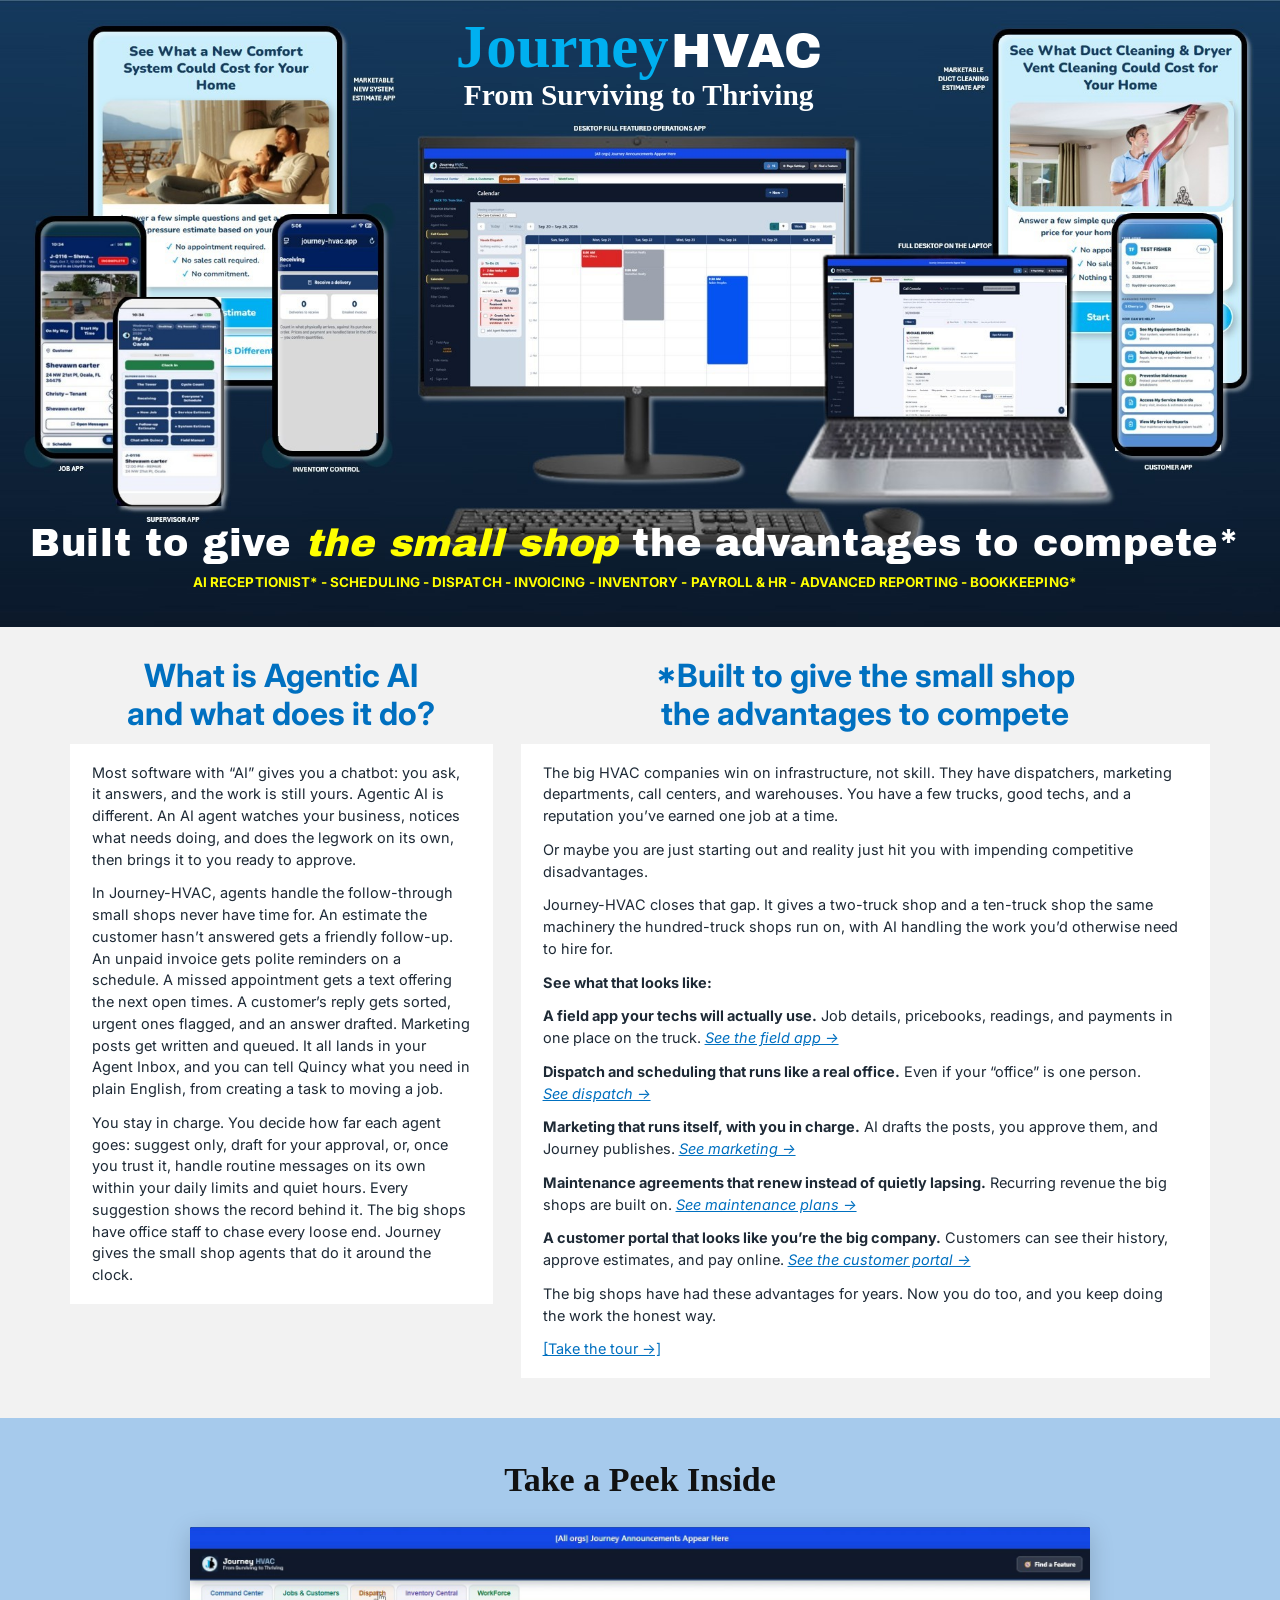
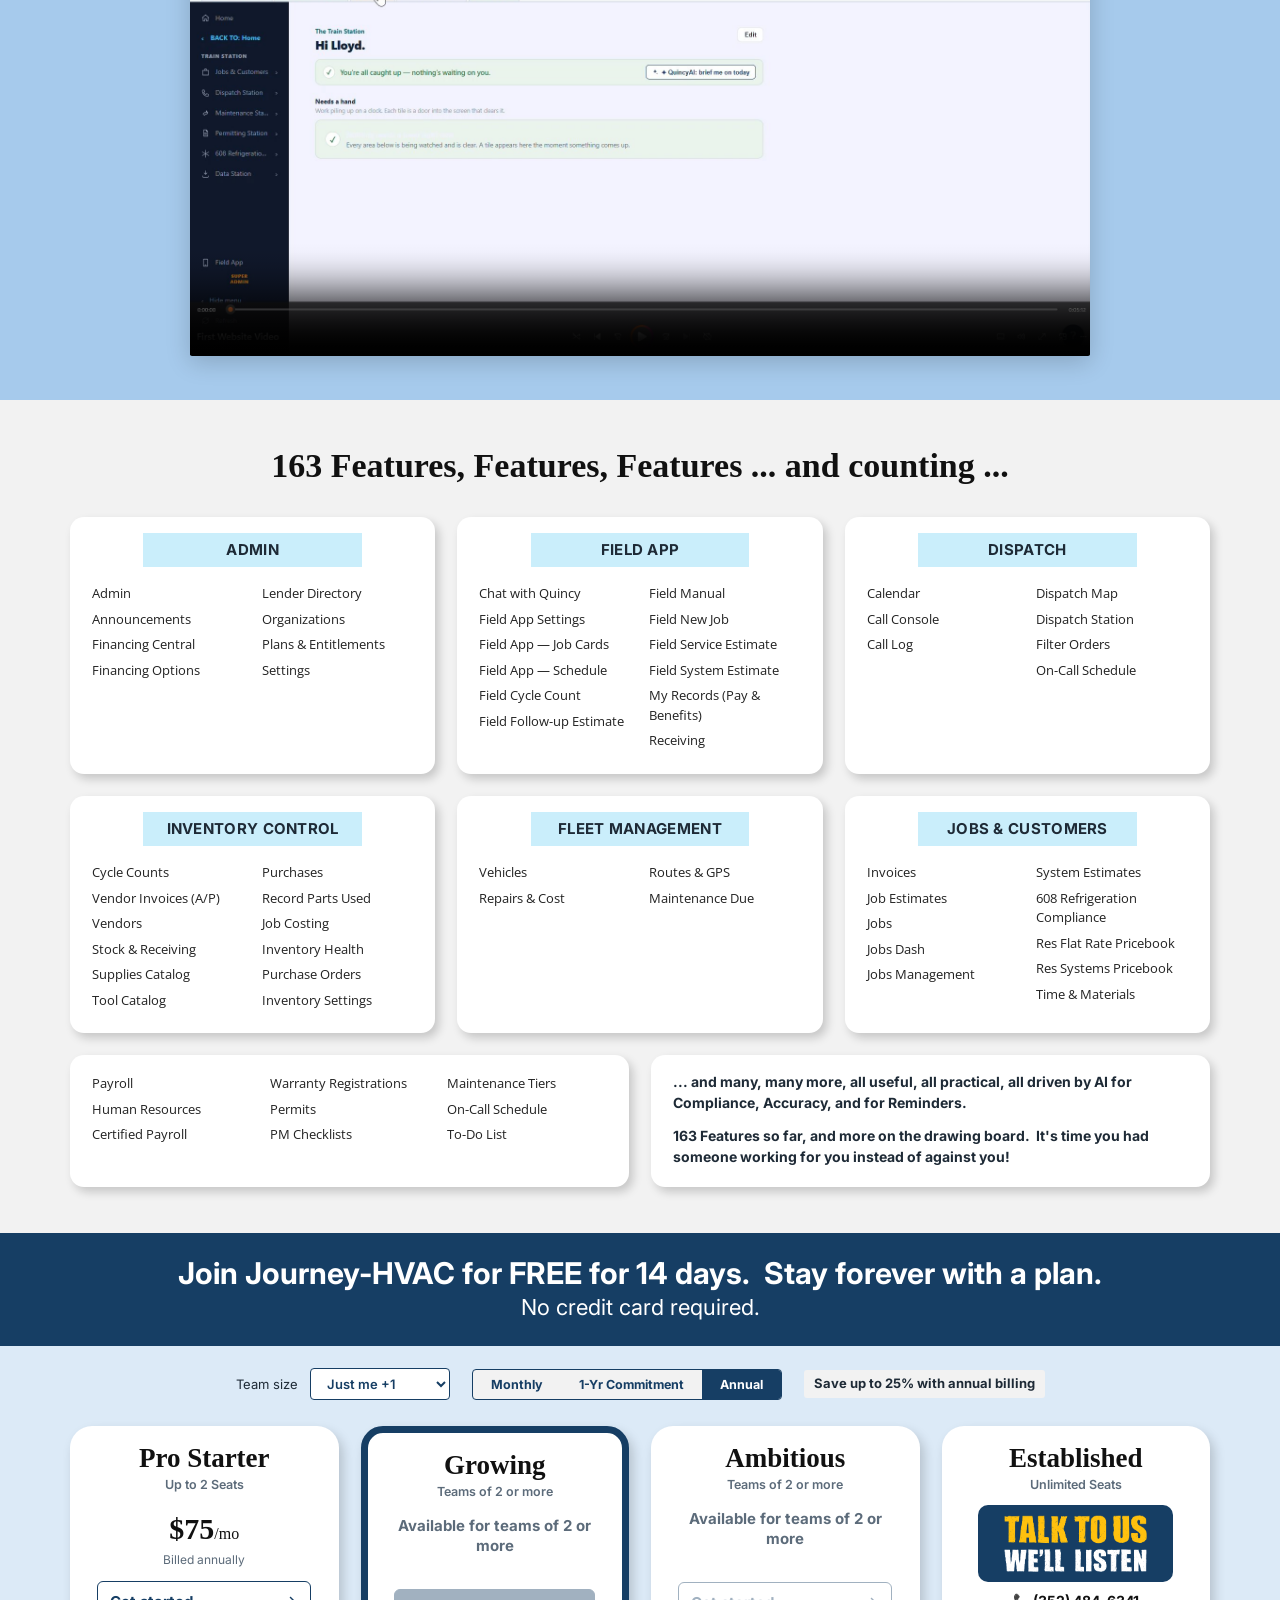
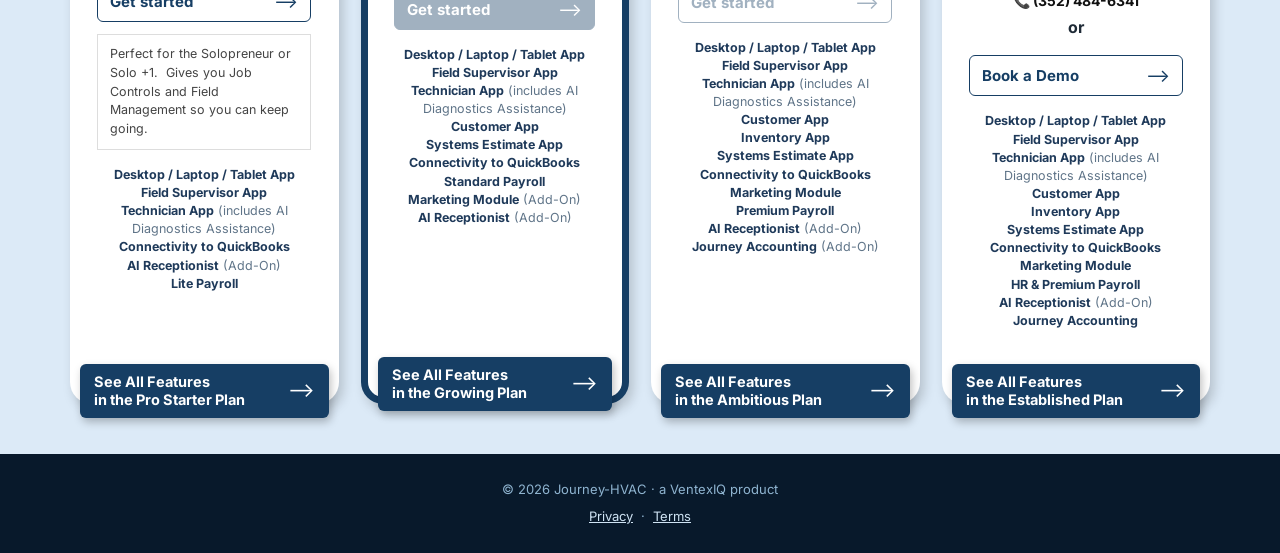
==== index.html @ ca9ded28 "edits 1" ====
<!DOCTYPE html>
<html lang="en">
<head>
<meta charset="utf-8">
<meta name="viewport" content="width=device-width, initial-scale=1">
<title>Journey-HVAC — From Surviving to Thriving</title>
<meta name="description" content="Journey-HVAC is field service software with agentic AI, built to give the small HVAC shop the advantages to compete — scheduling, dispatch, invoicing, inventory, payroll & HR, reporting, and more.">
<link rel="icon" href="data:image/svg+xml,<svg xmlns='http://www.w3.org/2000/svg' viewBox='0 0 100 100'><rect x='4' y='4' width='92' height='92' rx='24' fill='%230C2A47'/><text x='50' y='74' font-size='66' font-weight='800' fill='%2300B0F0' text-anchor='middle' font-family='serif'>J</text></svg>">
<link rel="preconnect" href="https://fonts.googleapis.com">
<link rel="preconnect" href="https://fonts.gstatic.com" crossorigin>
<link href="https://fonts.googleapis.com/css2?family=Inter:ital,wght@0,400;0,600;0,700;0,800;1,700;1,800&family=Archivo+Black&family=Open+Sans:wght@400;600&display=swap" rel="stylesheet">
<style>
  :root{
    --navy:#163E64; --navy-d:#0C2A47; --cyan:#00B0F0; --blue:#0070C0; --banner:#053CEB;
    --gray:#F2F2F2; --peek:#A6CAEC; --price:#DCEAF7; --label:#CAEEFB; --ink:#1E2A36; --mute:#5C6B7A;
    --serif:'Times New Roman',Times,Georgia,serif; --sans:'Inter',system-ui,-apple-system,'Segoe UI',Arial,sans-serif;
  }
  *{box-sizing:border-box;margin:0;padding:0}
  html{scroll-behavior:smooth}
  body{font-family:var(--sans);color:var(--ink);background:var(--gray);-webkit-font-smoothing:antialiased;line-height:1.5}
  a{color:inherit}
  .wrap{max-width:1180px;margin:0 auto;padding:0 20px}

  /* Announcement banner (managed in Journey → Admin → Website Announcement) */
  #announce{display:none;background:var(--banner);color:#fff;text-align:center;font-weight:700;font-size:16px;padding:10px 16px}
  #announce a{color:#fff;margin-left:8px;text-decoration:underline}

  /* Hero */
  .hero{position:relative;background:linear-gradient(#163E64,#0a1626)}
  .hero-stage{position:relative;width:min(100%,calc(90vh * 2.0417));margin:0 auto;aspect-ratio:1862/912;background:url(hero.jpg) center/100% 100% no-repeat;container-type:inline-size}
  .hero-stage .tag{position:absolute;left:38%;top:12.4%;color:#fff;font-weight:700;font-size:.85cqw;letter-spacing:.01em}
  .hero-title{position:absolute;left:49.9%;top:2.2%;transform:translateX(-50%);text-align:center;white-space:nowrap;line-height:1}
  .wordmark{display:block;font-size:4.75cqw;line-height:1.05}
  .wordmark .j{font-family:var(--serif);font-weight:700;color:var(--cyan)}
  .wordmark .h{font-family:'Archivo Black','Arial Black',Arial,sans-serif;font-size:.8em;color:#fff;margin-left:.04em}
  .tagline{display:block;font-family:var(--serif);font-weight:700;font-size:2.3cqw;color:#fff;margin-top:.2cqw}
  .hero-head{position:absolute;left:49.6%;top:83.4%;transform:translateX(-50%);white-space:nowrap;text-align:center}
  .hero-head h2{font-family:'Archivo Black','Arial Black',Arial,sans-serif;font-weight:400;font-size:2.98cqw;letter-spacing:.02em;color:#fff;line-height:1.1}
  .hero-head h2 em{color:#FFFF00;font-style:italic}
  .hero-head .strip{font-weight:700;font-size:1.05cqw;color:#FFFF00;margin-top:.55cqw;letter-spacing:.005em}
  .hero-mobile{display:none}

  /* Agentic AI / Advantages */
  .why{padding:30px 0 40px;background:var(--gray)}
  .why .cols{display:grid;grid-template-columns:38fr 62fr;gap:28px;align-items:start}
  .why h2{color:var(--blue);font-weight:700;font-size:32px;line-height:1.2;text-align:center;margin-bottom:10px}
  .panel{background:#fff;padding:18px 22px;font-size:14.5px;min-height:100%}
  .panel p{margin-bottom:12px}
  .panel p:last-child{margin-bottom:0}
  .soon{color:var(--blue);font-style:italic;text-decoration:underline;cursor:default;white-space:nowrap}

  /* Peek */
  .peek{background:var(--peek);padding:36px 0 44px;text-align:center}
  .peek h2{font-family:var(--serif);font-weight:700;font-size:34px;color:#111;margin-bottom:22px}
  .peek video{width:100%;max-width:900px;display:block;margin:0 auto;background:#000;border-radius:2px;box-shadow:0 6px 24px rgba(0,0,0,.18)}

  /* Features */
  .features{background:var(--gray);padding:40px 0 46px}
  .features h2{font-family:var(--serif);font-weight:700;font-size:34px;text-align:center;color:#111;margin-bottom:26px}
  .fgrid{display:grid;grid-template-columns:repeat(3,1fr);gap:22px}
  .fcard{background:#fff;border-radius:14px;box-shadow:4px 5px 10px rgba(0,0,0,.18);padding:16px 22px 20px}
  .fcard .lbl{background:var(--label);font-weight:700;text-align:center;font-size:15px;padding:6px 10px;width:68%;margin:0 auto 14px;letter-spacing:.02em}
  .fcard ul{list-style:none;columns:2;column-gap:18px;font-family:'Open Sans',var(--sans);font-size:13px;color:#222}
  .fcard li{padding:3px 0;break-inside:avoid}
  .frow2{display:grid;grid-template-columns:1fr 1fr;gap:22px;margin-top:22px}
  .fcard.more ul{columns:3}
  .fcard.note{font-weight:700;font-size:14px;display:flex;flex-direction:column;justify-content:center;gap:12px}

  /* Join banner */
  .join{background:var(--navy);color:#fff;text-align:center;padding:22px 16px}
  .join h2{font-weight:700;font-size:30px;line-height:1.2}
  .join p{font-size:22px}

  /* Pricing */
  .pricing{background:var(--price);padding:22px 0 50px}
  .controls{display:flex;justify-content:center;align-items:center;gap:22px;flex-wrap:wrap;margin-bottom:26px}
  .controls label{font-size:13px;margin-right:8px}
  .controls select{font:600 13px var(--sans);color:var(--navy);padding:6px 12px;border:1px solid var(--navy);border-radius:4px;background:#fff;min-width:140px}
  .toggle{display:inline-flex;border:1px solid var(--navy);border-radius:4px;overflow:hidden;background:#F2F2F2}
  .toggle button{font:700 12.5px var(--sans);color:var(--navy);background:transparent;border:0;padding:7px 18px;cursor:pointer}
  .toggle button.on{background:var(--navy);color:#fff}
  .save{font-size:13px;font-weight:700;background:#F2F2F2;padding:4px 10px;border-radius:3px}
  .plans{display:grid;grid-template-columns:repeat(4,1fr);gap:22px;align-items:stretch}
  .plan{position:relative;background:#fff;border-radius:22px;box-shadow:4px 6px 12px rgba(0,0,0,.18);padding:16px 18px 74px;text-align:center;display:flex;flex-direction:column}
  .plan.feat{border:7px solid var(--navy)}
  .plan h3{font-family:var(--serif);font-weight:700;font-size:27px;color:#111;line-height:1.2}
  .seats{font-size:12.5px;color:var(--mute);font-weight:600;min-height:18px;margin-top:2px}
  .price{font-family:var(--serif);font-weight:700;font-size:30px;color:#111;margin:14px 0 2px;min-height:40px;line-height:1.3}
  .price small{font-size:16px;font-weight:400}
  .price.na{font-family:var(--sans);font-size:15px;font-weight:700;color:var(--mute);line-height:1.35;display:flex;align-items:center;justify-content:center}
  .billing{font-size:12px;color:var(--mute);min-height:18px}
  .go{display:flex;justify-content:space-between;align-items:center;margin:12px auto 0;width:92%;font:700 15px var(--sans);color:var(--navy);background:#fff;border:1.5px solid var(--navy);border-radius:6px;padding:9px 12px;cursor:pointer;text-align:left}
  .go::after{content:'⟶';font-size:18px;font-weight:400}
  .go.solid{background:var(--navy);color:#fff}
  .go[disabled]{opacity:.4;cursor:not-allowed}
  .desc{border:1px solid #ddd;font-size:12.5px;color:#444;text-align:left;padding:10px 12px;margin:12px auto 0;width:92%}
  .incl{list-style:none;margin-top:16px;font-size:12.5px;line-height:1.45;color:#1F3A5A}
  .incl b{font-weight:700}
  .incl span{color:#5f7488}
  .talk img{width:84%;max-width:240px;margin:10px auto 8px;display:block;background:#163E64;border-radius:10px;padding:6px 8px}
  .phone{font-weight:700;font-size:14px;color:#111;text-decoration:none;display:inline-block}
  .or{font-weight:700;margin:4px 0}
  .see{position:absolute;left:10px;right:10px;bottom:-14px;background:var(--navy);color:#fff;border:0;border-radius:6px;padding:9px 14px;text-align:left;font:700 14.5px/1.25 var(--sans);cursor:pointer;display:flex;justify-content:space-between;align-items:center;gap:8px;box-shadow:2px 4px 8px rgba(0,0,0,.25)}
  .see::after{content:'⟶';font-size:20px;font-weight:400}

  footer{background:#08192B;color:#8FB4D0;text-align:center;padding:26px 16px;font-size:13px}
  footer a{color:#cfe3f3;margin:0 8px}

  /* Sign-up / demo form */
  dialog{border:0;border-radius:16px;padding:0;max-width:540px;width:calc(100% - 32px);box-shadow:0 20px 60px rgba(0,0,0,.35)}
  dialog::backdrop{background:rgba(8,25,43,.6)}
  .fm{padding:26px 26px 22px}
  .fm h3{font-size:22px;font-weight:800;color:var(--navy);margin-bottom:4px}
  .fm .ctx{font-size:13.5px;color:var(--mute);margin-bottom:16px}
  .fm .r2{display:grid;grid-template-columns:1fr 1fr;gap:12px}
  .fm label{display:block;font-size:12.5px;font-weight:600;color:var(--navy);margin:8px 0 4px}
  .fm input,.fm textarea{width:100%;padding:10px 12px;border:1px solid #cdd9e6;border-radius:8px;font:15px var(--sans)}
  .fm .acts{display:flex;justify-content:flex-end;gap:10px;margin-top:16px}
  .fm .acts button{font:700 15px var(--sans);border-radius:8px;padding:10px 18px;cursor:pointer;border:1.5px solid var(--navy)}
  .fm .send{background:var(--navy);color:#fff}
  .fm .cancel{background:#fff;color:var(--navy)}
  #fmMsg{font-size:14px;font-weight:600;margin-top:10px;display:none}

  @media (max-width:1020px){
    .plans{grid-template-columns:repeat(2,1fr);row-gap:40px}
    .fgrid{grid-template-columns:repeat(2,1fr)}
  }
  @media (max-width:760px){
    .hero-stage .tag,.hero-title,.hero-head{display:none}
    .hero-stage{background-image:url(hero-sm.jpg)}
    .hero-mobile{display:block;background:#163E64;color:#fff;text-align:center;padding:22px 16px 18px}
    .hero-mobile .tag{font-size:11px;font-weight:700;opacity:.9}
    .hero-mobile .wordmark{font-size:44px}
    .hero-mobile .tagline{font-size:24px;margin-top:4px}
    .hero-mobile h2{font-weight:800;font-size:22px;line-height:1.2;margin-top:14px}
    .hero-mobile h2 em{color:#FFFF00;font-style:italic}
    .hero-mobile .strip{color:#FFFF00;font-weight:700;font-size:12px;margin-top:8px}
    .why .cols,.frow2{grid-template-columns:1fr}
    .fgrid{grid-template-columns:1fr}
    .plans{grid-template-columns:1fr}
    .fcard.more ul{columns:2}
    .join h2{font-size:23px}.join p{font-size:17px}
    .why h2,.peek h2,.features h2{font-size:26px}
    .fm .r2{grid-template-columns:1fr}
  }
</style>
</head>
<body>

<div id="announce" role="status"></div>

<!-- HERO -->
<section class="hero" id="top">
  <div class="hero-mobile">
    <h1 class="wordmark"><span class="j">Journey</span><span class="h">HVAC</span></h1>
    <span class="tagline">From Surviving to Thriving</span>
    <h2>Built to give <em>the small shop</em> the advantages to compete*</h2>
    <div class="strip">AI RECEPTIONIST* - SCHEDULING - DISPATCH - INVOICING - INVENTORY - PAYROLL &amp; HR - ADVANCED REPORTING - BOOKKEEPING*</div>
  </div>
  <div class="hero-stage" role="img" aria-label="Journey-HVAC on every device: Technician, Supervisor, Inventory, Customer, Desktop, Laptop and Systems Estimate apps">
    <div class="hero-title" aria-hidden="true">
      <span class="wordmark"><span class="j">Journey</span><span class="h">HVAC</span></span>
      <span class="tagline">From Surviving to Thriving</span>
    </div>
    <div class="hero-head" aria-hidden="true">
      <h2>Built to give <em>the small shop</em> the advantages to compete*</h2>
      <div class="strip">AI RECEPTIONIST* - SCHEDULING - DISPATCH - INVOICING - INVENTORY - PAYROLL &amp; HR - ADVANCED REPORTING - BOOKKEEPING*</div>
    </div>
  </div>
</section>

<!-- AGENTIC AI + ADVANTAGES -->
<section class="why">
  <div class="wrap cols">
    <div>
      <h2>What is Agentic AI<br>and what does it do?</h2>
      <div class="panel">
        <p>Most software with &ldquo;AI&rdquo; gives you a chatbot: you ask, it answers, and the work is still yours. Agentic AI is different. An AI agent watches your business, notices what needs doing, and does the legwork on its own, then brings it to you ready to approve.</p>
        <p>In Journey-HVAC, agents handle the follow-through small shops never have time for. An estimate the customer hasn&rsquo;t answered gets a friendly follow-up. An unpaid invoice gets polite reminders on a schedule. A missed appointment gets a text offering the next open times. A customer&rsquo;s reply gets sorted, urgent ones flagged, and an answer drafted. Marketing posts get written and queued. It all lands in your Agent Inbox, and you can tell Quincy what you need in plain English, from creating a task to moving a job.</p>
        <p>You stay in charge. You decide how far each agent goes: suggest only, draft for your approval, or, once you trust it, handle routine messages on its own within your daily limits and quiet hours. Every suggestion shows the record behind it. The big shops have office staff to chase every loose end. Journey gives the small shop agents that do it around the clock.</p>
      </div>
    </div>
    <div>
      <h2>*Built to give the small shop<br>the advantages to compete</h2>
      <div class="panel">
        <p>The big HVAC companies win on infrastructure, not skill. They have dispatchers, marketing departments, call centers, and warehouses. You have a few trucks, good techs, and a reputation you’ve earned one job at a time.</p>
        <p>Or maybe you are just starting out and reality just hit you with impending competitive disadvantages.</p>
        <p>Journey-HVAC closes that gap. It gives a two-truck shop and a ten-truck shop the same machinery the hundred-truck shops run on, with AI handling the work you’d otherwise need to hire for.</p>
        <p><b>See what that looks like:</b></p>
        <p><b>A field app your techs will actually use.</b> Job details, pricebooks, readings, and payments in one place on the truck. <span class="soon">See the field app →</span></p>
        <p><b>Dispatch and scheduling that runs like a real office.</b> Even if your “office” is one person. <span class="soon">See dispatch →</span></p>
        <p><b>Marketing that runs itself, with you in charge.</b> AI drafts the posts, you approve them, and Journey publishes. <span class="soon">See marketing →</span></p>
        <p><b>Maintenance agreements that renew instead of quietly lapsing.</b> Recurring revenue the big shops are built on. <span class="soon">See maintenance plans →</span></p>
        <p><b>A customer portal that looks like you’re the big company.</b> Customers can see their history, approve estimates, and pay online. <span class="soon">See the customer portal →</span></p>
        <p>The big shops have had these advantages for years. Now you do too, and you keep doing the work the honest way.</p>
        <p><a href="#peek" style="color:var(--blue)">[Take the tour →]</a></p>
      </div>
    </div>
  </div>
</section>

<!-- PEEK -->
<section class="peek" id="peek">
  <div class="wrap">
    <h2>Take a Peek Inside</h2>
    <video controls preload="metadata" playsinline poster="peek-poster.jpg">
      <source src="journey-tour.mp4" type="video/mp4">
    </video>
  </div>
</section>

<!-- FEATURES (moved above Pricing) -->
<section class="features" id="features">
  <div class="wrap">
    <h2>163 Features, Features, Features ... and counting ...</h2>
    <div class="fgrid">
      <div class="fcard"><div class="lbl">ADMIN</div><ul>
        <li>Admin</li><li>Announcements</li><li>Financing Central</li><li>Financing Options</li>
        <li>Lender Directory</li><li>Organizations</li><li>Plans &amp; Entitlements</li><li>Settings</li></ul></div>
      <div class="fcard"><div class="lbl">FIELD APP</div><ul>
        <li>Chat with Quincy</li><li>Field App Settings</li><li>Field App — Job Cards</li><li>Field App — Schedule</li><li>Field Cycle Count</li><li>Field Follow-up Estimate</li>
        <li>Field Manual</li><li>Field New Job</li><li>Field Service Estimate</li><li>Field System Estimate</li><li>My Records (Pay &amp; Benefits)</li><li>Receiving</li></ul></div>
      <div class="fcard"><div class="lbl">DISPATCH</div><ul>
        <li>Calendar</li><li>Call Console</li><li>Call Log</li><li>&nbsp;</li>
        <li>Dispatch Map</li><li>Dispatch Station</li><li>Filter Orders</li><li>On-Call Schedule</li></ul></div>
      <div class="fcard"><div class="lbl">INVENTORY CONTROL</div><ul>
        <li>Cycle Counts</li><li>Vendor Invoices (A/P)</li><li>Vendors</li><li>Stock &amp; Receiving</li><li>Supplies Catalog</li><li>Tool Catalog</li>
        <li>Purchases</li><li>Record Parts Used</li><li>Job Costing</li><li>Inventory Health</li><li>Purchase Orders</li><li>Inventory Settings</li></ul></div>
      <div class="fcard"><div class="lbl">FLEET MANAGEMENT</div><ul>
        <li>Vehicles</li><li>Repairs &amp; Cost</li><li>Routes &amp; GPS</li><li>Maintenance Due</li></ul></div>
      <div class="fcard"><div class="lbl">JOBS &amp; CUSTOMERS</div><ul>
        <li>Invoices</li><li>Job Estimates</li><li>Jobs</li><li>Jobs Dash</li><li>Jobs Management</li>
        <li>System Estimates</li><li>608 Refrigeration Compliance</li><li>Res Flat Rate Pricebook</li><li>Res Systems Pricebook</li><li>Time &amp; Materials</li></ul></div>
    </div>
    <div class="frow2">
      <div class="fcard more"><ul>
        <li>Payroll</li><li>Human Resources</li><li>Certified Payroll</li>
        <li>Warranty Registrations</li><li>Permits</li><li>PM Checklists</li>
        <li>Maintenance Tiers</li><li>On-Call Schedule</li><li>To-Do List</li></ul></div>
      <div class="fcard note">
        <div>... and many, many more, all useful, all practical, all driven by AI for Compliance, Accuracy, and for Reminders.</div>
        <div>163 Features so far, and more on the drawing board.&nbsp; It's time you had someone working for you instead of against you!</div>
      </div>
    </div>
  </div>
</section>

<!-- JOIN -->
<section class="join">
  <h2>Join Journey-HVAC for FREE for 14 days.&nbsp; Stay forever with a plan.</h2>
  <p>No credit card required.</p>
</section>

<!-- PRICING -->
<section class="pricing" id="pricing">
  <div class="wrap">
    <div class="controls">
      <div><label for="team">Team size</label>
        <select id="team">
          <option value="solo">Just me +1</option>
          <option value="t1">2-5 people</option>
          <option value="t2">6-10 people</option>
          <option value="t3">11-15 people</option>
          <option value="big">16 or more</option>
        </select></div>
      <div class="toggle" role="group" aria-label="Billing">
        <button data-bill="monthly">Monthly</button>
        <button data-bill="commit">1-Yr Commitment</button>
        <button data-bill="annual" class="on">Annual</button>
      </div>
      <span class="save">Save up to 25% with annual billing</span>
    </div>

    <div class="plans">
      <div class="plan" data-plan="starter">
        <h3>Pro Starter</h3>
        <div class="seats"></div>
        <div class="price"></div><div class="billing"></div>
        <button class="go" data-go="Pro Starter">Get started</button>
        <div class="desc">Perfect for the Solopreneur or Solo +1.&nbsp; Gives you Job Controls and Field Management so you can keep going.</div>
        <ul class="incl">
          <li><b>Desktop / Laptop / Tablet App</b></li>
          <li><b>Field Supervisor App</b></li>
          <li><b>Technician App</b> <span>(includes AI Diagnostics Assistance)</span></li>
          <li><b>Connectivity to QuickBooks</b></li>
          <li><b>AI Receptionist</b> <span>(Add-On)</span></li>
          <li><b>Lite Payroll</b></li>
        </ul>
        <button class="see" data-see>See All Features<br>in the Pro Starter Plan</button>
      </div>

      <div class="plan feat" data-plan="growing">
        <h3>Growing</h3>
        <div class="seats"></div>
        <div class="price"></div><div class="billing"></div>
        <button class="go solid" data-go="Growing">Get started</button>
        <ul class="incl">
          <li><b>Desktop / Laptop / Tablet App</b></li>
          <li><b>Field Supervisor App</b></li>
          <li><b>Technician App</b> <span>(includes AI Diagnostics Assistance)</span></li>
          <li><b>Customer App</b></li>
          <li><b>Systems Estimate App</b></li>
          <li><b>Connectivity to QuickBooks</b></li>
          <li><b>Standard Payroll</b></li>
          <li><b>Marketing Module</b> <span>(Add-On)</span></li>
          <li><b>AI Receptionist</b> <span>(Add-On)</span></li>
        </ul>
        <button class="see" data-see>See All Features<br>in the Growing Plan</button>
      </div>

      <div class="plan" data-plan="ambitious">
        <h3>Ambitious</h3>
        <div class="seats"></div>
        <div class="price"></div><div class="billing"></div>
        <button class="go" data-go="Ambitious">Get started</button>
        <ul class="incl">
          <li><b>Desktop / Laptop / Tablet App</b></li>
          <li><b>Field Supervisor App</b></li>
          <li><b>Technician App</b> <span>(includes AI Diagnostics Assistance)</span></li>
          <li><b>Customer App</b></li>
          <li><b>Inventory App</b></li>
          <li><b>Systems Estimate App</b></li>
          <li><b>Connectivity to QuickBooks</b></li>
          <li><b>Marketing Module</b></li>
          <li><b>Premium Payroll</b></li>
          <li><b>AI Receptionist</b> <span>(Add-On)</span></li>
          <li><b>Journey Accounting</b> <span>(Add-On)</span></li>
        </ul>
        <button class="see" data-see>See All Features<br>in the Ambitious Plan</button>
      </div>

      <div class="plan talk" data-plan="established">
        <h3>Established</h3>
        <div class="seats">Unlimited Seats</div>
        <img src="talk-to-us.png" alt="Talk to us — we'll listen">
        <a class="phone" href="tel:+13524846341">📞 (352) 484-6341</a>
        <div class="or">or</div>
        <button class="go" data-demo>Book a Demo</button>
        <ul class="incl">
          <li><b>Desktop / Laptop / Tablet App</b></li>
          <li><b>Field Supervisor App</b></li>
          <li><b>Technician App</b> <span>(includes AI Diagnostics Assistance)</span></li>
          <li><b>Customer App</b></li>
          <li><b>Inventory App</b></li>
          <li><b>Systems Estimate App</b></li>
          <li><b>Connectivity to QuickBooks</b></li>
          <li><b>Marketing Module</b></li>
          <li><b>HR &amp; Premium Payroll</b></li>
          <li><b>AI Receptionist</b> <span>(Add-On)</span></li>
          <li><b>Journey Accounting</b></li>
        </ul>
        <button class="see" data-see>See All Features<br>in the Established Plan</button>
      </div>
    </div>
  </div>
</section>

<footer>
  <div>© 2026 Journey-HVAC · a VentexIQ product</div>
  <div style="margin-top:8px"><a href="privacy.html">Privacy</a>·<a href="terms.html">Terms</a></div>
</footer>

<!-- Sign-up / demo form -->
<dialog id="dlg">
  <form class="fm" method="dialog" onsubmit="return false">
    <h3 id="fmTitle">Start your free 14-day trial</h3>
    <div class="ctx" id="fmCtx"></div>
    <div id="fmBody">
      <div class="r2">
        <div><label for="f_name">Name</label><input id="f_name" autocomplete="name"></div>
        <div><label for="f_company">Company</label><input id="f_company" autocomplete="organization"></div>
      </div>
      <div class="r2">
        <div><label for="f_email">Email *</label><input id="f_email" type="email" autocomplete="email"></div>
        <div><label for="f_phone">Phone</label><input id="f_phone" type="tel" autocomplete="tel"></div>
      </div>
      <label for="f_message">Anything you'd like us to know?</label>
      <textarea id="f_message" rows="3" placeholder="Optional"></textarea>
      <div id="fmMsg"></div>
      <div class="acts"><button type="button" class="cancel" id="fmCancel">Cancel</button><button type="button" class="send" id="fmSend">Send</button></div>
    </div>
  </form>
</dialog>

<script>
  // ---- Pricing -------------------------------------------------------------
  // Monthly = set price; 1-yr commitment = 15% off; Annual = 25% off (shown per month,
  // billed annually). Discounted prices round to the nearest $5.
  var PRICES = { starter:{solo:99}, growing:{t1:199,t2:249,t3:349}, ambitious:{t1:299,t2:349,t3:499} };
  var SEATS = { solo:'Up to 2 Seats', t1:'Up to 5 Seats', t2:'Up to 10 Seats', t3:'Up to 15 Seats', big:'16+ Seats' };
  var TEAM_LABEL = { solo:'Just me +1', t1:'2-5 people', t2:'6-10 people', t3:'11-15 people', big:'16 or more' };
  var BILL_LABEL = { monthly:'Monthly, no commitment', commit:'Monthly, 1-year commitment', annual:'Annual' };
  var state = { team:'solo', bill:'annual' };
  var r5 = function(x){ return Math.round(x/5)*5; };
  function priceFor(base, bill){ return bill==='monthly' ? base : bill==='commit' ? r5(base*0.85) : r5(base*0.75); }
  function render(){
    ['starter','growing','ambitious'].forEach(function(key){
      var card=document.querySelector('[data-plan="'+key+'"]');
      var price=card.querySelector('.price'), bill=card.querySelector('.billing'), seats=card.querySelector('.seats'), go=card.querySelector('.go');
      var base=PRICES[key][state.team];
      price.classList.remove('na'); go.disabled=false; go.textContent='Get started';
      if (key==='starter') seats.textContent='Up to 2 Seats';
      else seats.textContent = state.team==='solo' ? 'Teams of 2 or more' : SEATS[state.team];
      if (base) {
        price.innerHTML='$'+priceFor(base,state.bill)+'<small>/mo</small>';
        bill.textContent = state.bill==='monthly' ? 'No commitment' : state.bill==='commit' ? 'With 1-year commitment' : 'Billed annually';
      } else if (state.team==='big' && key!=='starter') {
        price.classList.add('na'); price.textContent='Contact us for pricing'; bill.textContent=''; go.textContent='Contact us';
      } else {
        price.classList.add('na'); bill.textContent=''; go.disabled=true;
        price.textContent = key==='starter' ? 'Available for Solo or Solo +1' : 'Available for teams of 2 or more';
      }
    });
  }
  document.getElementById('team').addEventListener('change',function(e){ state.team=e.target.value; render(); });
  document.querySelectorAll('.toggle button').forEach(function(b){
    b.addEventListener('click',function(){ document.querySelectorAll('.toggle button').forEach(function(x){x.classList.remove('on')}); b.classList.add('on'); state.bill=b.dataset.bill; render(); });
  });
  document.querySelectorAll('[data-see]').forEach(function(b){ b.addEventListener('click',function(){ document.getElementById('features').scrollIntoView({behavior:'smooth'}); }); });
  render();

  // ---- Sign-up / demo form (saves to the same early-access list as before) --
  var FN='https://gatndtsmjrxdgxquvydw.supabase.co/functions/v1/early-access-signup';
  var REST='https://gatndtsmjrxdgxquvydw.supabase.co/rest/v1/website_announcements?select=message,link_url,link_label&is_active=eq.true&order=updated_at.desc&limit=1';
  var ANON='eyJhbGciOiJIUzI1NiIsInR5cCI6IkpXVCJ9.eyJpc3MiOiJzdXBhYmFzZSIsInJlZiI6ImdhdG5kdHNtanJ4ZGd4cXV2eWR3Iiwicm9sZSI6ImFub24iLCJpYXQiOjE3ODMzMDgzMjMsImV4cCI6MjA5ODg4NDMyM30._JpUIXueoySXdlk_6pNQ_hXzoDlsqsUriNShn5HGVmo';
  var dlg=document.getElementById('dlg'), msg=document.getElementById('fmMsg'), send=document.getElementById('fmSend'), ctxTag='';
  function openForm(kind, plan){
    var demo = kind==='demo';
    document.getElementById('fmTitle').textContent = demo ? 'Book a Demo' : (state.team==='big' ? 'Contact us for pricing' : 'Start your free 14-day trial');
    var ctx = demo ? 'Tell us how to reach you and we\'ll set up a time. Or call (352) 484-6341.'
      : (plan ? plan+' plan · '+TEAM_LABEL[state.team]+' · '+BILL_LABEL[state.bill]+'. ' : '')+'No credit card required.';
    document.getElementById('fmCtx').textContent = ctx;
    ctxTag = demo ? '[Demo request · '+TEAM_LABEL[state.team]+']' : '[Sign-up · '+(plan||'')+' · '+TEAM_LABEL[state.team]+' · '+BILL_LABEL[state.bill]+']';
    msg.style.display='none'; send.disabled=false; send.textContent= demo ? 'Request demo' : 'Start my trial';
    dlg.showModal();
  }
  document.querySelectorAll('[data-go]').forEach(function(b){ b.addEventListener('click',function(){ openForm('signup', b.dataset.go); }); });
  document.querySelectorAll('[data-demo]').forEach(function(b){ b.addEventListener('click',function(){ openForm('demo'); }); });
  document.getElementById('fmCancel').addEventListener('click',function(){ dlg.close(); });
  function show(t,ok){ msg.style.display='block'; msg.textContent=t; msg.style.color= ok ? '#1592c9' : '#c0392b'; }
  send.addEventListener('click', async function(){
    var email=document.getElementById('f_email').value.trim();
    if(!/^[^@\s]+@[^@\s]+\.[^@\s]+$/.test(email)){ show('Please enter a valid email.',false); return; }
    send.disabled=true; var old=send.textContent; send.textContent='Sending…';
    var payload={ name:document.getElementById('f_name').value, company:document.getElementById('f_company').value, email:email,
      phone:document.getElementById('f_phone').value, company_size:TEAM_LABEL[state.team],
      message:(ctxTag+' '+document.getElementById('f_message').value).trim(), source:'journey-hvac.com' };
    try{
      var r=await fetch(FN,{method:'POST',headers:{'Content-Type':'application/json','apikey':ANON,'Authorization':'Bearer '+ANON},body:JSON.stringify(payload)});
      var d=await r.json();
      if(!r.ok||d.error) throw new Error(d.error||'failed');
      document.getElementById('fmBody').innerHTML='<p style="font-size:17px;font-weight:700;color:#1592c9;margin:6px 0 8px">Thanks — you\'re in! 🎉</p><p style="color:#5C6B7A">We\'ll reach out shortly.</p><div class="acts"><button type="button" class="cancel" onclick="document.getElementById(\'dlg\').close()">Close</button></div>';
    }catch(e){ show('Something went wrong — please try again, or call (352) 484-6341.',false); send.disabled=false; send.textContent=old; }
  });

  // ---- Website announcement banner ------------------------------------------
  fetch(REST,{headers:{apikey:ANON,Authorization:'Bearer '+ANON}}).then(function(r){return r.ok?r.json():[]}).then(function(rows){
    var a=rows&&rows[0]; if(!a||!a.message) return;
    var el=document.getElementById('announce'); el.textContent=a.message;
    if(a.link_url && /^https?:\/\//.test(a.link_url)){ var l=document.createElement('a'); l.href=a.link_url; l.textContent=(a.link_label||'Learn more')+' →'; el.appendChild(l); }
    el.style.display='block';
  }).catch(function(){});
</script>
</body>
</html>
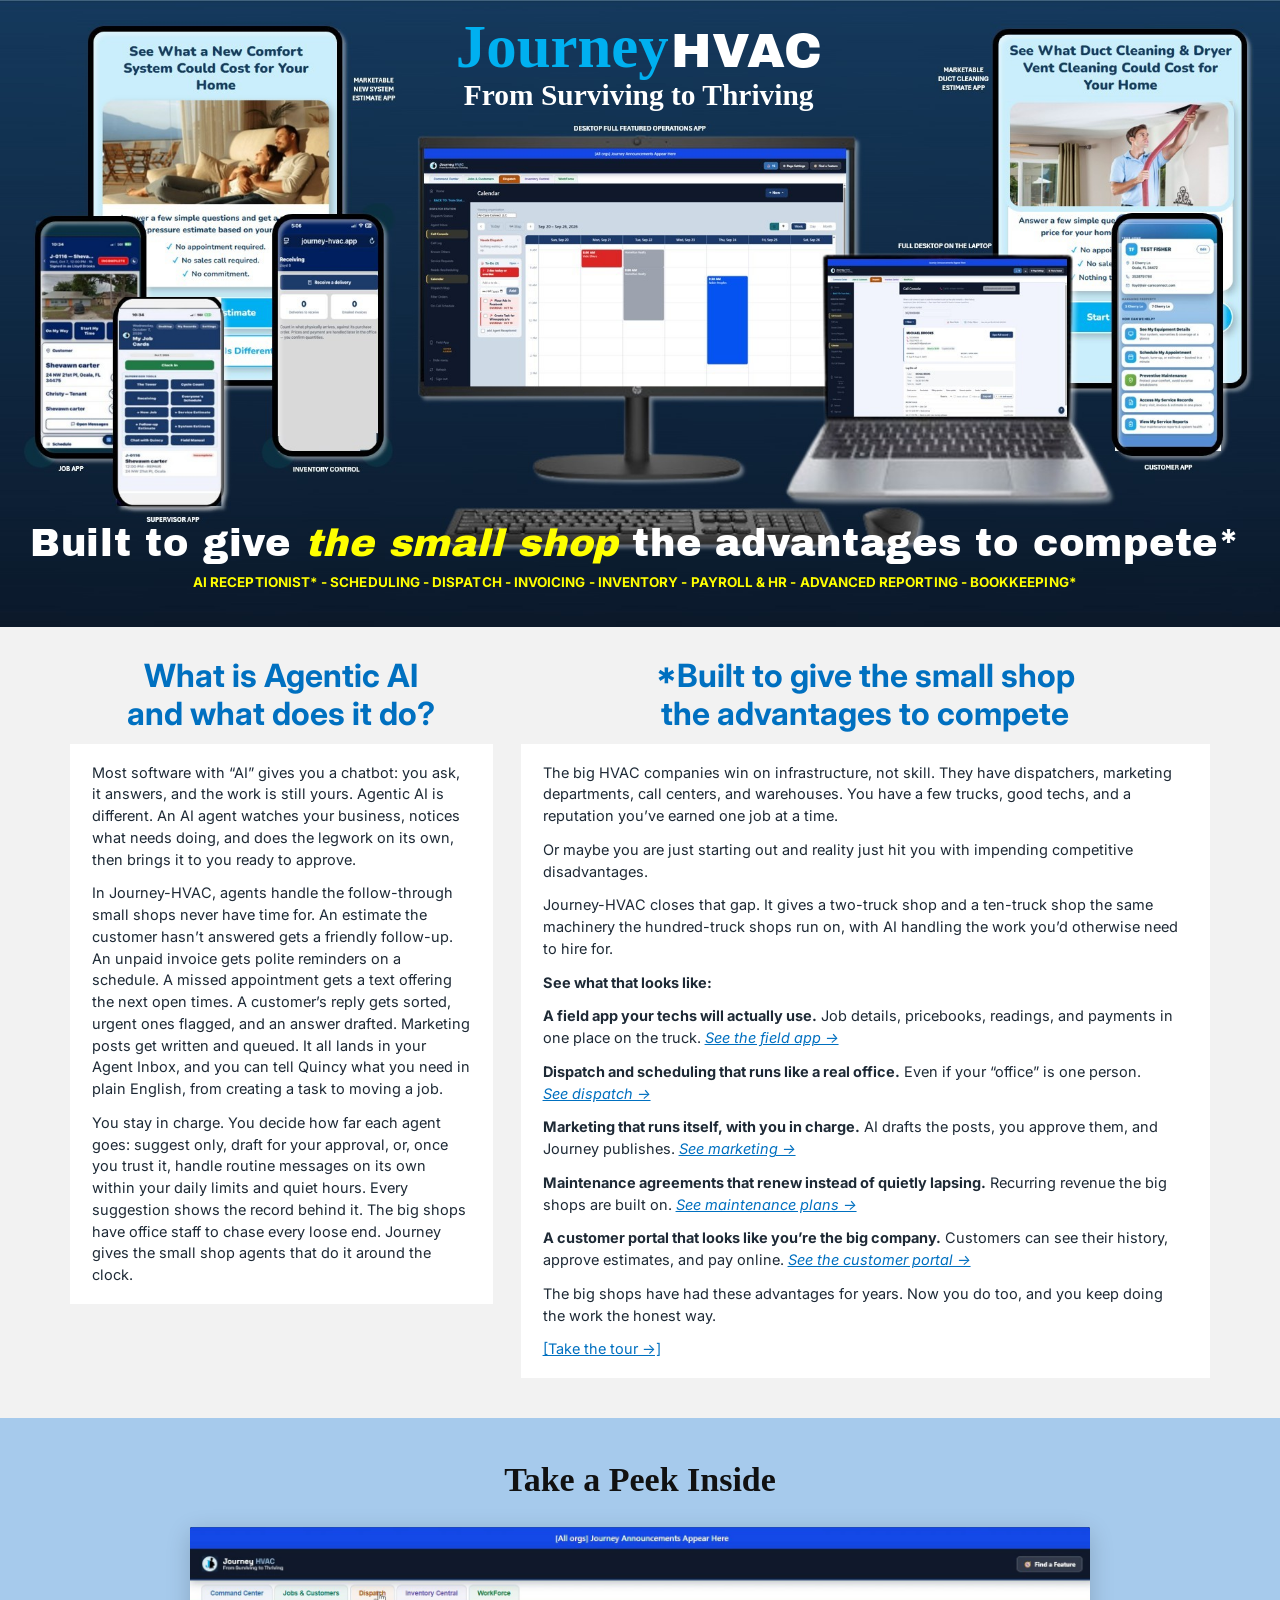
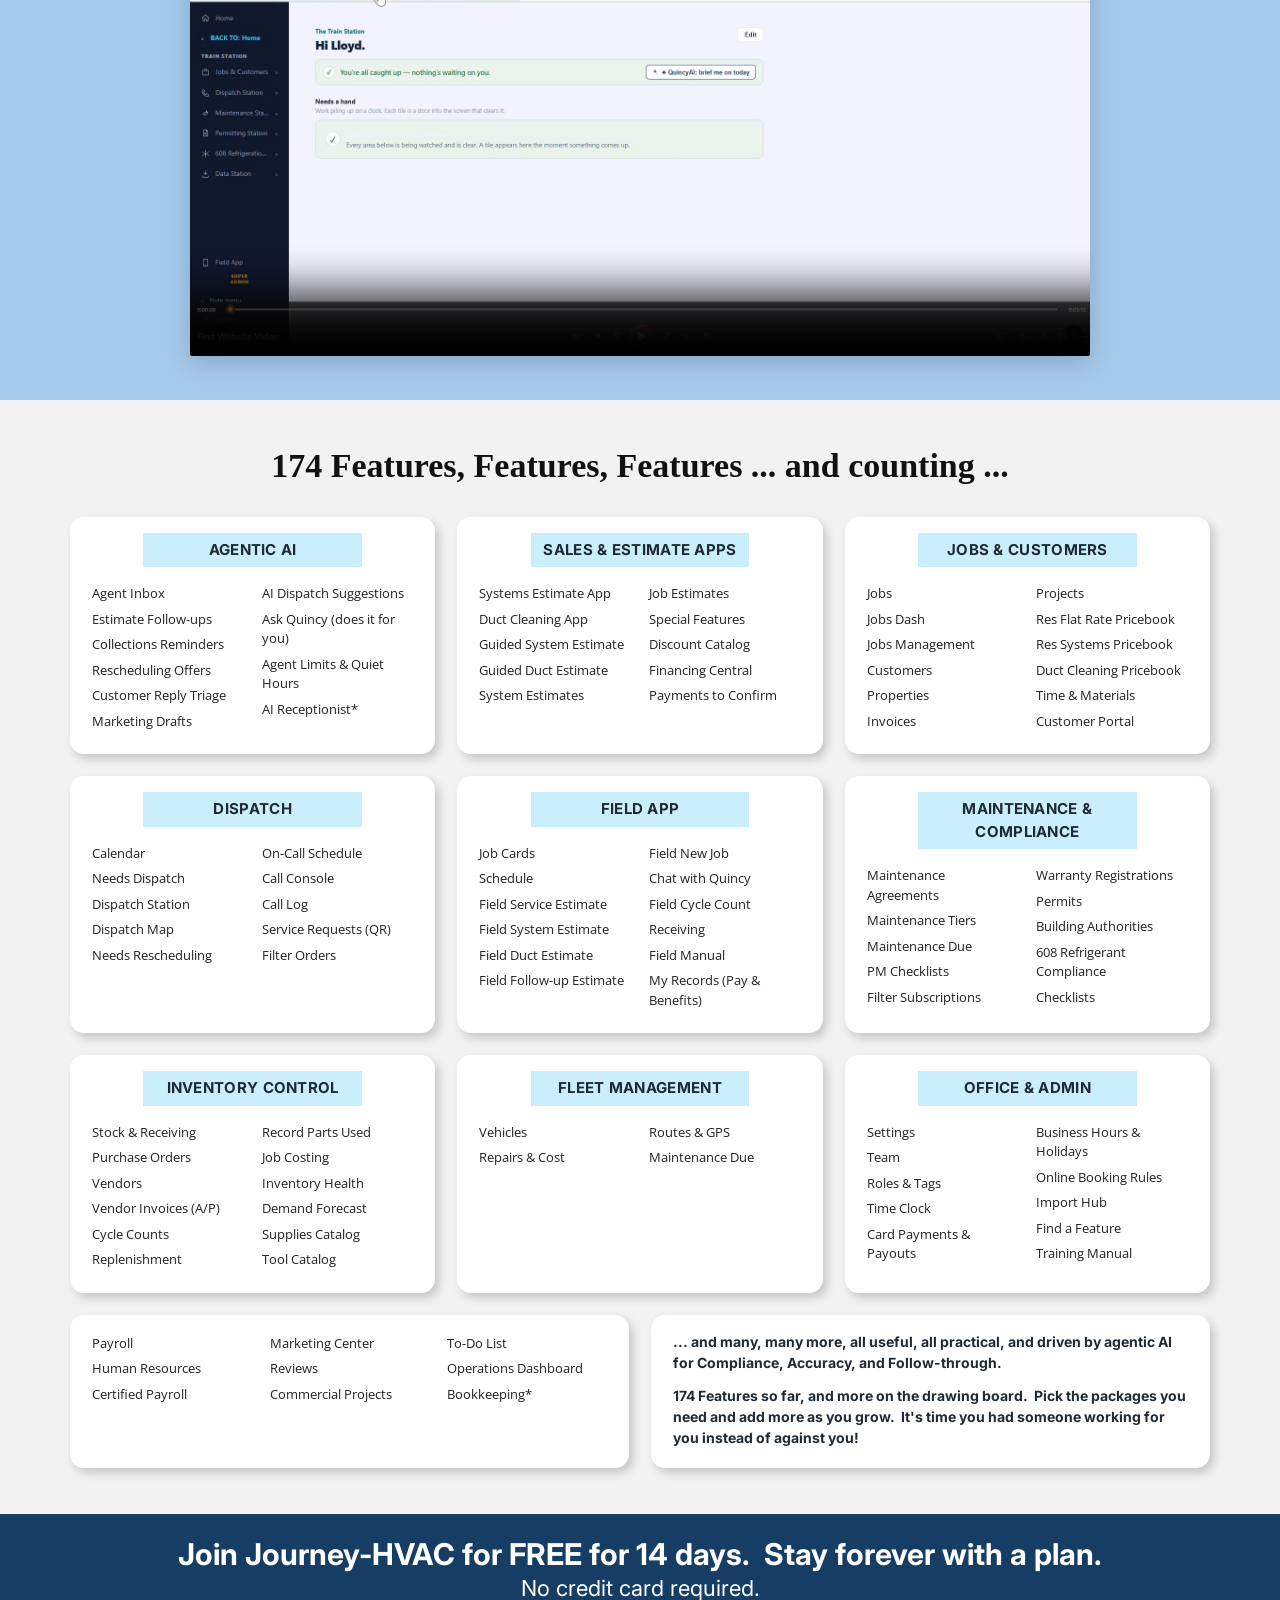
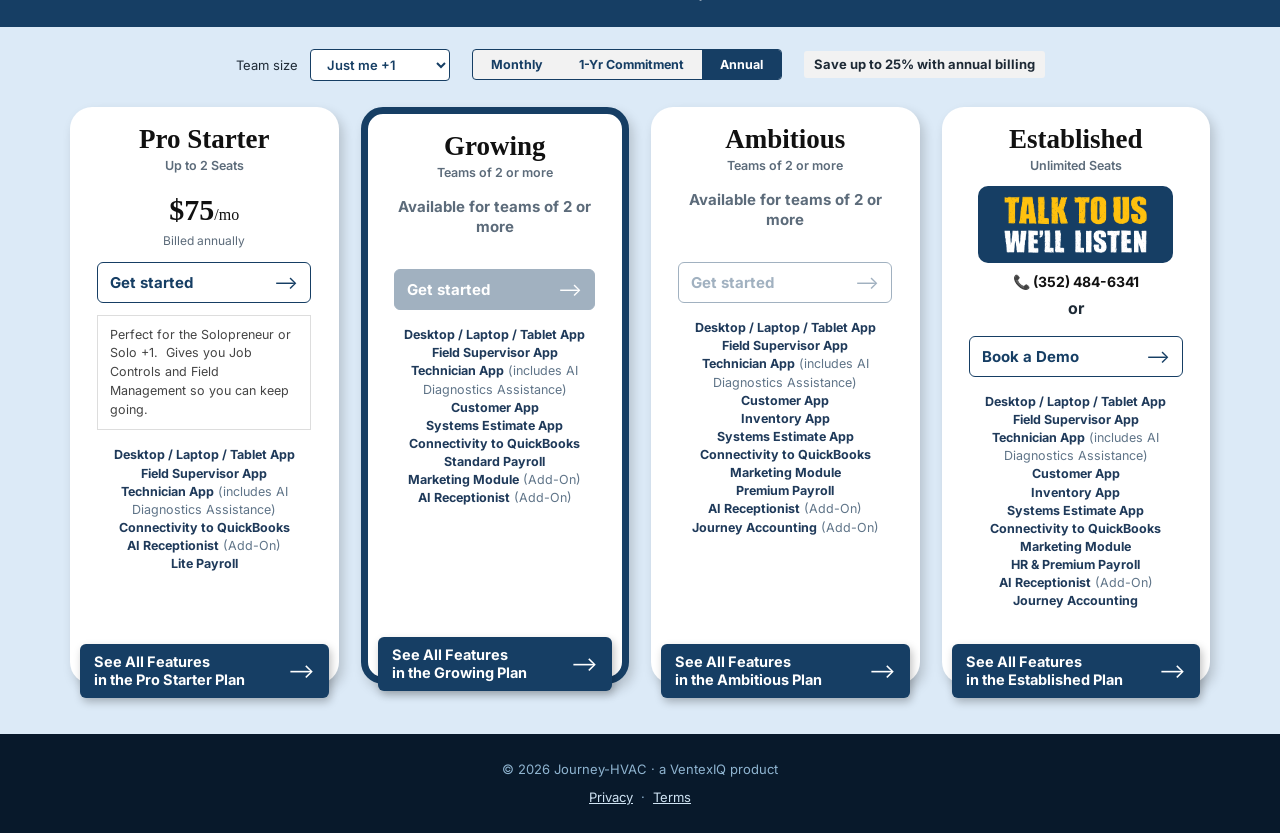
==== commit 1f46afc4: "edits 2" ====
--- a/index.html
+++ b/index.html
@@ -212,34 +212,43 @@
 <!-- FEATURES (moved above Pricing) -->
 <section class="features" id="features">
   <div class="wrap">
-    <h2>163 Features, Features, Features ... and counting ...</h2>
+    <h2>174 Features, Features, Features ... and counting ...</h2>
     <div class="fgrid">
-      <div class="fcard"><div class="lbl">ADMIN</div><ul>
-        <li>Admin</li><li>Announcements</li><li>Financing Central</li><li>Financing Options</li>
-        <li>Lender Directory</li><li>Organizations</li><li>Plans &amp; Entitlements</li><li>Settings</li></ul></div>
+      <div class="fcard"><div class="lbl">AGENTIC AI</div><ul>
+        <li>Agent Inbox</li><li>Estimate Follow-ups</li><li>Collections Reminders</li><li>Rescheduling Offers</li><li>Customer Reply Triage</li><li>Marketing Drafts</li>
+        <li>AI Dispatch Suggestions</li><li>Ask Quincy (does it for you)</li><li>Agent Limits &amp; Quiet Hours</li><li>AI Receptionist*</li></ul></div>
+      <div class="fcard"><div class="lbl">SALES &amp; ESTIMATE APPS</div><ul>
+        <li>Systems Estimate App</li><li>Duct Cleaning App</li><li>Guided System Estimate</li><li>Guided Duct Estimate</li><li>System Estimates</li><li>Job Estimates</li>
+        <li>Special Features</li><li>Discount Catalog</li><li>Financing Central</li><li>Payments to Confirm</li></ul></div>
+      <div class="fcard"><div class="lbl">JOBS &amp; CUSTOMERS</div><ul>
+        <li>Jobs</li><li>Jobs Dash</li><li>Jobs Management</li><li>Customers</li><li>Properties</li><li>Invoices</li>
+        <li>Projects</li><li>Res Flat Rate Pricebook</li><li>Res Systems Pricebook</li><li>Duct Cleaning Pricebook</li><li>Time &amp; Materials</li><li>Customer Portal</li></ul></div>
+      <div class="fcard"><div class="lbl">DISPATCH</div><ul>
+        <li>Calendar</li><li>Needs Dispatch</li><li>Dispatch Station</li><li>Dispatch Map</li><li>Needs Rescheduling</li><li>On-Call Schedule</li>
+        <li>Call Console</li><li>Call Log</li><li>Service Requests (QR)</li><li>Filter Orders</li></ul></div>
       <div class="fcard"><div class="lbl">FIELD APP</div><ul>
-        <li>Chat with Quincy</li><li>Field App Settings</li><li>Field App — Job Cards</li><li>Field App — Schedule</li><li>Field Cycle Count</li><li>Field Follow-up Estimate</li>
-        <li>Field Manual</li><li>Field New Job</li><li>Field Service Estimate</li><li>Field System Estimate</li><li>My Records (Pay &amp; Benefits)</li><li>Receiving</li></ul></div>
-      <div class="fcard"><div class="lbl">DISPATCH</div><ul>
-        <li>Calendar</li><li>Call Console</li><li>Call Log</li><li>&nbsp;</li>
-        <li>Dispatch Map</li><li>Dispatch Station</li><li>Filter Orders</li><li>On-Call Schedule</li></ul></div>
+        <li>Job Cards</li><li>Schedule</li><li>Field Service Estimate</li><li>Field System Estimate</li><li>Field Duct Estimate</li><li>Field Follow-up Estimate</li>
+        <li>Field New Job</li><li>Chat with Quincy</li><li>Field Cycle Count</li><li>Receiving</li><li>Field Manual</li><li>My Records (Pay &amp; Benefits)</li></ul></div>
+      <div class="fcard"><div class="lbl">MAINTENANCE &amp; COMPLIANCE</div><ul>
+        <li>Maintenance Agreements</li><li>Maintenance Tiers</li><li>Maintenance Due</li><li>PM Checklists</li><li>Filter Subscriptions</li><li>Warranty Registrations</li>
+        <li>Permits</li><li>Building Authorities</li><li>608 Refrigerant Compliance</li><li>Checklists</li></ul></div>
       <div class="fcard"><div class="lbl">INVENTORY CONTROL</div><ul>
-        <li>Cycle Counts</li><li>Vendor Invoices (A/P)</li><li>Vendors</li><li>Stock &amp; Receiving</li><li>Supplies Catalog</li><li>Tool Catalog</li>
-        <li>Purchases</li><li>Record Parts Used</li><li>Job Costing</li><li>Inventory Health</li><li>Purchase Orders</li><li>Inventory Settings</li></ul></div>
+        <li>Stock &amp; Receiving</li><li>Purchase Orders</li><li>Vendors</li><li>Vendor Invoices (A/P)</li><li>Cycle Counts</li><li>Replenishment</li>
+        <li>Record Parts Used</li><li>Job Costing</li><li>Inventory Health</li><li>Demand Forecast</li><li>Supplies Catalog</li><li>Tool Catalog</li></ul></div>
       <div class="fcard"><div class="lbl">FLEET MANAGEMENT</div><ul>
         <li>Vehicles</li><li>Repairs &amp; Cost</li><li>Routes &amp; GPS</li><li>Maintenance Due</li></ul></div>
-      <div class="fcard"><div class="lbl">JOBS &amp; CUSTOMERS</div><ul>
-        <li>Invoices</li><li>Job Estimates</li><li>Jobs</li><li>Jobs Dash</li><li>Jobs Management</li>
-        <li>System Estimates</li><li>608 Refrigeration Compliance</li><li>Res Flat Rate Pricebook</li><li>Res Systems Pricebook</li><li>Time &amp; Materials</li></ul></div>
+      <div class="fcard"><div class="lbl">OFFICE &amp; ADMIN</div><ul>
+        <li>Settings</li><li>Team</li><li>Roles &amp; Tags</li><li>Time Clock</li><li>Card Payments &amp; Payouts</li><li>Business Hours &amp; Holidays</li>
+        <li>Online Booking Rules</li><li>Import Hub</li><li>Find a Feature</li><li>Training Manual</li></ul></div>
     </div>
     <div class="frow2">
       <div class="fcard more"><ul>
         <li>Payroll</li><li>Human Resources</li><li>Certified Payroll</li>
-        <li>Warranty Registrations</li><li>Permits</li><li>PM Checklists</li>
-        <li>Maintenance Tiers</li><li>On-Call Schedule</li><li>To-Do List</li></ul></div>
+        <li>Marketing Center</li><li>Reviews</li><li>Commercial Projects</li>
+        <li>To-Do List</li><li>Operations Dashboard</li><li>Bookkeeping*</li></ul></div>
       <div class="fcard note">
-        <div>... and many, many more, all useful, all practical, all driven by AI for Compliance, Accuracy, and for Reminders.</div>
-        <div>163 Features so far, and more on the drawing board.&nbsp; It's time you had someone working for you instead of against you!</div>
+        <div>... and many, many more, all useful, all practical, and driven by agentic AI for Compliance, Accuracy, and Follow-through.</div>
+        <div>174 Features so far, and more on the drawing board.&nbsp; Pick the packages you need and add more as you grow.&nbsp; It's time you had someone working for you instead of against you!</div>
       </div>
     </div>
   </div>
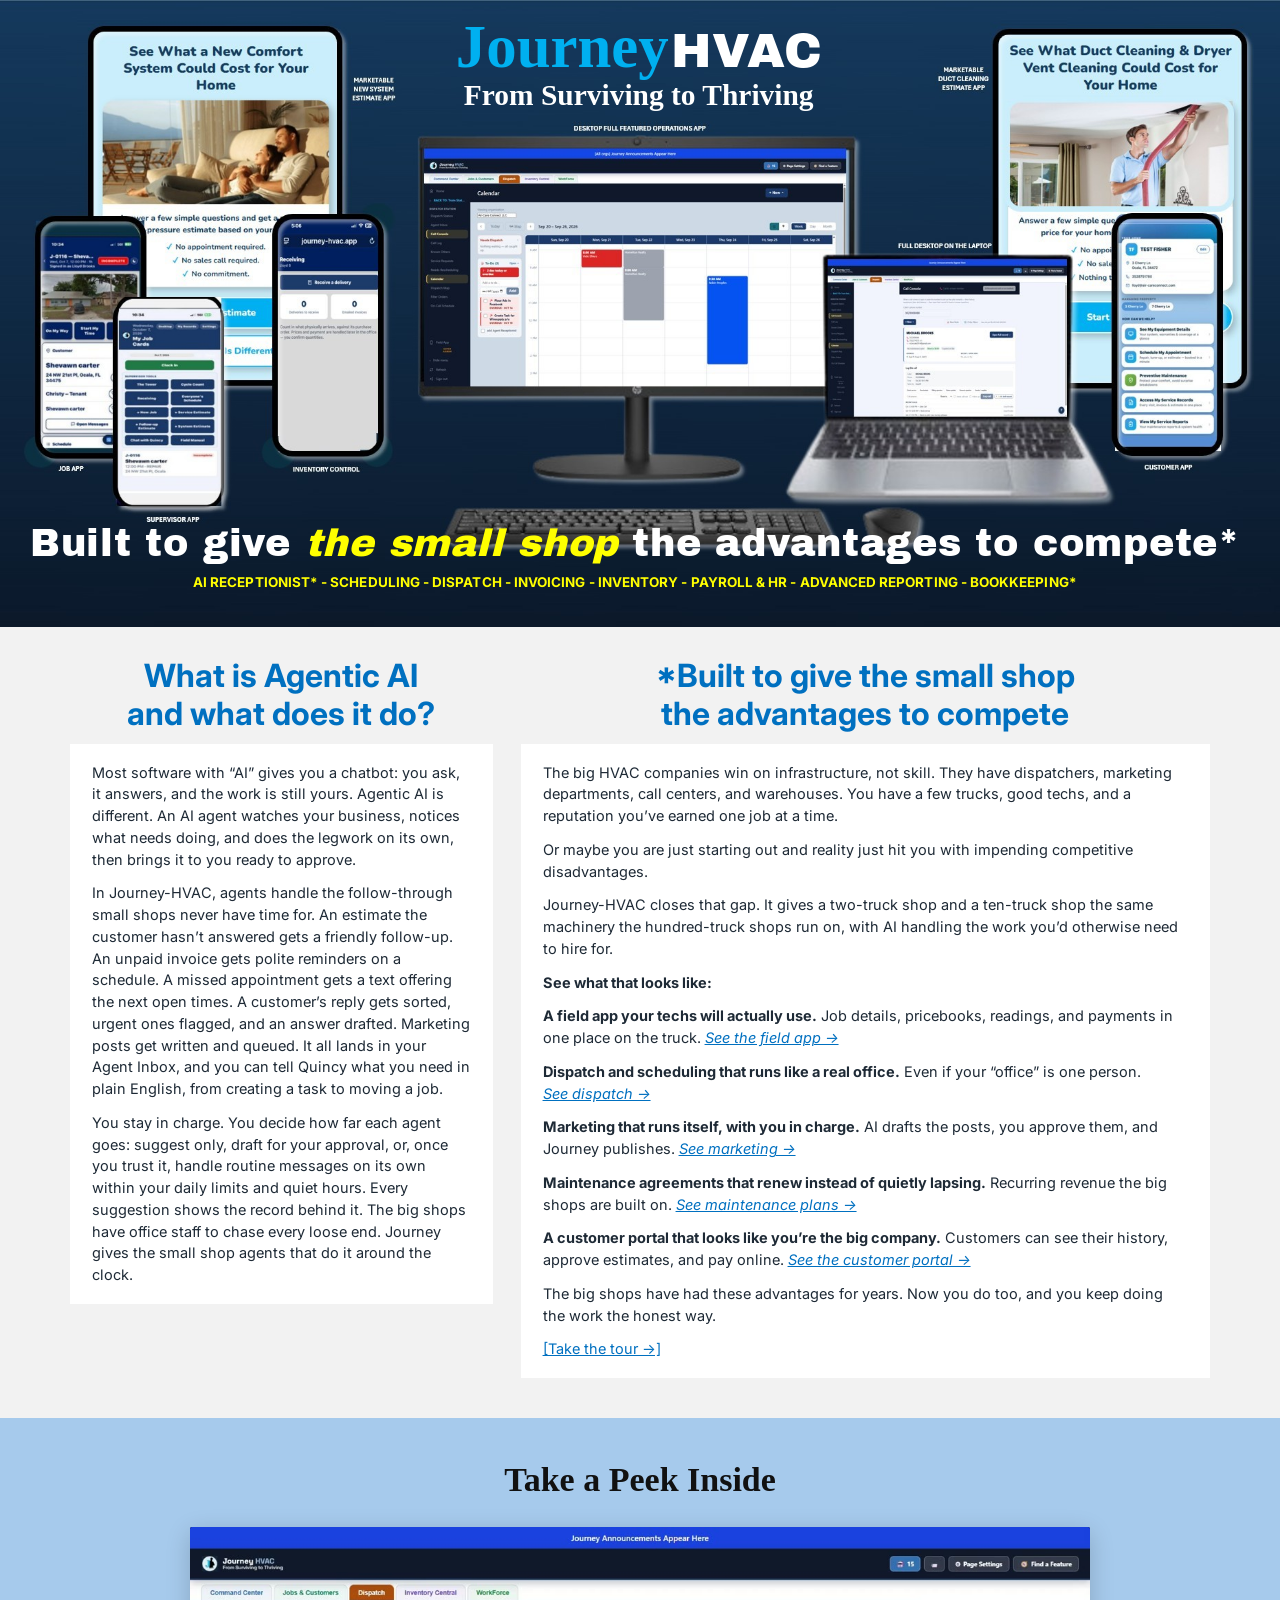
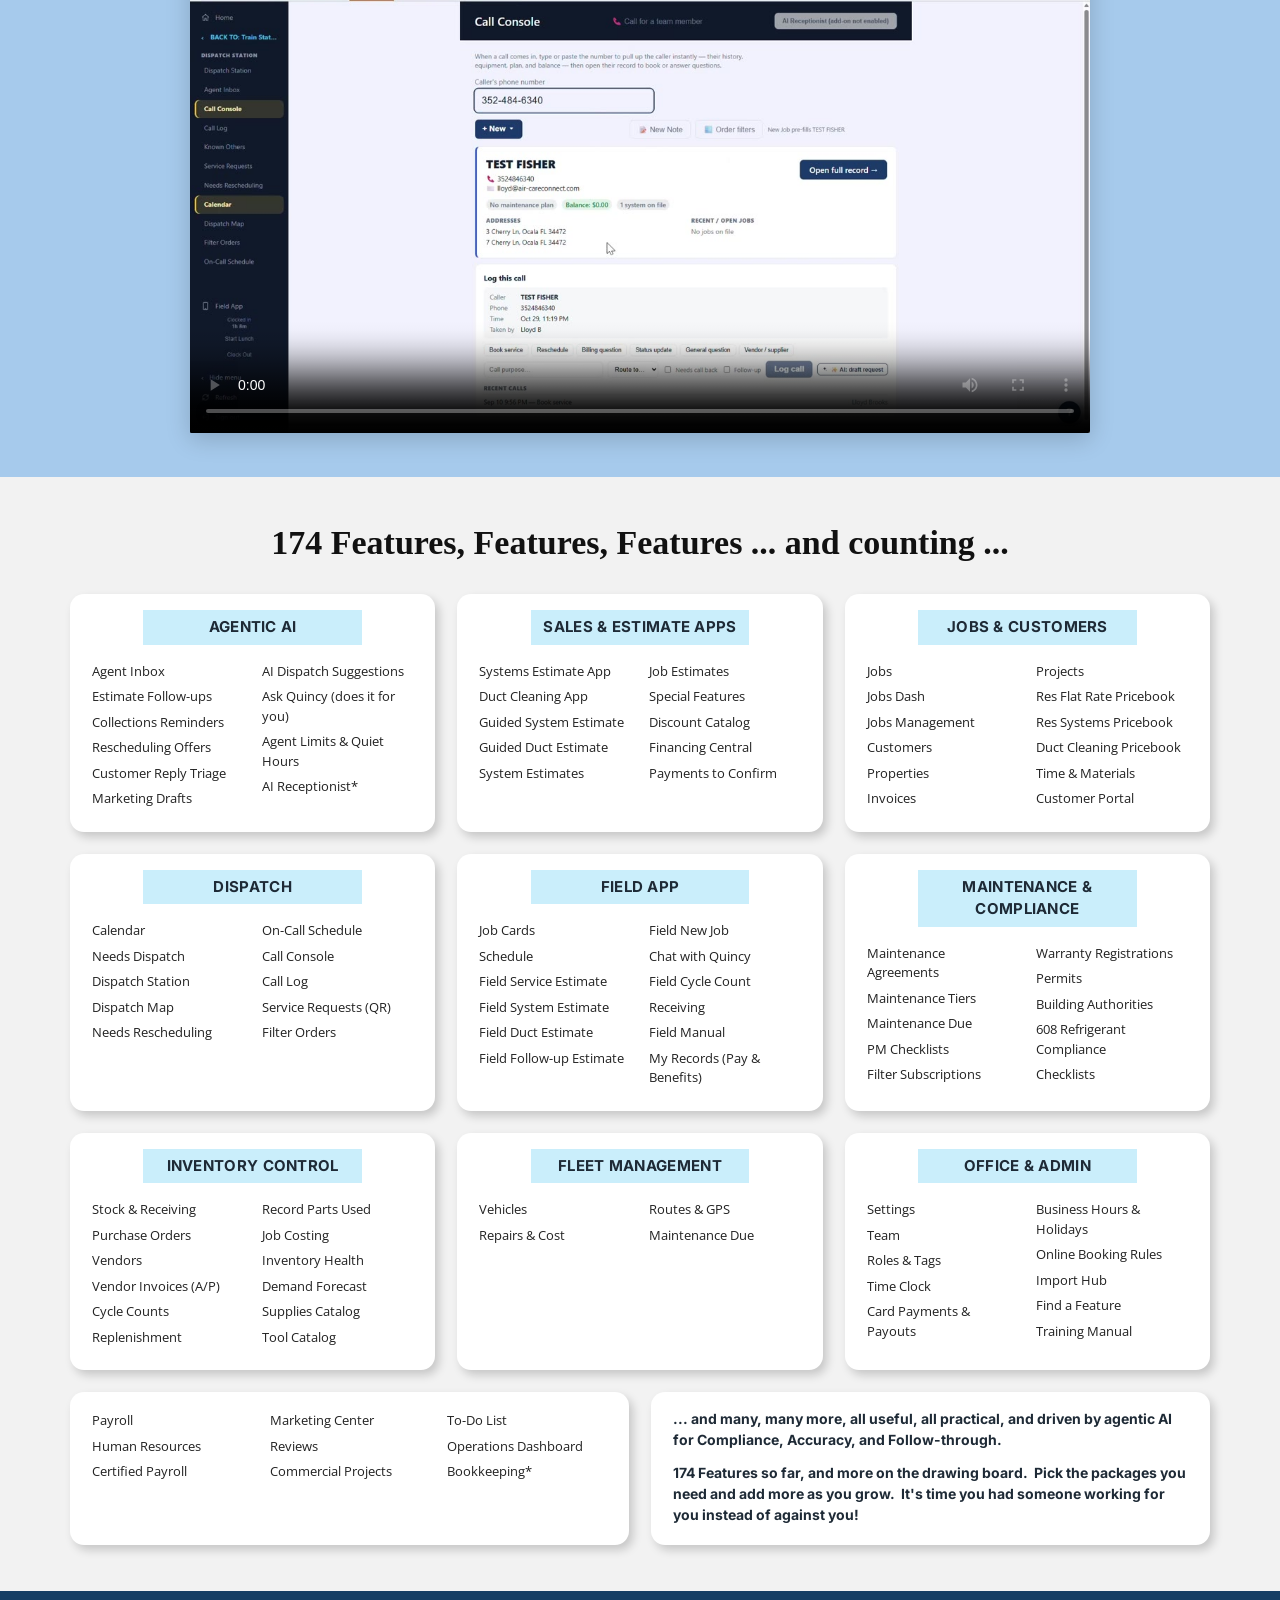
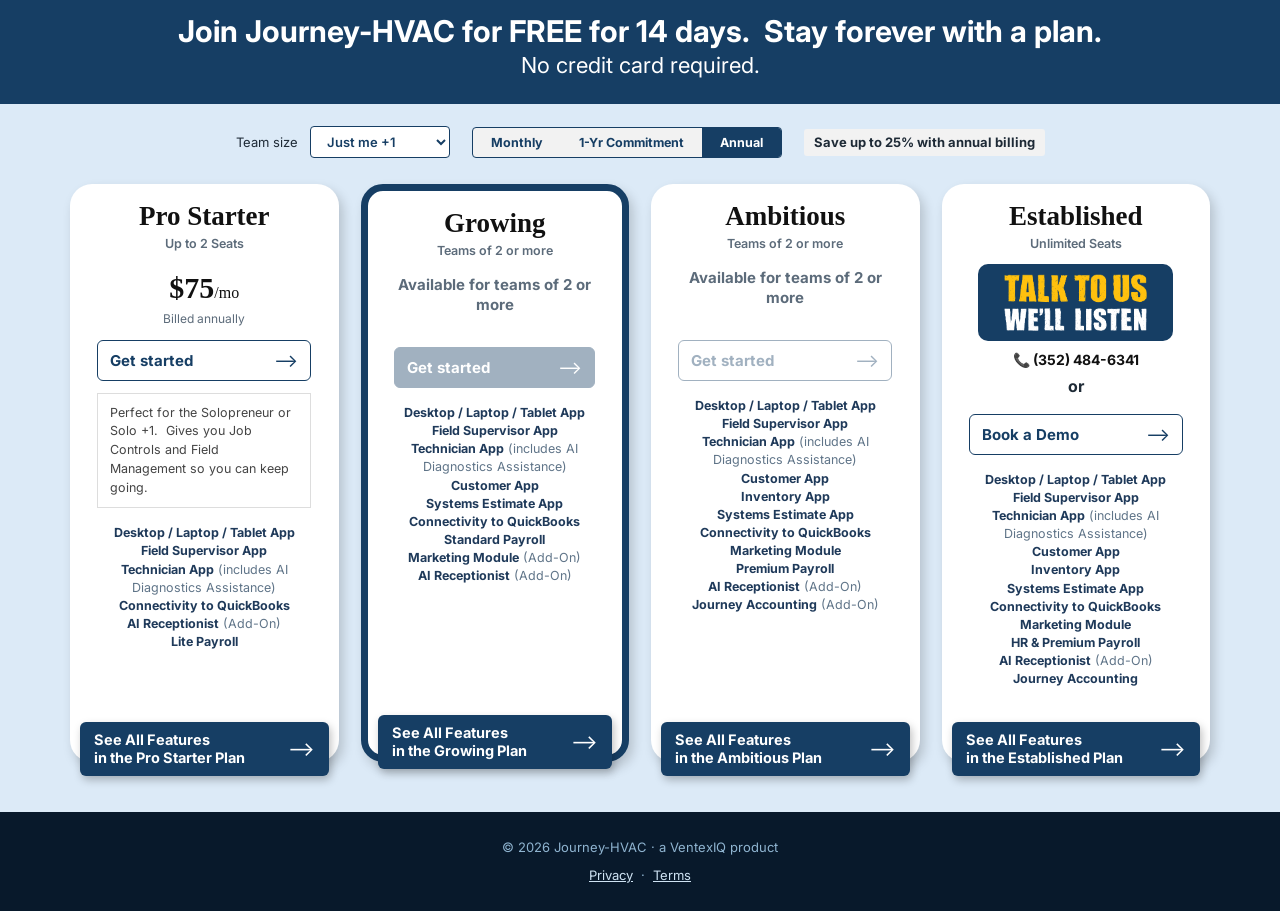
==== commit 91f79741: "edit 3" ====
--- a/index.html
+++ b/index.html
@@ -203,8 +203,8 @@
 <section class="peek" id="peek">
   <div class="wrap">
     <h2>Take a Peek Inside</h2>
-    <video controls preload="metadata" playsinline poster="peek-poster.jpg">
-      <source src="journey-tour.mp4" type="video/mp4">
+    <video controls preload="metadata" playsinline poster="peek-poster.jpg?v=2">
+      <source src="journey-tour.mp4?v=2" type="video/mp4">
     </video>
   </div>
 </section>
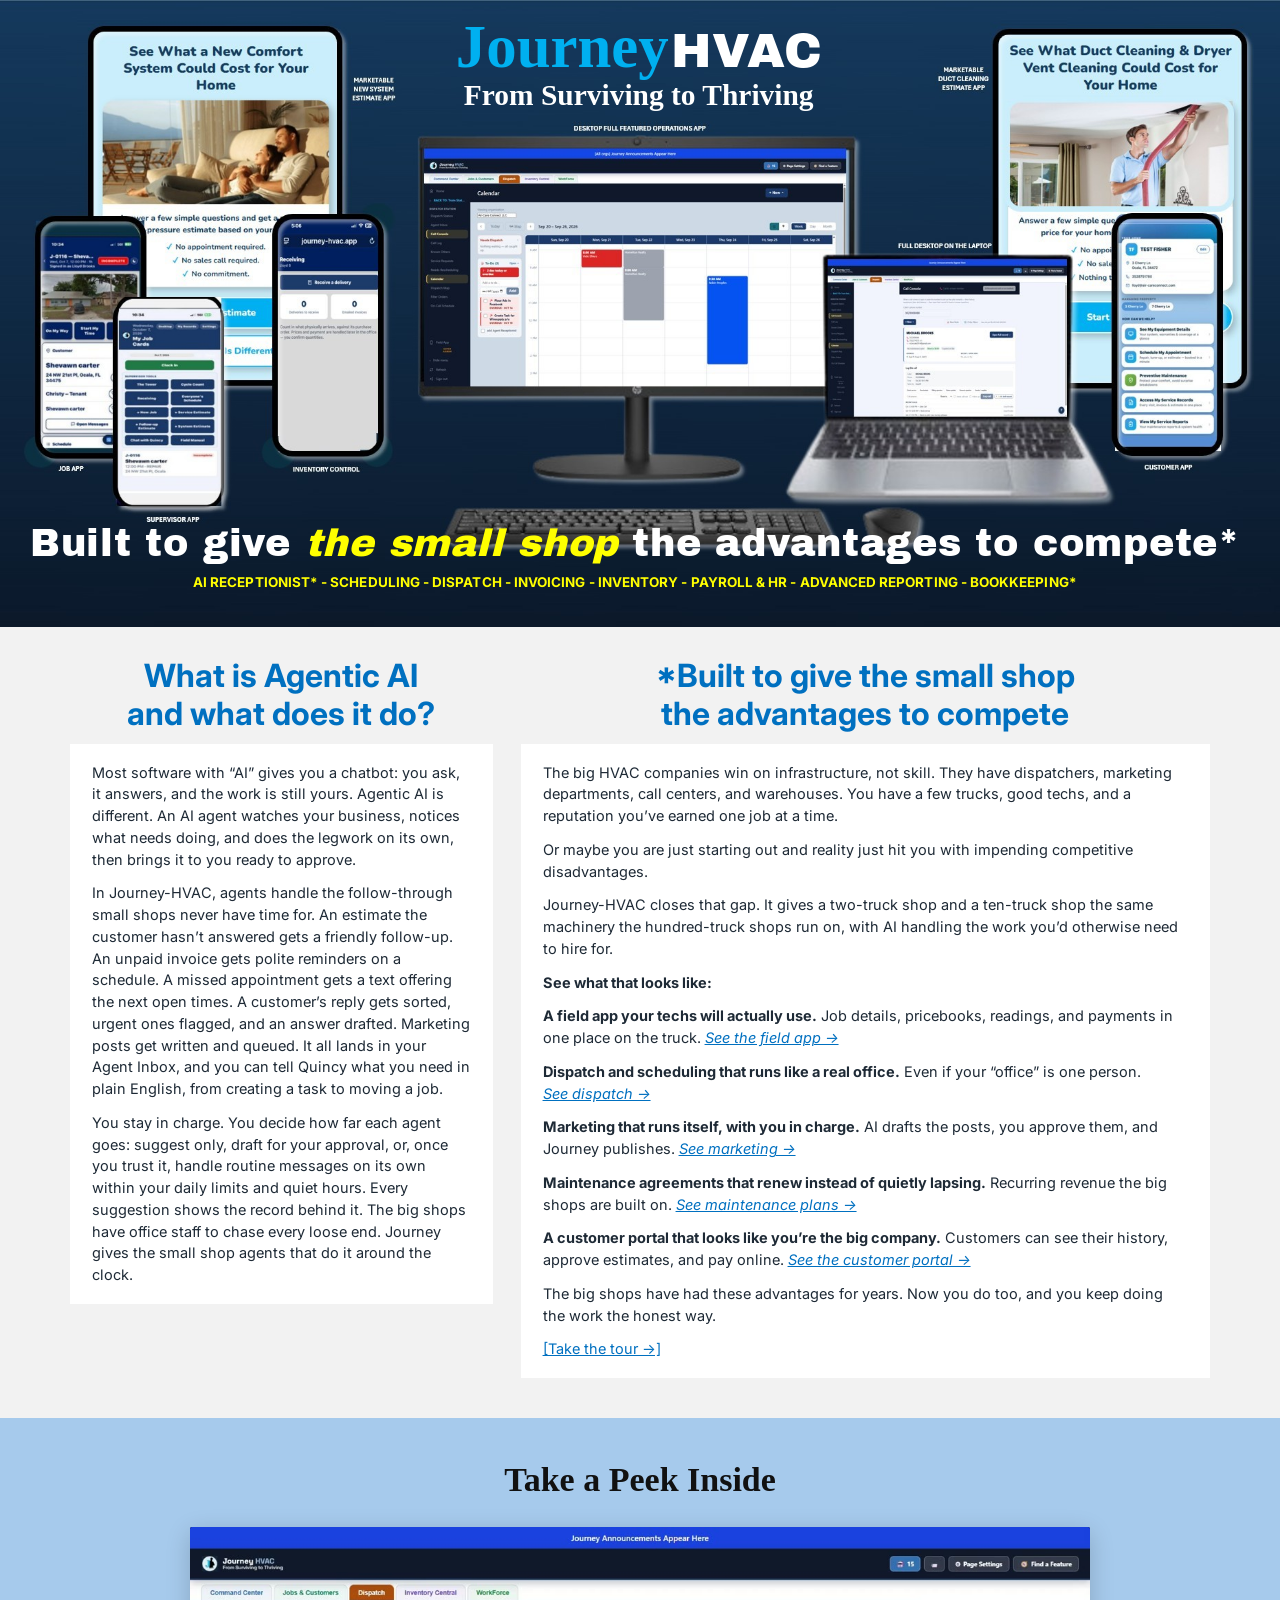
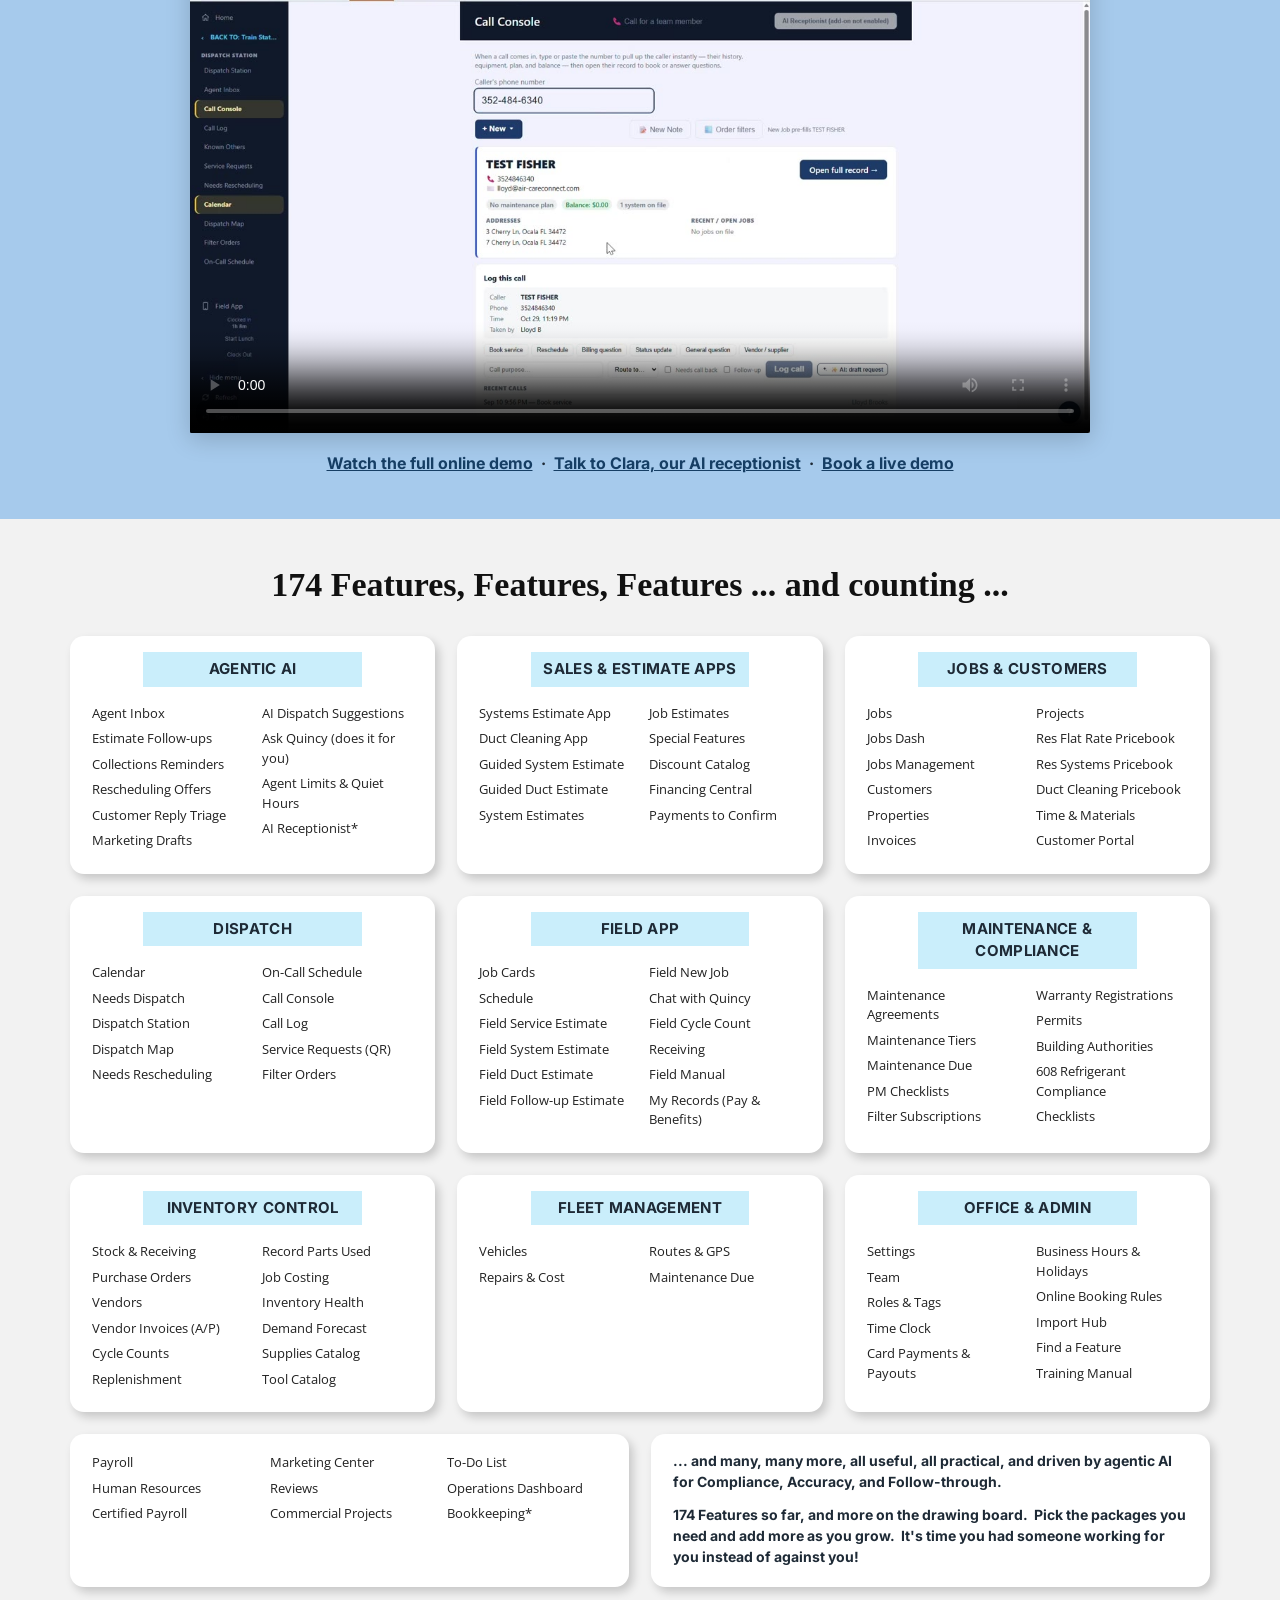
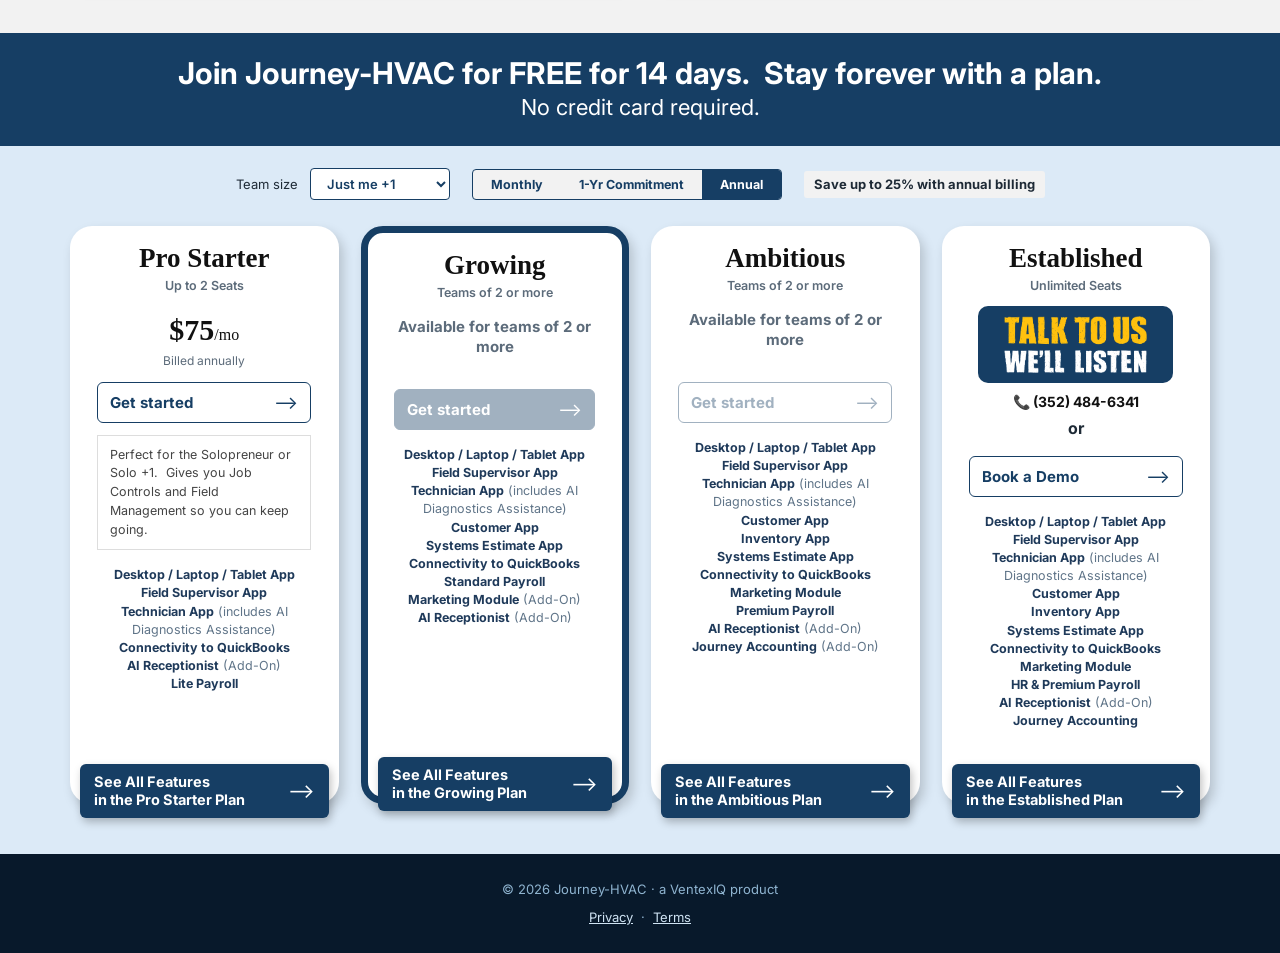
==== commit f3b6bae5: "update 1" ====
--- a/index.html
+++ b/index.html
@@ -206,6 +206,7 @@
     <video controls preload="metadata" playsinline poster="peek-poster.jpg?v=2">
       <source src="journey-tour.mp4?v=2" type="video/mp4">
     </video>
+    <p style="margin-top:18px;font-weight:700;font-size:16px"><a href="/demo" style="color:var(--navy)">Watch the full online demo</a> &nbsp;·&nbsp; <a href="/demo#clara" style="color:var(--navy)">Talk to Clara, our AI receptionist</a> &nbsp;·&nbsp; <a href="/start#book" style="color:var(--navy)">Book a live demo</a></p>
   </div>
 </section>
 
@@ -443,8 +444,9 @@
     msg.style.display='none'; send.disabled=false; send.textContent= demo ? 'Request demo' : 'Start my trial';
     dlg.showModal();
   }
-  document.querySelectorAll('[data-go]').forEach(function(b){ b.addEventListener('click',function(){ openForm('signup', b.dataset.go); }); });
-  document.querySelectorAll('[data-demo]').forEach(function(b){ b.addEventListener('click',function(){ openForm('demo'); }); });
+  // Get started → the sign-up page (carries the chosen plan, team size and billing); Book a Demo → real times on Lloyd's calendar.
+  document.querySelectorAll('[data-go]').forEach(function(b){ b.addEventListener('click',function(){ location.href='/signup?plan='+encodeURIComponent(b.dataset.go)+'&team='+state.team+'&bill='+state.bill; }); });
+  document.querySelectorAll('[data-demo]').forEach(function(b){ b.addEventListener('click',function(){ location.href='/start#book'; }); });
   document.getElementById('fmCancel').addEventListener('click',function(){ dlg.close(); });
   function show(t,ok){ msg.style.display='block'; msg.textContent=t; msg.style.color= ok ? '#1592c9' : '#c0392b'; }
   send.addEventListener('click', async function(){
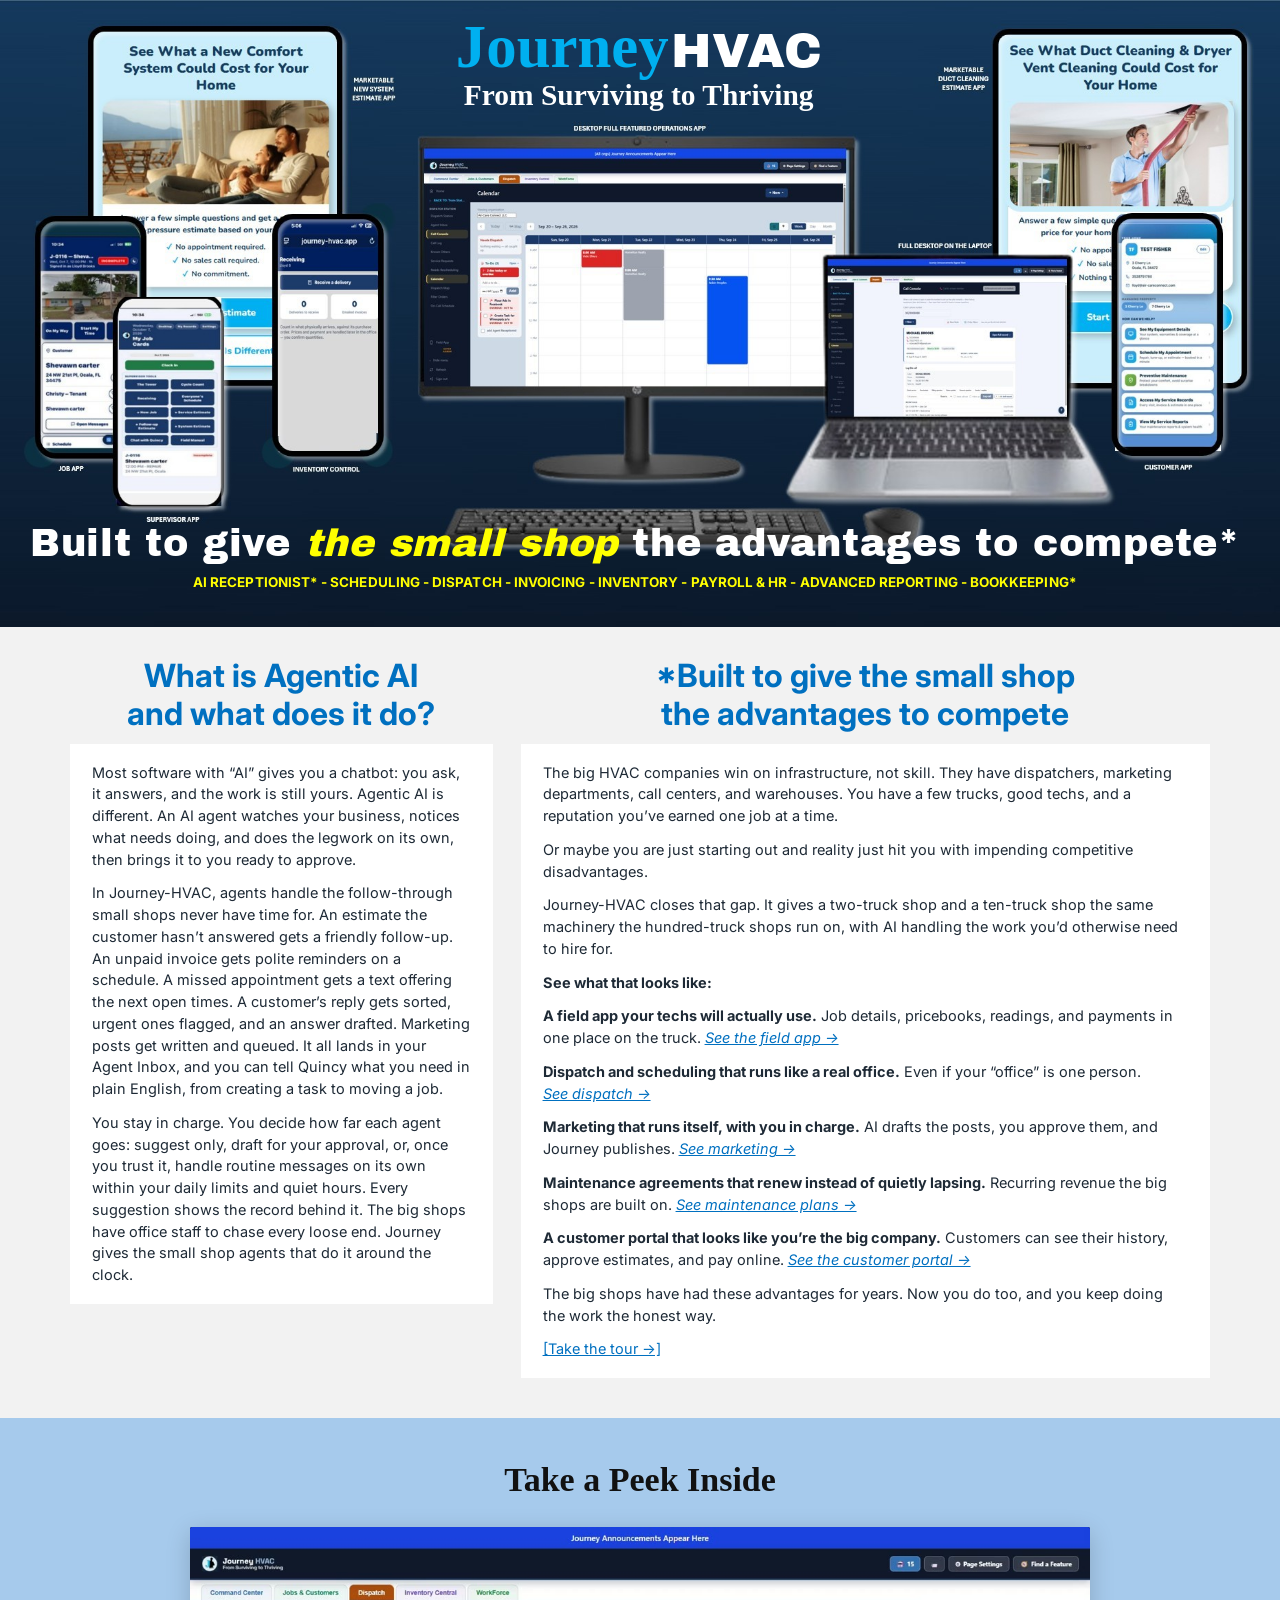
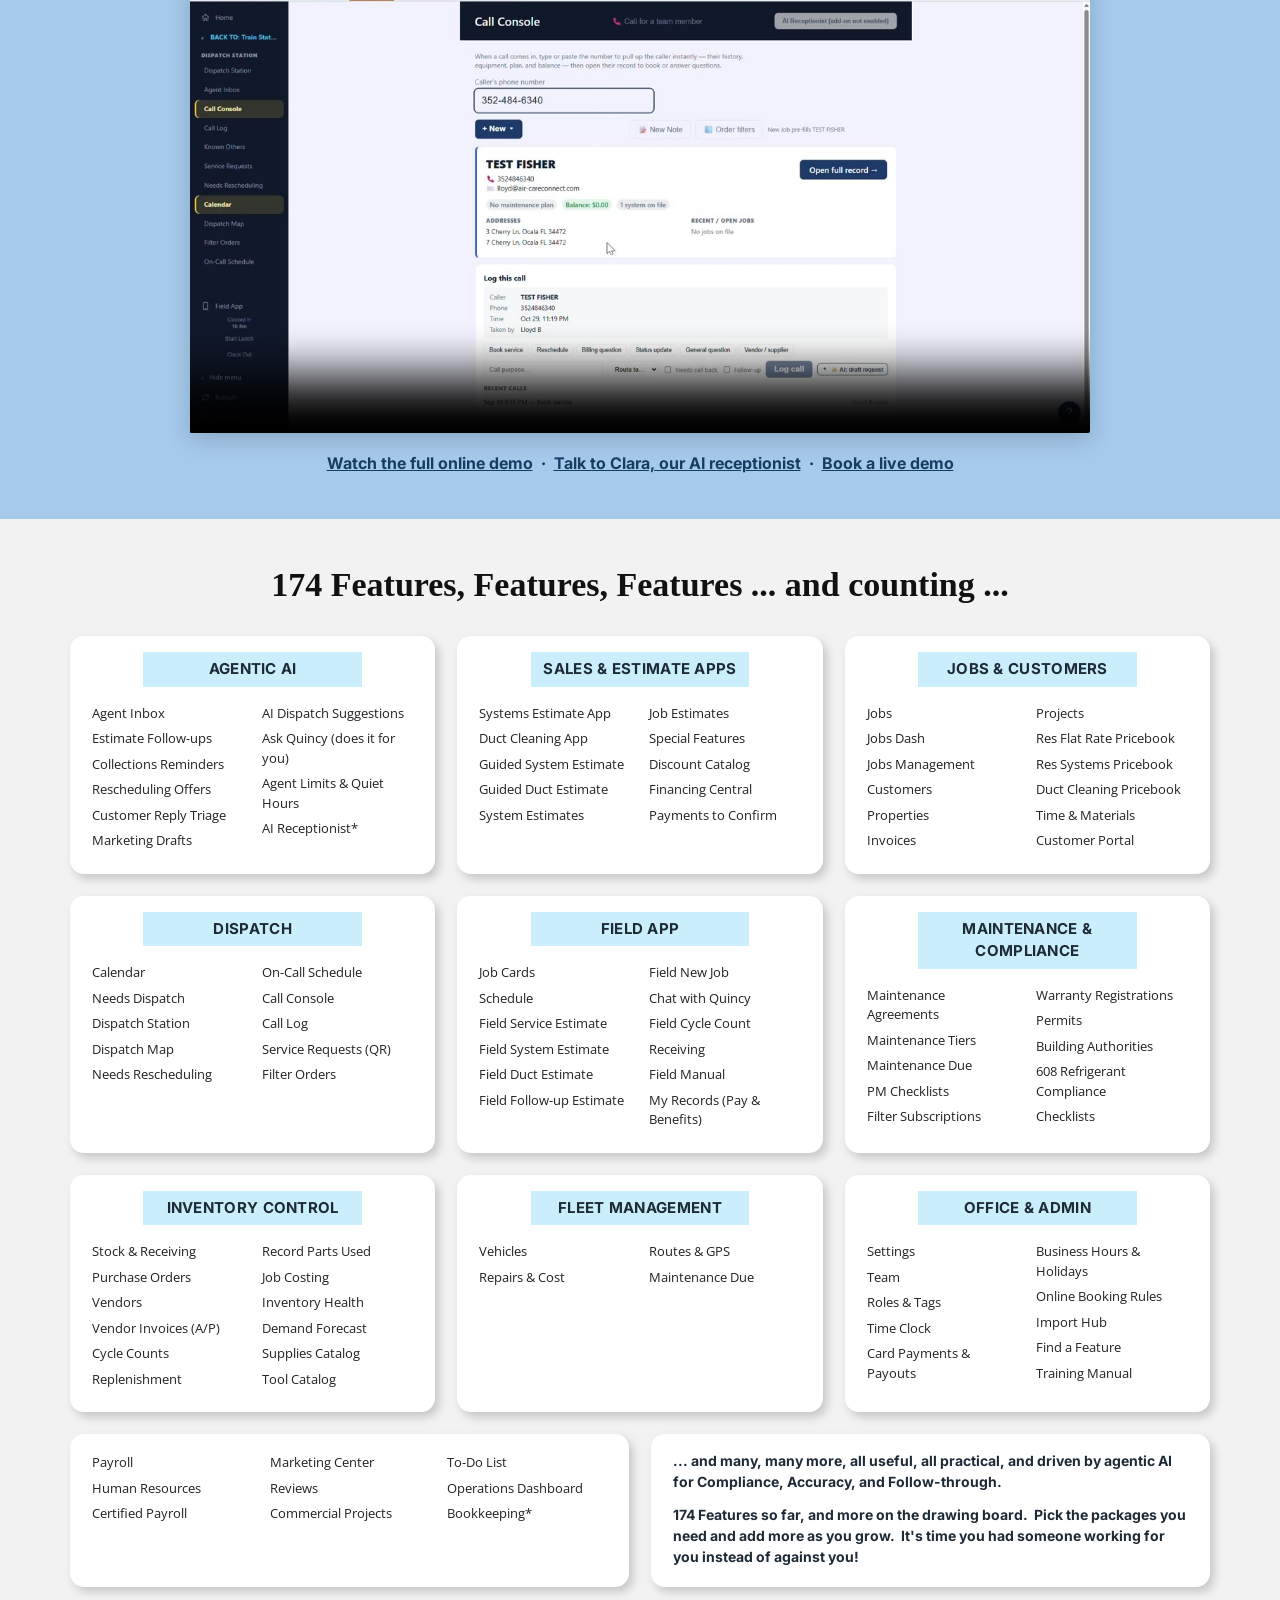
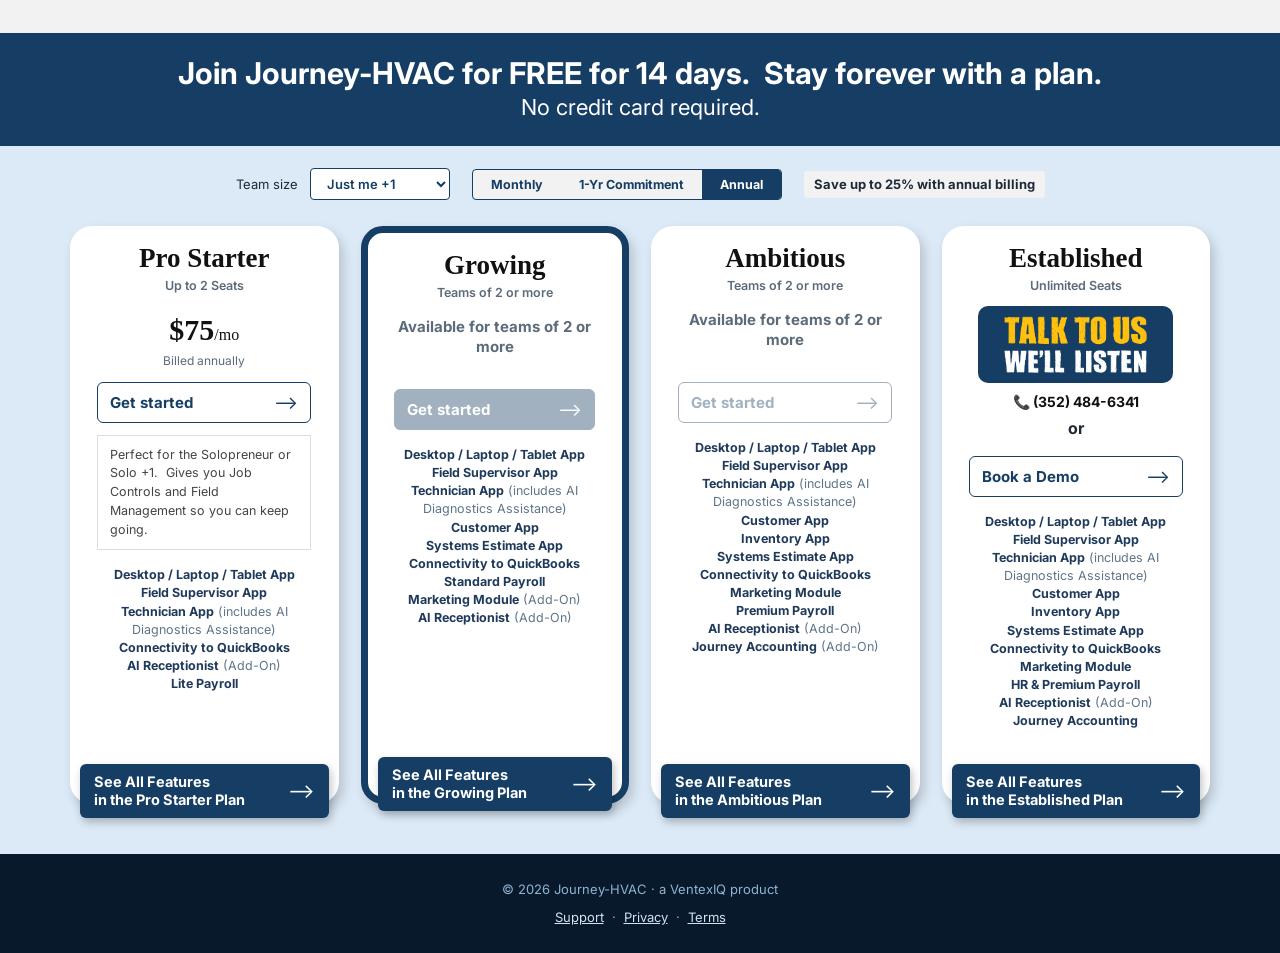
==== commit 142c0940: "update" ====
--- a/index.html
+++ b/index.html
@@ -367,7 +367,7 @@
 
 <footer>
   <div>© 2026 Journey-HVAC · a VentexIQ product</div>
-  <div style="margin-top:8px"><a href="privacy.html">Privacy</a>·<a href="terms.html">Terms</a></div>
+  <div style="margin-top:8px"><a href="support.html">Support</a>·<a href="privacy.html">Privacy</a>·<a href="terms.html">Terms</a></div>
 </footer>
 
 <!-- Sign-up / demo form -->
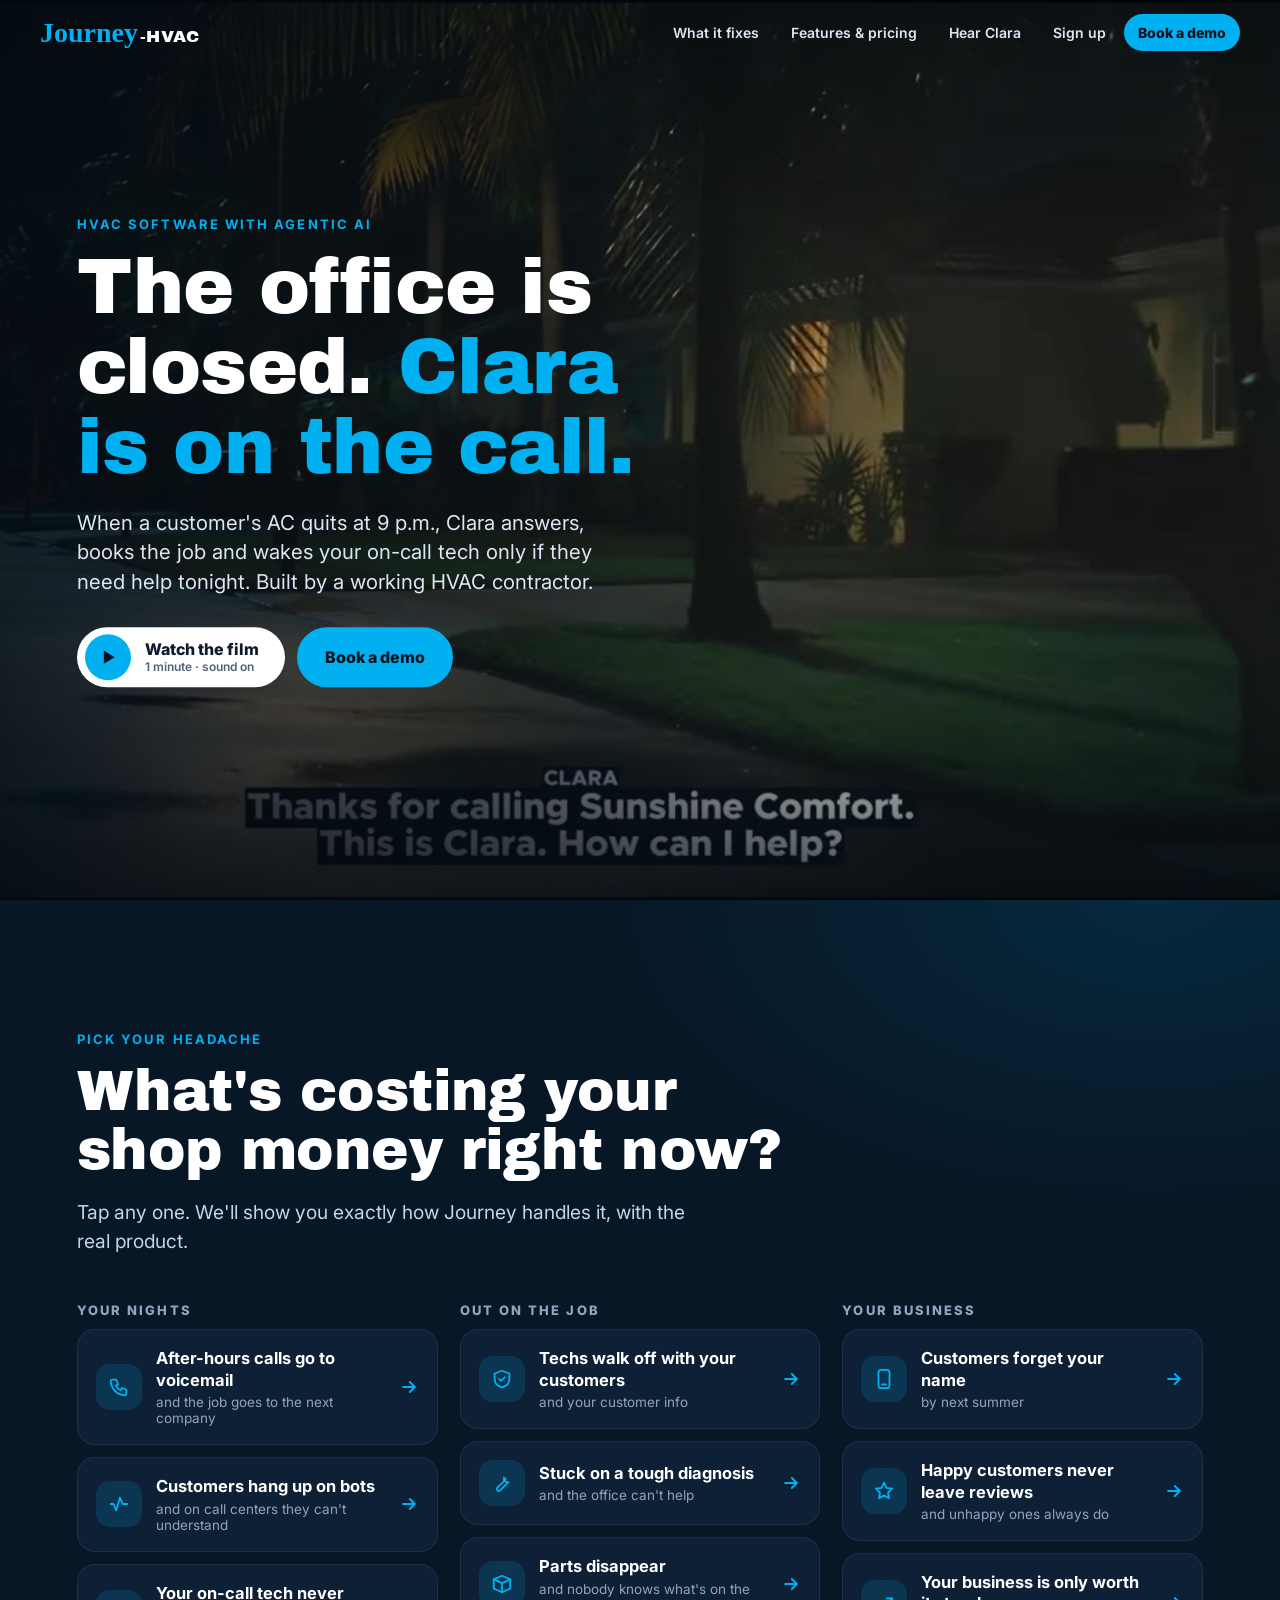
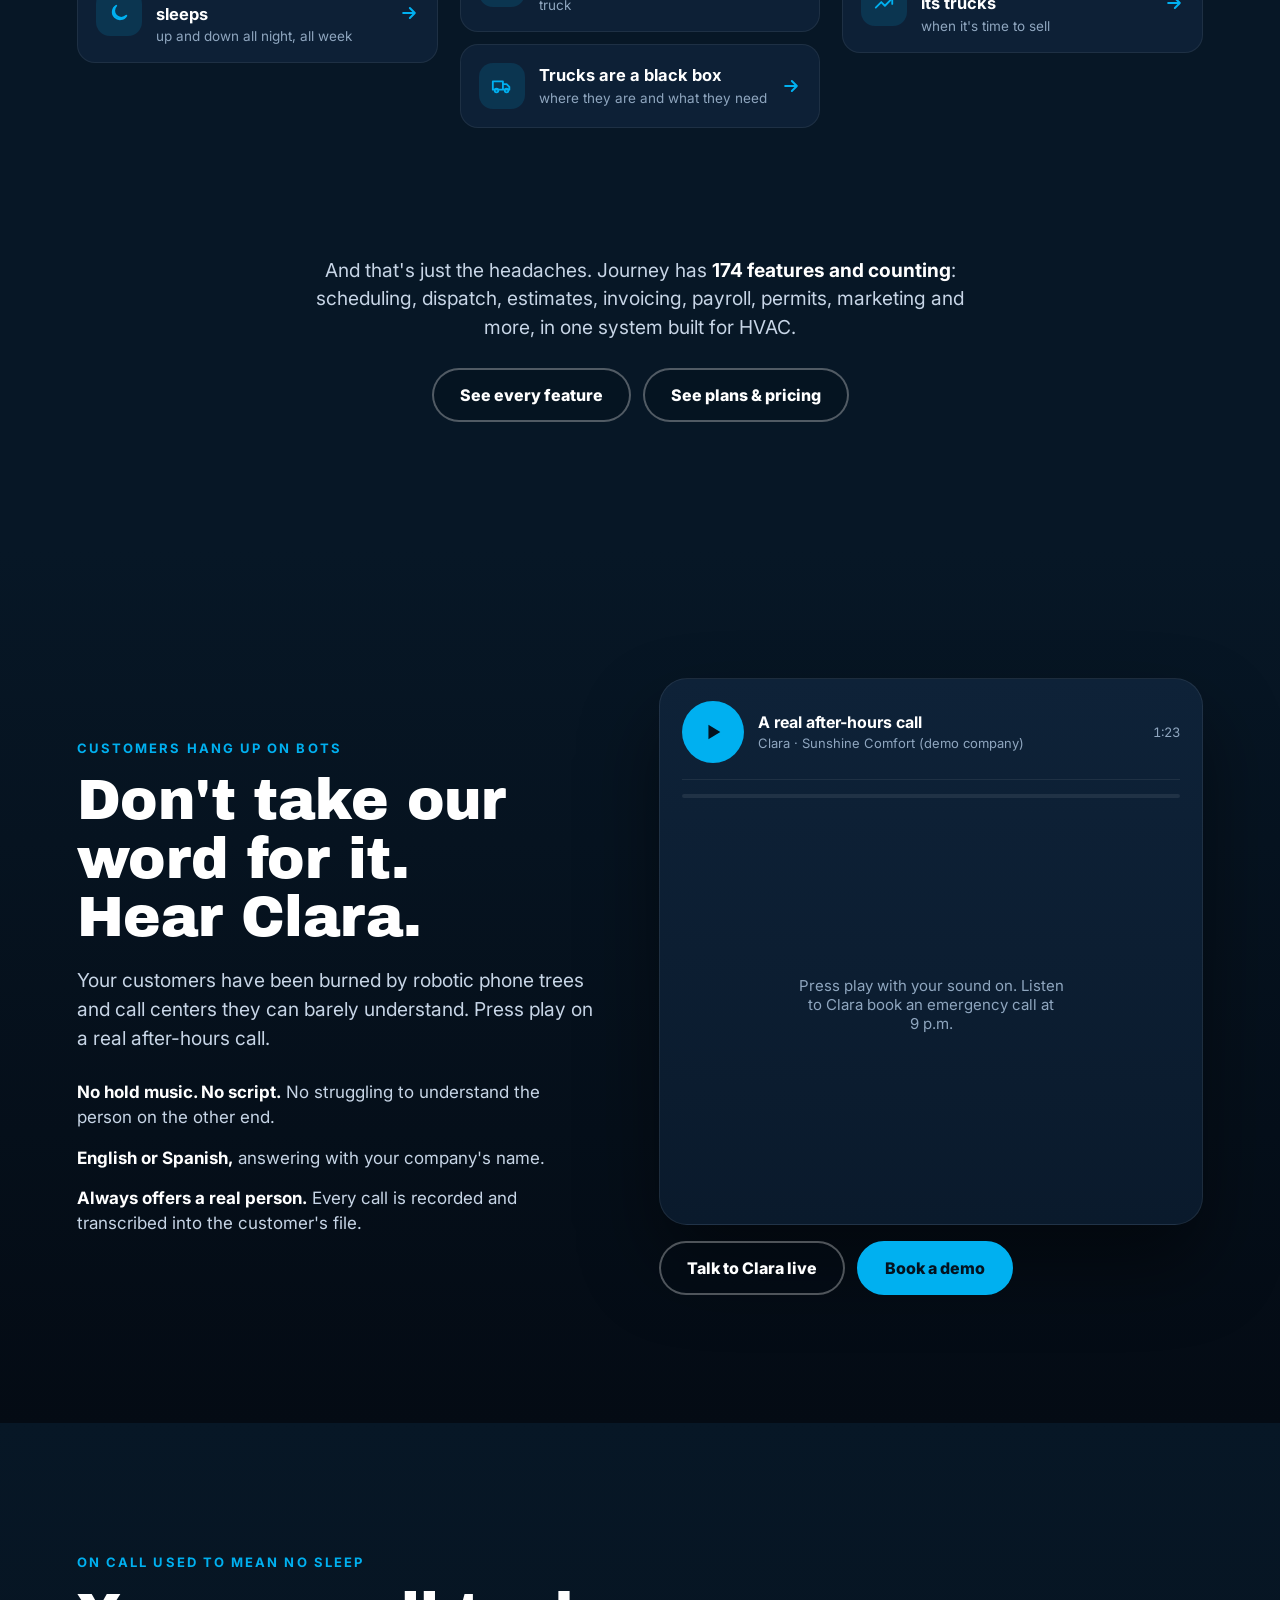
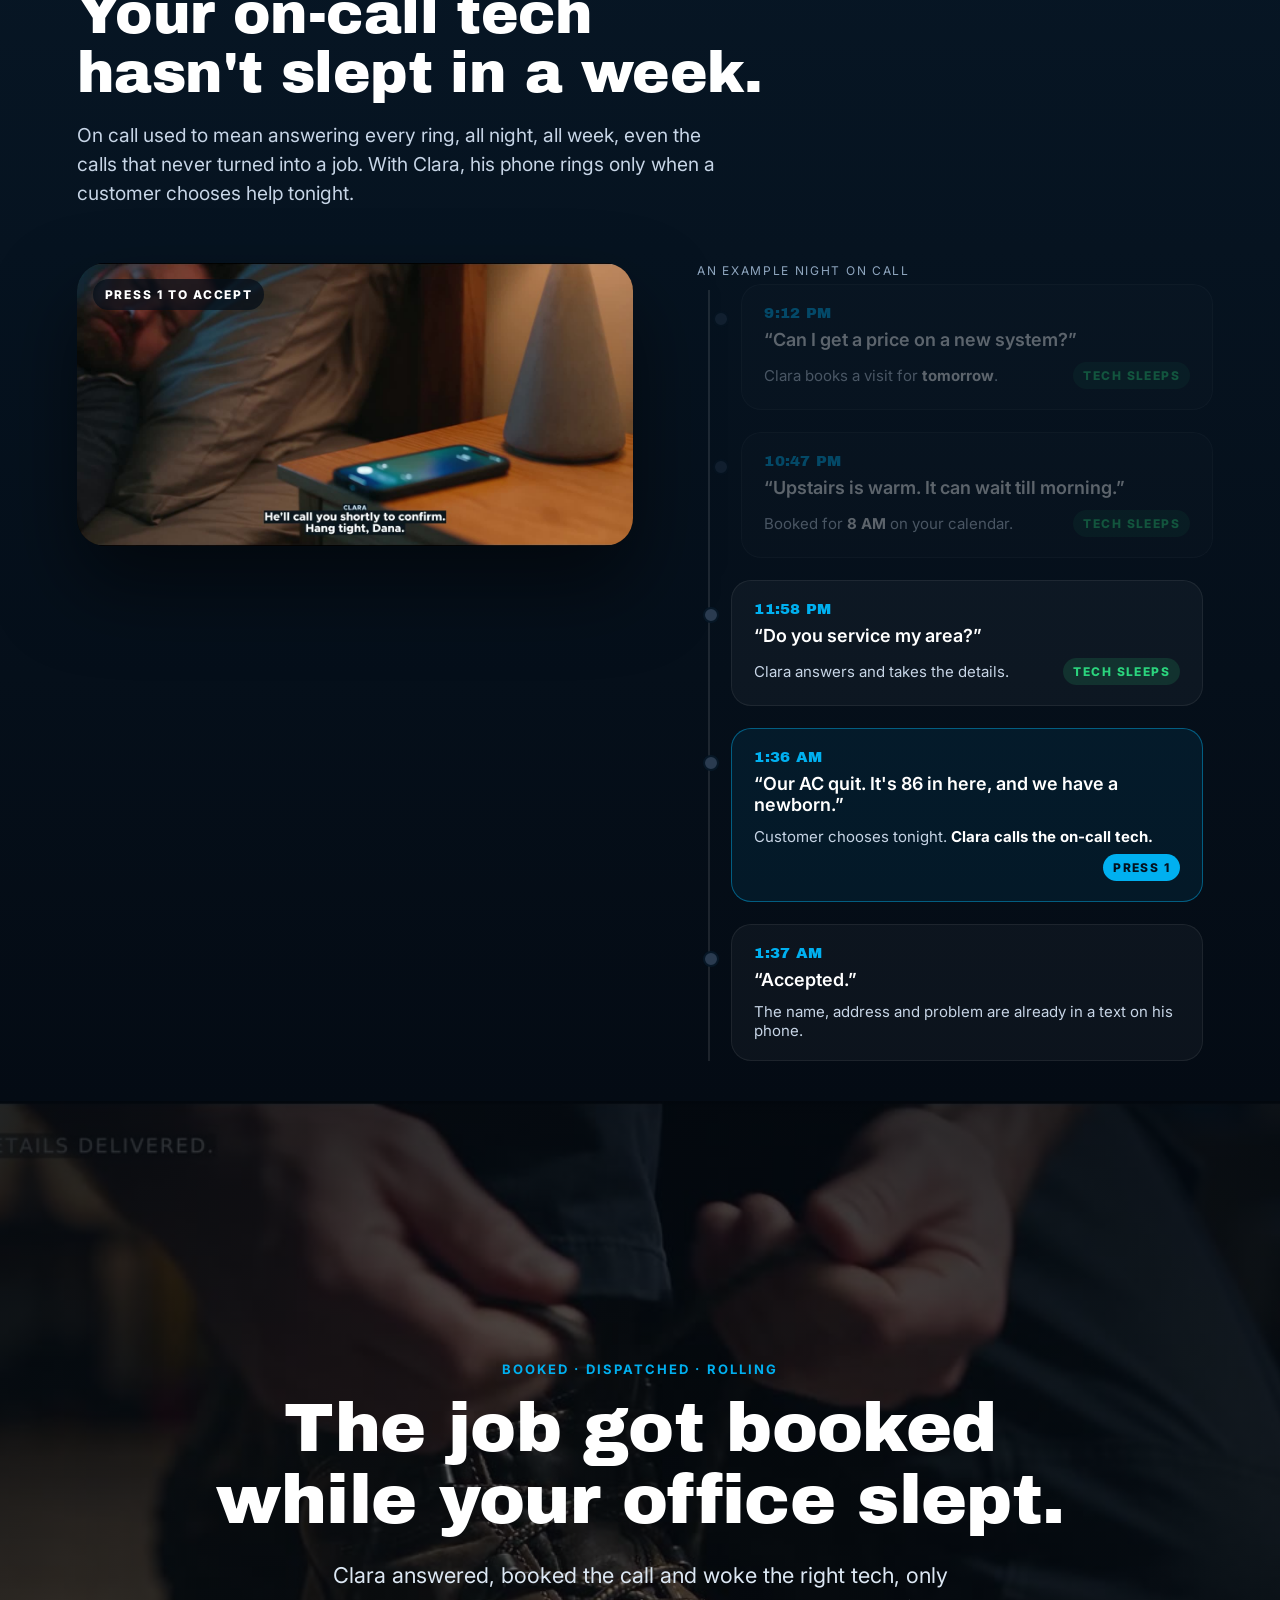
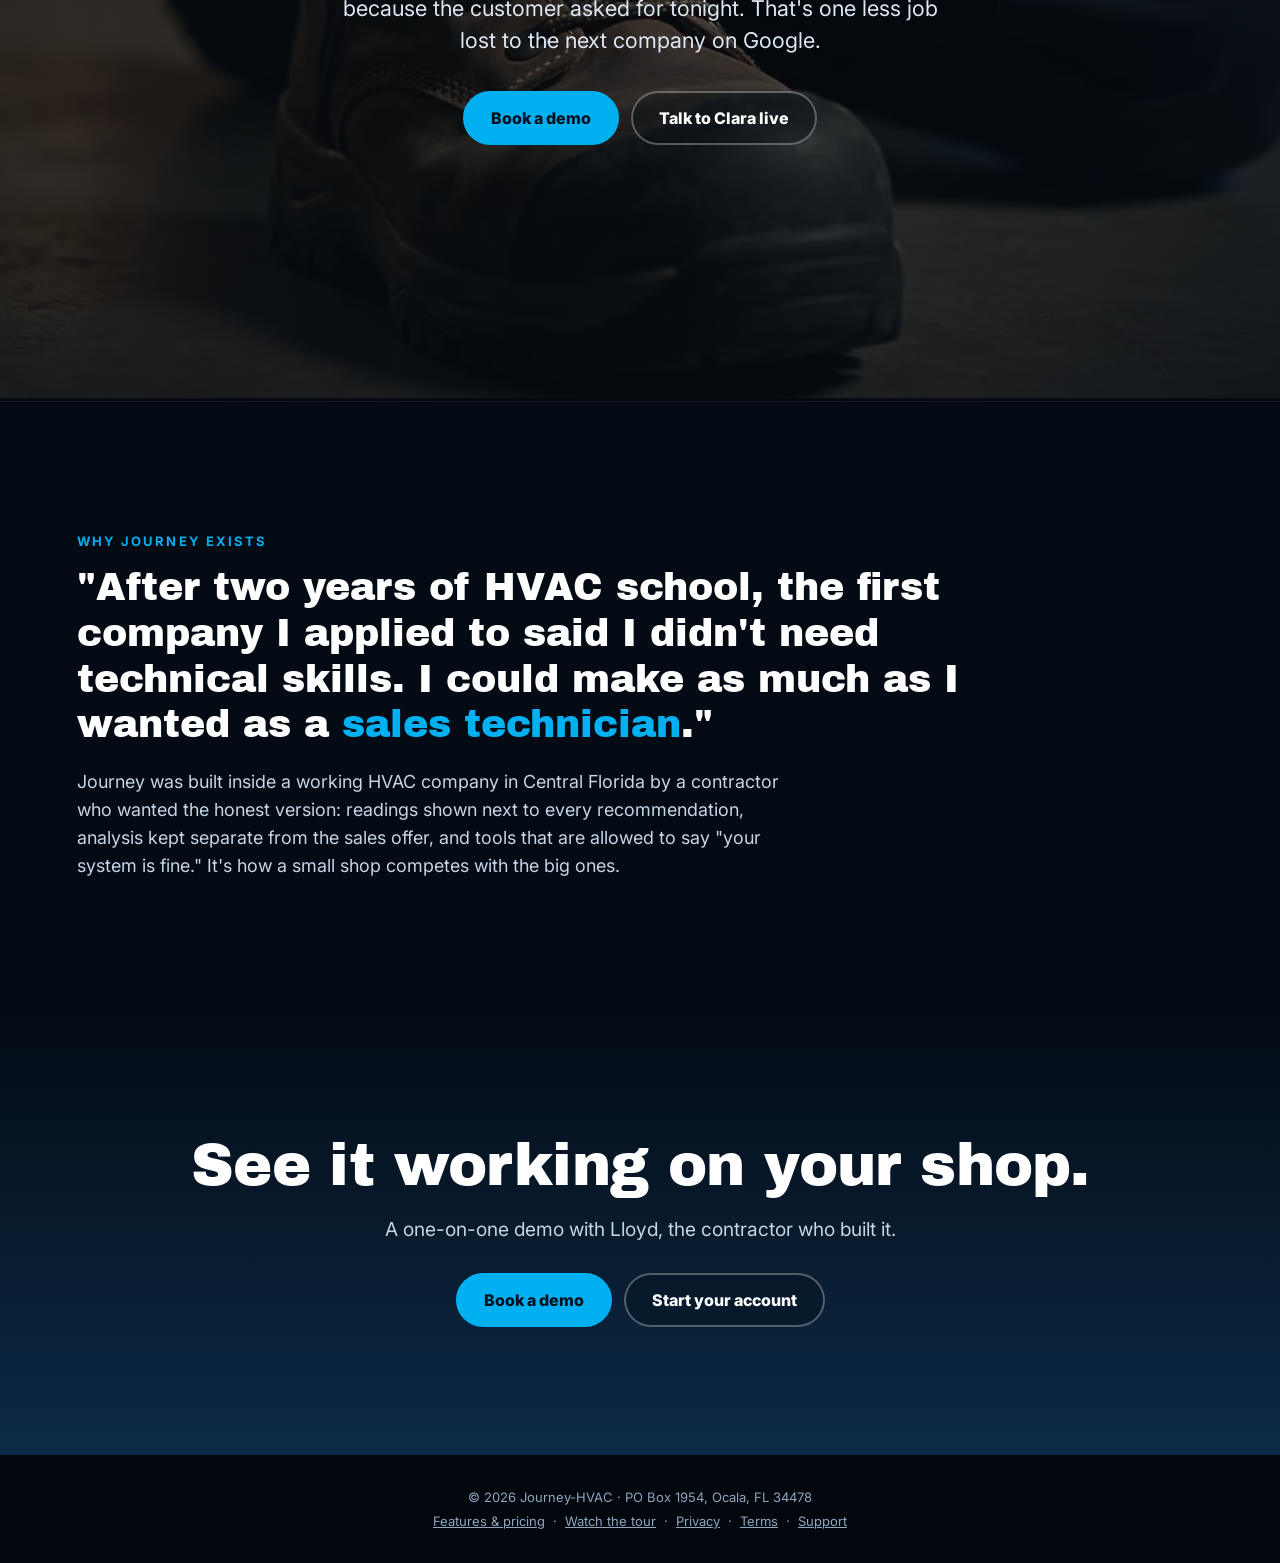
==== commit 77090ccd: "New home page" ====
--- a/index.html
+++ b/index.html
@@ -2,475 +2,465 @@
 <html lang="en">
 <head>
 <meta charset="utf-8">
-<meta name="viewport" content="width=device-width, initial-scale=1">
-<title>Journey-HVAC — From Surviving to Thriving</title>
-<meta name="description" content="Journey-HVAC is field service software with agentic AI, built to give the small HVAC shop the advantages to compete — scheduling, dispatch, invoicing, inventory, payroll & HR, reporting, and more.">
-<link rel="icon" href="data:image/svg+xml,<svg xmlns='http://www.w3.org/2000/svg' viewBox='0 0 100 100'><rect x='4' y='4' width='92' height='92' rx='24' fill='%230C2A47'/><text x='50' y='74' font-size='66' font-weight='800' fill='%2300B0F0' text-anchor='middle' font-family='serif'>J</text></svg>">
-<link rel="preconnect" href="https://fonts.googleapis.com">
-<link rel="preconnect" href="https://fonts.gstatic.com" crossorigin>
-<link href="https://fonts.googleapis.com/css2?family=Inter:ital,wght@0,400;0,600;0,700;0,800;1,700;1,800&family=Archivo+Black&family=Open+Sans:wght@400;600&display=swap" rel="stylesheet">
+<meta name="viewport" content="width=device-width, initial-scale=1, viewport-fit=cover">
+<title>Journey-HVAC — HVAC software with agentic AI | From Surviving to Thriving</title>
+<meta name="description" content="HVAC software with agentic AI, built by a working HVAC contractor. Clara answers after-hours calls and books real jobs, your on-call tech sleeps, and your customers keep your app on their phone.">
+<link rel="canonical" href="https://journey-hvac.com/">
+<meta property="og:title" content="The office is closed. Clara is on the call.">
+<meta property="og:description" content="HVAC software with agentic AI, built by a working HVAC contractor in Central Florida.">
+<meta property="og:image" content="https://journey-hvac.com/assets/media/film-d.jpg">
+<meta property="og:url" content="https://journey-hvac.com/">
+<meta name="twitter:card" content="summary_large_image">
+<link rel="icon" href="data:image/svg+xml,<svg xmlns='http://www.w3.org/2000/svg' viewBox='0 0 100 100'><rect x='4' y='4' width='92' height='92' rx='24' fill='%230C2A47'/><text x='50' y='74' font-size='66' font-weight='800' text-anchor='middle' fill='%2300B0F0' font-family='Georgia,serif'>J</text></svg>">
+<link rel="preconnect" href="https://fonts.googleapis.com"><link rel="preconnect" href="https://fonts.gstatic.com" crossorigin>
+<link href="https://fonts.googleapis.com/css2?family=Inter:wght@400;500;600;700;800&family=Archivo+Black&display=swap" rel="stylesheet">
 <style>
-  :root{
-    --navy:#163E64; --navy-d:#0C2A47; --cyan:#00B0F0; --blue:#0070C0; --banner:#053CEB;
-    --gray:#F2F2F2; --peek:#A6CAEC; --price:#DCEAF7; --label:#CAEEFB; --ink:#1E2A36; --mute:#5C6B7A;
-    --serif:'Times New Roman',Times,Georgia,serif; --sans:'Inter',system-ui,-apple-system,'Segoe UI',Arial,sans-serif;
-  }
-  *{box-sizing:border-box;margin:0;padding:0}
-  html{scroll-behavior:smooth}
-  body{font-family:var(--sans);color:var(--ink);background:var(--gray);-webkit-font-smoothing:antialiased;line-height:1.5}
-  a{color:inherit}
-  .wrap{max-width:1180px;margin:0 auto;padding:0 20px}
-
-  /* Announcement banner (managed in Journey → Admin → Website Announcement) */
-  #announce{display:none;background:var(--banner);color:#fff;text-align:center;font-weight:700;font-size:16px;padding:10px 16px}
-  #announce a{color:#fff;margin-left:8px;text-decoration:underline}
-
-  /* Hero */
-  .hero{position:relative;background:linear-gradient(#163E64,#0a1626)}
-  .hero-stage{position:relative;width:min(100%,calc(90vh * 2.0417));margin:0 auto;aspect-ratio:1862/912;background:url(hero.jpg) center/100% 100% no-repeat;container-type:inline-size}
-  .hero-stage .tag{position:absolute;left:38%;top:12.4%;color:#fff;font-weight:700;font-size:.85cqw;letter-spacing:.01em}
-  .hero-title{position:absolute;left:49.9%;top:2.2%;transform:translateX(-50%);text-align:center;white-space:nowrap;line-height:1}
-  .wordmark{display:block;font-size:4.75cqw;line-height:1.05}
-  .wordmark .j{font-family:var(--serif);font-weight:700;color:var(--cyan)}
-  .wordmark .h{font-family:'Archivo Black','Arial Black',Arial,sans-serif;font-size:.8em;color:#fff;margin-left:.04em}
-  .tagline{display:block;font-family:var(--serif);font-weight:700;font-size:2.3cqw;color:#fff;margin-top:.2cqw}
-  .hero-head{position:absolute;left:49.6%;top:83.4%;transform:translateX(-50%);white-space:nowrap;text-align:center}
-  .hero-head h2{font-family:'Archivo Black','Arial Black',Arial,sans-serif;font-weight:400;font-size:2.98cqw;letter-spacing:.02em;color:#fff;line-height:1.1}
-  .hero-head h2 em{color:#FFFF00;font-style:italic}
-  .hero-head .strip{font-weight:700;font-size:1.05cqw;color:#FFFF00;margin-top:.55cqw;letter-spacing:.005em}
-  .hero-mobile{display:none}
-
-  /* Agentic AI / Advantages */
-  .why{padding:30px 0 40px;background:var(--gray)}
-  .why .cols{display:grid;grid-template-columns:38fr 62fr;gap:28px;align-items:start}
-  .why h2{color:var(--blue);font-weight:700;font-size:32px;line-height:1.2;text-align:center;margin-bottom:10px}
-  .panel{background:#fff;padding:18px 22px;font-size:14.5px;min-height:100%}
-  .panel p{margin-bottom:12px}
-  .panel p:last-child{margin-bottom:0}
-  .soon{color:var(--blue);font-style:italic;text-decoration:underline;cursor:default;white-space:nowrap}
-
-  /* Peek */
-  .peek{background:var(--peek);padding:36px 0 44px;text-align:center}
-  .peek h2{font-family:var(--serif);font-weight:700;font-size:34px;color:#111;margin-bottom:22px}
-  .peek video{width:100%;max-width:900px;display:block;margin:0 auto;background:#000;border-radius:2px;box-shadow:0 6px 24px rgba(0,0,0,.18)}
-
-  /* Features */
-  .features{background:var(--gray);padding:40px 0 46px}
-  .features h2{font-family:var(--serif);font-weight:700;font-size:34px;text-align:center;color:#111;margin-bottom:26px}
-  .fgrid{display:grid;grid-template-columns:repeat(3,1fr);gap:22px}
-  .fcard{background:#fff;border-radius:14px;box-shadow:4px 5px 10px rgba(0,0,0,.18);padding:16px 22px 20px}
-  .fcard .lbl{background:var(--label);font-weight:700;text-align:center;font-size:15px;padding:6px 10px;width:68%;margin:0 auto 14px;letter-spacing:.02em}
-  .fcard ul{list-style:none;columns:2;column-gap:18px;font-family:'Open Sans',var(--sans);font-size:13px;color:#222}
-  .fcard li{padding:3px 0;break-inside:avoid}
-  .frow2{display:grid;grid-template-columns:1fr 1fr;gap:22px;margin-top:22px}
-  .fcard.more ul{columns:3}
-  .fcard.note{font-weight:700;font-size:14px;display:flex;flex-direction:column;justify-content:center;gap:12px}
-
-  /* Join banner */
-  .join{background:var(--navy);color:#fff;text-align:center;padding:22px 16px}
-  .join h2{font-weight:700;font-size:30px;line-height:1.2}
-  .join p{font-size:22px}
-
-  /* Pricing */
-  .pricing{background:var(--price);padding:22px 0 50px}
-  .controls{display:flex;justify-content:center;align-items:center;gap:22px;flex-wrap:wrap;margin-bottom:26px}
-  .controls label{font-size:13px;margin-right:8px}
-  .controls select{font:600 13px var(--sans);color:var(--navy);padding:6px 12px;border:1px solid var(--navy);border-radius:4px;background:#fff;min-width:140px}
-  .toggle{display:inline-flex;border:1px solid var(--navy);border-radius:4px;overflow:hidden;background:#F2F2F2}
-  .toggle button{font:700 12.5px var(--sans);color:var(--navy);background:transparent;border:0;padding:7px 18px;cursor:pointer}
-  .toggle button.on{background:var(--navy);color:#fff}
-  .save{font-size:13px;font-weight:700;background:#F2F2F2;padding:4px 10px;border-radius:3px}
-  .plans{display:grid;grid-template-columns:repeat(4,1fr);gap:22px;align-items:stretch}
-  .plan{position:relative;background:#fff;border-radius:22px;box-shadow:4px 6px 12px rgba(0,0,0,.18);padding:16px 18px 74px;text-align:center;display:flex;flex-direction:column}
-  .plan.feat{border:7px solid var(--navy)}
-  .plan h3{font-family:var(--serif);font-weight:700;font-size:27px;color:#111;line-height:1.2}
-  .seats{font-size:12.5px;color:var(--mute);font-weight:600;min-height:18px;margin-top:2px}
-  .price{font-family:var(--serif);font-weight:700;font-size:30px;color:#111;margin:14px 0 2px;min-height:40px;line-height:1.3}
-  .price small{font-size:16px;font-weight:400}
-  .price.na{font-family:var(--sans);font-size:15px;font-weight:700;color:var(--mute);line-height:1.35;display:flex;align-items:center;justify-content:center}
-  .billing{font-size:12px;color:var(--mute);min-height:18px}
-  .go{display:flex;justify-content:space-between;align-items:center;margin:12px auto 0;width:92%;font:700 15px var(--sans);color:var(--navy);background:#fff;border:1.5px solid var(--navy);border-radius:6px;padding:9px 12px;cursor:pointer;text-align:left}
-  .go::after{content:'⟶';font-size:18px;font-weight:400}
-  .go.solid{background:var(--navy);color:#fff}
-  .go[disabled]{opacity:.4;cursor:not-allowed}
-  .desc{border:1px solid #ddd;font-size:12.5px;color:#444;text-align:left;padding:10px 12px;margin:12px auto 0;width:92%}
-  .incl{list-style:none;margin-top:16px;font-size:12.5px;line-height:1.45;color:#1F3A5A}
-  .incl b{font-weight:700}
-  .incl span{color:#5f7488}
-  .talk img{width:84%;max-width:240px;margin:10px auto 8px;display:block;background:#163E64;border-radius:10px;padding:6px 8px}
-  .phone{font-weight:700;font-size:14px;color:#111;text-decoration:none;display:inline-block}
-  .or{font-weight:700;margin:4px 0}
-  .see{position:absolute;left:10px;right:10px;bottom:-14px;background:var(--navy);color:#fff;border:0;border-radius:6px;padding:9px 14px;text-align:left;font:700 14.5px/1.25 var(--sans);cursor:pointer;display:flex;justify-content:space-between;align-items:center;gap:8px;box-shadow:2px 4px 8px rgba(0,0,0,.25)}
-  .see::after{content:'⟶';font-size:20px;font-weight:400}
-
-  footer{background:#08192B;color:#8FB4D0;text-align:center;padding:26px 16px;font-size:13px}
-  footer a{color:#cfe3f3;margin:0 8px}
-
-  /* Sign-up / demo form */
-  dialog{border:0;border-radius:16px;padding:0;max-width:540px;width:calc(100% - 32px);box-shadow:0 20px 60px rgba(0,0,0,.35)}
-  dialog::backdrop{background:rgba(8,25,43,.6)}
-  .fm{padding:26px 26px 22px}
-  .fm h3{font-size:22px;font-weight:800;color:var(--navy);margin-bottom:4px}
-  .fm .ctx{font-size:13.5px;color:var(--mute);margin-bottom:16px}
-  .fm .r2{display:grid;grid-template-columns:1fr 1fr;gap:12px}
-  .fm label{display:block;font-size:12.5px;font-weight:600;color:var(--navy);margin:8px 0 4px}
-  .fm input,.fm textarea{width:100%;padding:10px 12px;border:1px solid #cdd9e6;border-radius:8px;font:15px var(--sans)}
-  .fm .acts{display:flex;justify-content:flex-end;gap:10px;margin-top:16px}
-  .fm .acts button{font:700 15px var(--sans);border-radius:8px;padding:10px 18px;cursor:pointer;border:1.5px solid var(--navy)}
-  .fm .send{background:var(--navy);color:#fff}
-  .fm .cancel{background:#fff;color:var(--navy)}
-  #fmMsg{font-size:14px;font-weight:600;margin-top:10px;display:none}
-
-  @media (max-width:1020px){
-    .plans{grid-template-columns:repeat(2,1fr);row-gap:40px}
-    .fgrid{grid-template-columns:repeat(2,1fr)}
-  }
-  @media (max-width:760px){
-    .hero-stage .tag,.hero-title,.hero-head{display:none}
-    .hero-stage{background-image:url(hero-sm.jpg)}
-    .hero-mobile{display:block;background:#163E64;color:#fff;text-align:center;padding:22px 16px 18px}
-    .hero-mobile .tag{font-size:11px;font-weight:700;opacity:.9}
-    .hero-mobile .wordmark{font-size:44px}
-    .hero-mobile .tagline{font-size:24px;margin-top:4px}
-    .hero-mobile h2{font-weight:800;font-size:22px;line-height:1.2;margin-top:14px}
-    .hero-mobile h2 em{color:#FFFF00;font-style:italic}
-    .hero-mobile .strip{color:#FFFF00;font-weight:700;font-size:12px;margin-top:8px}
-    .why .cols,.frow2{grid-template-columns:1fr}
-    .fgrid{grid-template-columns:1fr}
-    .plans{grid-template-columns:1fr}
-    .fcard.more ul{columns:2}
-    .join h2{font-size:23px}.join p{font-size:17px}
-    .why h2,.peek h2,.features h2{font-size:26px}
-    .fm .r2{grid-template-columns:1fr}
-  }
+:root{--night:#050E19;--navy:#0C2A47;--deep:#071726;--card:#0D2036;--cyan:#00B0F0;--cyan2:#5FD4FF;--ink:#0E1B2C;--soft:#C7D5E6;--muted:#8FA6BF;--ok:#2BD47D;--warn:#FFB547}
+*{box-sizing:border-box}
+html{scroll-behavior:smooth}
+body{margin:0;background:var(--night);color:#fff;font-family:Inter,system-ui,-apple-system,Segoe UI,Arial,sans-serif;-webkit-font-smoothing:antialiased;overflow-x:hidden}
+a{color:inherit}
+h1,h2,h3{font-family:'Archivo Black',Inter,sans-serif;font-weight:400;letter-spacing:-.01em;margin:0;line-height:1.04;text-wrap:balance}
+p{margin:0;text-wrap:pretty}
+button{font-family:inherit}
+
+/* header */
+.top{position:fixed;inset:0 0 auto 0;z-index:40;display:flex;align-items:center;justify-content:space-between;gap:16px;padding:14px clamp(16px,4vw,40px);transition:background .3s}
+.top.solid{background:rgba(5,14,25,.92);backdrop-filter:blur(10px);-webkit-backdrop-filter:blur(10px);box-shadow:0 1px 0 rgba(255,255,255,.06)}
+.brand{display:flex;align-items:baseline;gap:2px;text-decoration:none;line-height:1}
+.brand .j{font-family:'Times New Roman',Times,serif;font-weight:700;color:var(--cyan);font-size:28px}
+.brand .h{font-family:'Arial Black','Archivo Black',sans-serif;color:#fff;font-size:17px;letter-spacing:.02em}
+.nav{display:flex;align-items:center;gap:4px}
+.nav a{text-decoration:none;font-weight:600;font-size:14px;padding:10px 14px;border-radius:999px;color:#DCE7F3}
+.nav a:hover{background:rgba(255,255,255,.08)}
+.nav .cta{background:var(--cyan);color:#04121F;font-weight:800}
+.nav .cta:hover{background:var(--cyan2)}
+@media (max-width:820px){.nav .opt{display:none}.brand .j{font-size:24px}.brand .h{font-size:15px}}
+
+.btn{display:inline-flex;align-items:center;justify-content:center;gap:10px;min-height:54px;padding:0 26px;border-radius:999px;font-weight:800;font-size:16px;text-decoration:none;border:2px solid rgba(255,255,255,.3);color:#fff;background:rgba(5,14,25,.3);cursor:pointer}
+.btn:hover{border-color:#fff}
+.btn.cyan{background:var(--cyan);border-color:var(--cyan);color:#04121F}
+.btn.cyan:hover{background:var(--cyan2);border-color:var(--cyan2)}
+.kick{display:inline-block;font-size:13px;font-weight:700;letter-spacing:.16em;text-transform:uppercase;color:var(--cyan);margin-bottom:16px}
+
+/* ---------- HERO: the film plays on its own ---------- */
+#hero{position:relative;height:100vh;height:100svh;min-height:600px;overflow:hidden;background:#000}
+#film{position:absolute;inset:0;width:100%;height:100%;object-fit:cover;object-position:62% 50%}
+.shade{position:absolute;inset:0;pointer-events:none;background:linear-gradient(90deg,rgba(3,9,16,.86) 0%,rgba(3,9,16,.5) 40%,rgba(3,9,16,0) 66%),linear-gradient(180deg,rgba(3,9,16,.5) 0%,rgba(3,9,16,0) 25%,rgba(3,9,16,0) 72%,rgba(3,9,16,.75) 100%);transition:opacity .6s}
+.hero-copy{position:absolute;left:clamp(20px,6vw,88px);top:50%;transform:translateY(-50%);max-width:min(600px,88vw);transition:opacity .5s}
+.hero-copy h1{font-size:clamp(40px,6vw,84px)}
+.hero-copy h1 em{font-style:normal;color:var(--cyan)}
+.hero-copy p{margin-top:20px;font-size:clamp(17px,1.6vw,21px);line-height:1.45;color:#DCE7F3;max-width:520px}
+.hero-copy .row{display:flex;flex-wrap:wrap;gap:12px;margin-top:30px}
+.watch{display:inline-flex;align-items:center;gap:14px;min-height:60px;padding:0 26px 0 8px;border-radius:999px;border:0;background:#fff;color:var(--ink);font-weight:800;font-size:16px;cursor:pointer}
+.watch .pb{width:46px;height:46px;border-radius:50%;background:var(--cyan);display:flex;align-items:center;justify-content:center;color:#04121F}
+.watch small{display:block;font-weight:600;font-size:12px;color:#51647A;text-align:left}
+.watching .hero-copy,.watching .shade{opacity:0;pointer-events:none}
+.filmbar{position:absolute;left:50%;bottom:24px;transform:translateX(-50%);display:none;gap:10px;z-index:3}
+.watching .filmbar{display:flex}
+.filmbar button{min-height:46px;padding:0 20px;border-radius:999px;border:0;font-weight:800;cursor:pointer;background:rgba(5,14,25,.75);color:#fff;backdrop-filter:blur(6px)}
+.filmbar .cta{background:var(--cyan);color:#04121F}
+@media (max-aspect-ratio:1/1){
+ #film{object-position:50% 50%}
+ .shade{background:linear-gradient(180deg,rgba(3,9,16,.9) 0%,rgba(3,9,16,.55) 38%,rgba(3,9,16,0) 60%,rgba(3,9,16,.7) 100%)}
+ .hero-copy{top:92px;transform:none;left:20px;right:20px}
+ .hero-copy h1{font-size:clamp(34px,9.5vw,48px)}
+ .hero-copy p{display:none}
+ .hero-copy .row{margin-top:22px}
+}
+
+/* ---------- PAIN PICKER ---------- */
+.sec{position:relative;padding:clamp(72px,10vw,130px) clamp(20px,6vw,88px)}
+.wrap{max-width:1200px;margin:0 auto}
+.sec h2{font-size:clamp(32px,4.4vw,58px)}
+.lede{margin-top:18px;font-size:clamp(17px,1.5vw,20px);line-height:1.5;color:var(--soft);max-width:660px}
+#pains{background:radial-gradient(900px 500px at 90% 0%,rgba(0,176,240,.12),transparent 60%),var(--deep)}
+.groups{display:grid;grid-template-columns:repeat(3,1fr);gap:22px;margin-top:48px}
+.group h3{font-family:Inter;font-weight:800;font-size:13px;letter-spacing:.16em;text-transform:uppercase;color:var(--muted);margin-bottom:12px}
+.tiles{display:flex;flex-direction:column;gap:12px}
+.tile{display:flex;align-items:center;gap:14px;width:100%;text-align:left;padding:18px;border-radius:18px;background:var(--card);border:1px solid rgba(255,255,255,.07);color:#fff;cursor:pointer;transition:transform .2s,border-color .2s,background .2s}
+.tile:hover,.tile:focus-visible{transform:translateY(-3px);border-color:var(--cyan);background:#10294A;outline:none}
+.tile .ic{flex:0 0 46px;height:46px;border-radius:14px;background:rgba(0,176,240,.14);color:var(--cyan);display:flex;align-items:center;justify-content:center}
+.tile b{display:block;font-size:16.5px;line-height:1.3}
+.tile span{display:block;font-size:13.5px;color:var(--muted);margin-top:3px}
+.tile .go{margin-left:auto;color:var(--cyan);flex:0 0 auto}
+@media (max-width:960px){.groups{grid-template-columns:1fr}}
+
+/* panel */
+.panel{position:fixed;inset:0;z-index:60;display:none;align-items:center;justify-content:center;padding:20px;background:rgba(2,7,13,.78);backdrop-filter:blur(6px);-webkit-backdrop-filter:blur(6px)}
+.panel.open{display:flex;animation:fade .25s ease}
+@keyframes fade{from{opacity:0}to{opacity:1}}
+.sheet{position:relative;width:min(1080px,100%);max-height:calc(100vh - 40px);overflow:auto;border-radius:26px;background:linear-gradient(180deg,#0E2238,#0A1A2C);border:1px solid rgba(255,255,255,.08);display:grid;grid-template-columns:1.05fr 1fr;box-shadow:0 40px 100px rgba(0,0,0,.6);animation:rise .35s cubic-bezier(.2,.7,.2,1)}
+@keyframes rise{from{transform:translateY(24px);opacity:.4}to{transform:none;opacity:1}}
+.media{position:relative;background:#000;min-height:420px;display:flex;align-items:center;justify-content:center;overflow:hidden}
+.media video,.media>img{width:100%;height:100%;object-fit:cover;position:absolute;inset:0}
+.media .phone{position:relative;width:min(270px,70%);border:8px solid #0E1B2C;border-radius:34px;overflow:hidden;background:#0E1B2C;box-shadow:0 20px 50px rgba(0,0,0,.5);margin:28px 0}
+.media .phone img{display:block;width:100%}
+.media.soft{background:radial-gradient(circle at 50% 40%,#123659,#071726 70%)}
+.media .bigic{width:120px;height:120px;border-radius:32px;background:rgba(0,176,240,.15);color:var(--cyan);display:flex;align-items:center;justify-content:center}
+.copy{padding:clamp(26px,3.4vw,44px);display:flex;flex-direction:column}
+.pain{font-size:13px;font-weight:800;letter-spacing:.14em;text-transform:uppercase;color:var(--warn);margin-bottom:10px}
+.copy h3{font-size:clamp(26px,2.6vw,36px)}
+.copy ul{list-style:none;margin:20px 0 0;padding:0;display:flex;flex-direction:column;gap:12px}
+.copy li{position:relative;padding-left:26px;font-size:16.5px;line-height:1.45;color:var(--soft)}
+.copy li:before{content:'';position:absolute;left:2px;top:5px;width:14px;height:14px;border-radius:50%;background:var(--cyan);box-shadow:inset 0 0 0 4px #0E2238}
+.copy li b{color:#fff}
+.acts{display:flex;flex-wrap:wrap;gap:10px;margin-top:auto;padding-top:28px}
+.x{position:absolute;right:14px;top:14px;z-index:3;width:44px;height:44px;border-radius:50%;border:0;background:rgba(5,14,25,.7);color:#fff;cursor:pointer;display:flex;align-items:center;justify-content:center}
+.count{font-size:13px;color:var(--muted);margin-top:14px}
+.nightlist{position:absolute;left:16px;right:16px;top:16px;display:flex;flex-direction:column;gap:8px}
+.nl{display:flex;align-items:center;gap:10px;padding:10px 12px;border-radius:12px;background:rgba(5,14,25,.82);font-size:13.5px;opacity:0;transform:translateY(10px)}
+.nl.on{opacity:1;transform:none;transition:all .5s}
+.nl b{color:var(--cyan);font-family:'Archivo Black';font-size:12px;min-width:62px}
+.nl i{margin-left:auto;font-style:normal;font-size:11px;font-weight:800;letter-spacing:.1em;text-transform:uppercase;padding:4px 8px;border-radius:999px;background:rgba(43,212,125,.16);color:var(--ok);white-space:nowrap}
+.nl.wake{border:1px solid var(--cyan)}.nl.wake i{background:var(--cyan);color:#04121F}
+@media (max-width:820px){.sheet{grid-template-columns:1fr;max-height:calc(100vh - 24px)}.media{min-height:300px}.panel{padding:12px;align-items:flex-end}}
+
+/* ---------- CLARA PLAYER ---------- */
+#clara{background:linear-gradient(180deg,var(--deep),#040B14)}
+.clara-grid{display:grid;grid-template-columns:1fr 1.05fr;gap:clamp(32px,5vw,72px);align-items:center}
+.player{background:linear-gradient(180deg,#0E2238,#0A1A2C);border:1px solid rgba(255,255,255,.08);border-radius:28px;padding:22px;box-shadow:0 40px 80px rgba(0,0,0,.45)}
+.ph-top{display:flex;align-items:center;gap:14px;padding-bottom:16px;border-bottom:1px solid rgba(255,255,255,.07)}
+.play{flex:0 0 62px;height:62px;border-radius:50%;border:0;background:var(--cyan);color:#04121F;display:flex;align-items:center;justify-content:center;cursor:pointer;animation:pulse 2.4s infinite}
+.play.on{animation:none}
+@keyframes pulse{0%{box-shadow:0 0 0 0 rgba(0,176,240,.55)}70%{box-shadow:0 0 0 18px rgba(0,176,240,0)}100%{box-shadow:0 0 0 0 rgba(0,176,240,0)}}
+.ph-meta b{display:block;font-size:16px}.ph-meta span{font-size:13px;color:var(--muted)}
+.prog{margin-left:auto;font-variant-numeric:tabular-nums;font-size:13px;color:var(--muted)}
+.track{height:4px;border-radius:4px;background:rgba(255,255,255,.08);margin:14px 0 4px;overflow:hidden}.track i{display:block;height:100%;width:0;background:var(--cyan)}
+.chat{height:400px;overflow-y:auto;padding:10px 4px 4px;display:flex;flex-direction:column;gap:10px;scrollbar-width:none}
+.chat::-webkit-scrollbar{display:none}
+.msg{max-width:84%;padding:11px 15px;border-radius:18px;font-size:15.5px;line-height:1.4;animation:pop .35s ease both}
+.msg small{display:block;font-size:11px;font-weight:700;letter-spacing:.12em;text-transform:uppercase;margin-bottom:3px;opacity:.7}
+.msg.clara{align-self:flex-start;background:rgba(0,176,240,.16);border:1px solid rgba(0,176,240,.3);border-bottom-left-radius:6px}
+.msg.caller{align-self:flex-end;background:#fff;color:var(--ink);border-bottom-right-radius:6px}
+.msg.alert{align-self:center;max-width:92%;background:#12301E;border:1px solid rgba(43,212,125,.4);color:#D8FBE7;font-size:14.5px;border-radius:14px}
+.empty{margin:auto;text-align:center;color:var(--muted);font-size:15px;max-width:280px}
+@keyframes pop{from{opacity:0;transform:translateY(8px)}to{opacity:1;transform:none}}
+.claims{display:flex;flex-direction:column;gap:16px;margin-top:28px}
+.claims div{font-size:17px;line-height:1.45;color:var(--soft)}.claims b{color:#fff}
+@media (max-width:900px){.clara-grid{grid-template-columns:1fr}.chat{height:340px}}
+
+/* ---------- ACT 1 · SLEEP ---------- */
+#sleep{background:linear-gradient(180deg,var(--deep),#040B14);padding-bottom:0}
+.sleep-grid{display:grid;grid-template-columns:1.1fr 1fr;gap:clamp(32px,5vw,72px);margin-top:56px;align-items:start}
+.vidcard{position:sticky;top:110px;border-radius:28px;overflow:hidden;background:#000;box-shadow:0 40px 80px rgba(0,0,0,.5);aspect-ratio:16/8.13}
+.vidcard video{width:100%;height:100%;object-fit:cover;display:block}
+.vidcard .tag{position:absolute;left:16px;top:16px;font-size:12px;font-weight:800;letter-spacing:.14em;text-transform:uppercase;background:rgba(5,14,25,.75);padding:8px 12px;border-radius:999px}
+.night{position:relative;padding-left:34px;display:flex;flex-direction:column;gap:22px;padding-bottom:40px}
+.night:before{content:'';position:absolute;left:11px;top:6px;bottom:40px;width:2px;background:rgba(255,255,255,.1)}
+.call{position:relative;padding:20px 22px;border-radius:20px;background:rgba(255,255,255,.035);border:1px solid rgba(255,255,255,.07);opacity:.35;transform:translateX(10px);transition:all .6s cubic-bezier(.2,.7,.2,1)}
+.call:before{content:'';position:absolute;left:-29px;top:26px;width:12px;height:12px;border-radius:50%;background:#2A3B50;border:2px solid var(--deep);transition:background .4s}
+.call.on{opacity:1;transform:none}
+.call.on:before{background:var(--cyan)}
+.call .t{font-family:'Archivo Black',sans-serif;font-size:15px;color:var(--cyan);letter-spacing:.02em}
+.call q{display:block;margin:8px 0 12px;font-size:18px;font-weight:600;quotes:'“' '”'}
+.out{display:flex;flex-wrap:wrap;align-items:center;gap:8px 10px;font-size:15px;color:var(--soft)}
+.out b{color:#fff}
+.zz{margin-left:auto;flex:0 0 auto;font-size:12px;font-weight:800;letter-spacing:.12em;text-transform:uppercase;padding:6px 10px;border-radius:999px;background:rgba(43,212,125,.14);color:var(--ok);white-space:nowrap}
+.call.wake{border-color:rgba(0,176,240,.45);background:rgba(0,176,240,.08)}
+.call.wake .zz{background:var(--cyan);color:#04121F}
+.example{font-size:12px;letter-spacing:.14em;text-transform:uppercase;color:var(--muted);margin-bottom:6px}
+@media (max-width:900px){.sleep-grid{grid-template-columns:1fr}.vidcard{position:relative;top:0;aspect-ratio:9/12}}
+
+/* ---------- ACT 1 · ROLLING ---------- */
+#rolling{position:relative;min-height:100vh;display:flex;align-items:center;justify-content:center;text-align:center;overflow:hidden;padding:120px 20px}
+#rolling video{position:absolute;inset:0;width:100%;height:100%;object-fit:cover;z-index:0}
+#rolling:after{content:'';position:absolute;inset:0;background:radial-gradient(ellipse at center,rgba(3,9,16,.55),rgba(3,9,16,.88));z-index:1}
+#rolling .inner{position:relative;z-index:2;max-width:880px}
+#rolling h2{font-size:clamp(36px,5.4vw,74px)}
+#rolling p{margin:22px auto 0;font-size:clamp(18px,1.7vw,22px);color:#DCE7F3;max-width:620px;line-height:1.5}
+#rolling .row{display:flex;flex-wrap:wrap;justify-content:center;gap:12px;margin-top:34px}
+
+
+/* ---------- FOUNDER + CTA ---------- */
+.founder{background:#040B14;border-top:1px solid rgba(255,255,255,.06)}
+.founder .q{font-family:'Archivo Black';font-size:clamp(24px,3vw,38px);line-height:1.2;max-width:900px}
+.founder .q em{font-style:normal;color:var(--cyan)}
+.founder p{margin-top:20px;color:var(--soft);font-size:18px;line-height:1.55;max-width:720px}
+.final{text-align:center;background:linear-gradient(180deg,#040B14,var(--navy))}
+.final h2{font-size:clamp(34px,4.6vw,60px)}
+.final .row{display:flex;flex-wrap:wrap;justify-content:center;gap:12px;margin-top:30px}
+footer{background:#02070D;color:var(--muted);font-size:13px;text-align:center;padding:34px 20px}
+footer a{color:var(--muted);margin:0 8px}
+.reveal{opacity:0;transform:translateY(24px);transition:opacity .7s ease,transform .7s cubic-bezier(.2,.7,.2,1)}.reveal.in{opacity:1;transform:none}
+@media (prefers-reduced-motion:reduce){.reveal{opacity:1;transform:none;transition:none}.play{animation:none}}
 </style>
 </head>
 <body>
 
-<div id="announce" role="status"></div>
-
-<!-- HERO -->
-<section class="hero" id="top">
-  <div class="hero-mobile">
-    <h1 class="wordmark"><span class="j">Journey</span><span class="h">HVAC</span></h1>
-    <span class="tagline">From Surviving to Thriving</span>
-    <h2>Built to give <em>the small shop</em> the advantages to compete*</h2>
-    <div class="strip">AI RECEPTIONIST* - SCHEDULING - DISPATCH - INVOICING - INVENTORY - PAYROLL &amp; HR - ADVANCED REPORTING - BOOKKEEPING*</div>
-  </div>
-  <div class="hero-stage" role="img" aria-label="Journey-HVAC on every device: Technician, Supervisor, Inventory, Customer, Desktop, Laptop and Systems Estimate apps">
-    <div class="hero-title" aria-hidden="true">
-      <span class="wordmark"><span class="j">Journey</span><span class="h">HVAC</span></span>
-      <span class="tagline">From Surviving to Thriving</span>
+<header class="top" id="top">
+  <a class="brand" href="/" aria-label="Journey-HVAC home"><span class="j">Journey</span><span class="h">-HVAC</span></a>
+  <nav class="nav">
+    <a class="opt" href="#pains">What it fixes</a>
+    <a class="opt" href="/features">Features &amp; pricing</a>
+    <a class="opt" href="#clara">Hear Clara</a>
+    <a class="opt" href="/signup">Sign up</a>
+    <a class="cta" href="/start#book">Book a demo</a>
+  </nav>
+</header>
+
+<section id="hero">
+  <video id="film" autoplay muted loop playsinline preload="auto" aria-label="Film: an after-hours call answered by Clara"></video>
+  <div class="shade"></div>
+  <div class="hero-copy">
+    <span class="kick">HVAC software with agentic AI</span>
+    <h1>The office is closed. <em>Clara is on the call.</em></h1>
+    <p>When a customer's AC quits at 9 p.m., Clara answers, books the job and wakes your on-call tech only if they need help tonight. Built by a working HVAC contractor.</p>
+    <div class="row">
+      <button class="watch" id="watch"><span class="pb"><svg width="20" height="20" viewBox="0 0 24 24" fill="currentColor" aria-hidden="true"><path d="M7 4v16l13-8z"/></svg></span><span>Watch the film<small>1 minute · sound on</small></span></button>
+      <a class="btn cyan" href="/start#book">Book a demo</a>
     </div>
-    <div class="hero-head" aria-hidden="true">
-      <h2>Built to give <em>the small shop</em> the advantages to compete*</h2>
-      <div class="strip">AI RECEPTIONIST* - SCHEDULING - DISPATCH - INVOICING - INVENTORY - PAYROLL &amp; HR - ADVANCED REPORTING - BOOKKEEPING*</div>
+  </div>
+  <div class="filmbar"><button id="mute">Sound off</button><button id="closefilm">Back</button><a class="btn cyan" style="min-height:46px" href="/start#book">Book a demo</a></div>
+</section>
+
+<section id="pains" class="sec">
+  <div class="wrap">
+    <span class="kick reveal">Pick your headache</span>
+    <h2 class="reveal">What's costing your shop money right now?</h2>
+    <p class="lede reveal">Tap any one. We'll show you exactly how Journey handles it, with the real product.</p>
+    <div class="groups" id="groups"></div>
+  </div>
+</section>
+
+<section class="sec" style="background:var(--deep);padding-top:0;text-align:center">
+  <div class="wrap">
+    <p class="lede reveal" style="margin:0 auto">And that's just the headaches. Journey has <b style="color:#fff">174 features and counting</b>: scheduling, dispatch, estimates, invoicing, payroll, permits, marketing and more, in one system built for HVAC.</p>
+    <div class="reveal" style="display:flex;flex-wrap:wrap;justify-content:center;gap:12px;margin-top:26px"><a class="btn" href="/features#features">See every feature</a><a class="btn" href="/features#pricing">See plans &amp; pricing</a></div>
+  </div>
+</section>
+
+<div class="panel" id="panel" role="dialog" aria-modal="true" aria-labelledby="p-h">
+  <div class="sheet">
+    <button class="x" id="px" aria-label="Close"><svg width="20" height="20" viewBox="0 0 24 24" fill="none" stroke="currentColor" stroke-width="2.4" stroke-linecap="round" aria-hidden="true"><path d="M6 6l12 12M18 6L6 18"/></svg></button>
+    <div class="media" id="p-media"></div>
+    <div class="copy">
+      <div class="pain" id="p-pain"></div>
+      <h3 id="p-h"></h3>
+      <ul id="p-list"></ul>
+      <div class="acts">
+        <a class="btn cyan" href="/start#book">Book a demo</a>
+        <button class="btn" id="p-next">Next headache →</button>
+      </div>
+      <div class="count" id="p-count"></div>
     </div>
   </div>
-</section>
-
-<!-- AGENTIC AI + ADVANTAGES -->
-<section class="why">
-  <div class="wrap cols">
+</div>
+
+<section id="clara" class="sec">
+  <div class="wrap clara-grid">
     <div>
-      <h2>What is Agentic AI<br>and what does it do?</h2>
-      <div class="panel">
-        <p>Most software with &ldquo;AI&rdquo; gives you a chatbot: you ask, it answers, and the work is still yours. Agentic AI is different. An AI agent watches your business, notices what needs doing, and does the legwork on its own, then brings it to you ready to approve.</p>
-        <p>In Journey-HVAC, agents handle the follow-through small shops never have time for. An estimate the customer hasn&rsquo;t answered gets a friendly follow-up. An unpaid invoice gets polite reminders on a schedule. A missed appointment gets a text offering the next open times. A customer&rsquo;s reply gets sorted, urgent ones flagged, and an answer drafted. Marketing posts get written and queued. It all lands in your Agent Inbox, and you can tell Quincy what you need in plain English, from creating a task to moving a job.</p>
-        <p>You stay in charge. You decide how far each agent goes: suggest only, draft for your approval, or, once you trust it, handle routine messages on its own within your daily limits and quiet hours. Every suggestion shows the record behind it. The big shops have office staff to chase every loose end. Journey gives the small shop agents that do it around the clock.</p>
+      <span class="kick reveal">Customers hang up on bots</span>
+      <h2 class="reveal">Don't take our word for it. Hear Clara.</h2>
+      <p class="lede reveal">Your customers have been burned by robotic phone trees and call centers they can barely understand. Press play on a real after-hours call.</p>
+      <div class="claims reveal">
+        <div><b>No hold music. No script.</b> No struggling to understand the person on the other end.</div>
+        <div><b>English or Spanish,</b> answering with your company's name.</div>
+        <div><b>Always offers a real person.</b> Every call is recorded and transcribed into the customer's file.</div>
       </div>
     </div>
-    <div>
-      <h2>*Built to give the small shop<br>the advantages to compete</h2>
-      <div class="panel">
-        <p>The big HVAC companies win on infrastructure, not skill. They have dispatchers, marketing departments, call centers, and warehouses. You have a few trucks, good techs, and a reputation you’ve earned one job at a time.</p>
-        <p>Or maybe you are just starting out and reality just hit you with impending competitive disadvantages.</p>
-        <p>Journey-HVAC closes that gap. It gives a two-truck shop and a ten-truck shop the same machinery the hundred-truck shops run on, with AI handling the work you’d otherwise need to hire for.</p>
-        <p><b>See what that looks like:</b></p>
-        <p><b>A field app your techs will actually use.</b> Job details, pricebooks, readings, and payments in one place on the truck. <span class="soon">See the field app →</span></p>
-        <p><b>Dispatch and scheduling that runs like a real office.</b> Even if your “office” is one person. <span class="soon">See dispatch →</span></p>
-        <p><b>Marketing that runs itself, with you in charge.</b> AI drafts the posts, you approve them, and Journey publishes. <span class="soon">See marketing →</span></p>
-        <p><b>Maintenance agreements that renew instead of quietly lapsing.</b> Recurring revenue the big shops are built on. <span class="soon">See maintenance plans →</span></p>
-        <p><b>A customer portal that looks like you’re the big company.</b> Customers can see their history, approve estimates, and pay online. <span class="soon">See the customer portal →</span></p>
-        <p>The big shops have had these advantages for years. Now you do too, and you keep doing the work the honest way.</p>
-        <p><a href="#peek" style="color:var(--blue)">[Take the tour →]</a></p>
+    <div class="reveal">
+      <div class="player">
+        <div class="ph-top">
+          <button class="play" id="play" aria-label="Play Clara's after-hours call"><svg id="pi" width="22" height="22" viewBox="0 0 24 24" fill="currentColor" aria-hidden="true"><path d="M7 4v16l13-8z"/></svg></button>
+          <div class="ph-meta"><b>A real after-hours call</b><span>Clara · Sunshine Comfort (demo company)</span></div>
+          <div class="prog" id="ptime">1:23</div>
+        </div>
+        <div class="track"><i id="ptrack"></i></div>
+        <div class="chat" id="chat" aria-live="polite"><p class="empty" id="empty">Press play with your sound on. Listen to Clara book an emergency call at 9 p.m.</p></div>
+        <audio id="audio" src="/assets/media/clara-call.mp3" preload="none"></audio>
+      </div>
+      <div style="display:flex;gap:12px;flex-wrap:wrap;margin-top:16px"><a class="btn" href="/demo#clara">Talk to Clara live</a><a class="btn cyan" href="/start#book">Book a demo</a></div>
+    </div>
+  </div>
+</section>
+
+<section id="sleep" class="sec" aria-labelledby="sleep-h">
+  <div class="wrap">
+    <span class="kick reveal">On call used to mean no sleep</span>
+    <h2 id="sleep-h" class="reveal">Your on-call tech hasn't slept in a week.</h2>
+    <p class="lede reveal">On call used to mean answering every ring, all night, all week, even the calls that never turned into a job. With Clara, his phone rings only when a customer chooses help tonight.</p>
+
+    <div class="sleep-grid">
+      <div class="vidcard reveal">
+        <video id="oncall" muted loop playsinline preload="none" data-d="/assets/media/oncall-d" data-m="/assets/media/oncall-m"></video>
+        <span class="tag">Press 1 to accept</span>
+      </div>
+      <div>
+        <div class="example">An example night on call</div>
+        <div class="night">
+          <div class="call"><div class="t">9:12 PM</div><q>Can I get a price on a new system?</q><div class="out"><span>Clara books a visit for <b>tomorrow</b>.</span><span class="zz">Tech sleeps</span></div></div>
+          <div class="call"><div class="t">10:47 PM</div><q>Upstairs is warm. It can wait till morning.</q><div class="out"><span>Booked for <b>8 AM</b> on your calendar.</span><span class="zz">Tech sleeps</span></div></div>
+          <div class="call"><div class="t">11:58 PM</div><q>Do you service my area?</q><div class="out"><span>Clara answers and takes the details.</span><span class="zz">Tech sleeps</span></div></div>
+          <div class="call wake"><div class="t">1:36 AM</div><q>Our AC quit. It's 86 in here, and we have a newborn.</q><div class="out"><span>Customer chooses tonight. <b>Clara calls the on-call tech.</b></span><span class="zz">Press 1</span></div></div>
+          <div class="call"><div class="t">1:37 AM</div><q>Accepted.</q><div class="out"><span>The name, address and problem are already in a text on his phone.</span></div></div>
+        </div>
       </div>
     </div>
   </div>
 </section>
 
-<!-- PEEK -->
-<section class="peek" id="peek">
+<section id="rolling" aria-labelledby="roll-h">
+  <video id="rollvid" muted loop playsinline preload="none" data-d="/assets/media/rolling-d" data-m="/assets/media/rolling-m"></video>
+  <div class="inner">
+    <span class="kick reveal">Booked · dispatched · rolling</span>
+    <h2 id="roll-h" class="reveal">The job got booked while your office slept.</h2>
+    <p class="reveal">Clara answered, booked the call and woke the right tech, only because the customer asked for tonight. That's one less job lost to the next company on Google.</p>
+    <div class="row reveal"><a class="btn cyan" href="/start#book">Book a demo</a><a class="btn" href="/demo#clara">Talk to Clara live</a></div>
+  </div>
+</section>
+
+<section class="sec founder">
   <div class="wrap">
-    <h2>Take a Peek Inside</h2>
-    <video controls preload="metadata" playsinline poster="peek-poster.jpg?v=2">
-      <source src="journey-tour.mp4?v=2" type="video/mp4">
-    </video>
-    <p style="margin-top:18px;font-weight:700;font-size:16px"><a href="/demo" style="color:var(--navy)">Watch the full online demo</a> &nbsp;·&nbsp; <a href="/demo#clara" style="color:var(--navy)">Talk to Clara, our AI receptionist</a> &nbsp;·&nbsp; <a href="/start#book" style="color:var(--navy)">Book a live demo</a></p>
-  </div>
-</section>
-
-<!-- FEATURES (moved above Pricing) -->
-<section class="features" id="features">
-  <div class="wrap">
-    <h2>174 Features, Features, Features ... and counting ...</h2>
-    <div class="fgrid">
-      <div class="fcard"><div class="lbl">AGENTIC AI</div><ul>
-        <li>Agent Inbox</li><li>Estimate Follow-ups</li><li>Collections Reminders</li><li>Rescheduling Offers</li><li>Customer Reply Triage</li><li>Marketing Drafts</li>
-        <li>AI Dispatch Suggestions</li><li>Ask Quincy (does it for you)</li><li>Agent Limits &amp; Quiet Hours</li><li>AI Receptionist*</li></ul></div>
-      <div class="fcard"><div class="lbl">SALES &amp; ESTIMATE APPS</div><ul>
-        <li>Systems Estimate App</li><li>Duct Cleaning App</li><li>Guided System Estimate</li><li>Guided Duct Estimate</li><li>System Estimates</li><li>Job Estimates</li>
-        <li>Special Features</li><li>Discount Catalog</li><li>Financing Central</li><li>Payments to Confirm</li></ul></div>
-      <div class="fcard"><div class="lbl">JOBS &amp; CUSTOMERS</div><ul>
-        <li>Jobs</li><li>Jobs Dash</li><li>Jobs Management</li><li>Customers</li><li>Properties</li><li>Invoices</li>
-        <li>Projects</li><li>Res Flat Rate Pricebook</li><li>Res Systems Pricebook</li><li>Duct Cleaning Pricebook</li><li>Time &amp; Materials</li><li>Customer Portal</li></ul></div>
-      <div class="fcard"><div class="lbl">DISPATCH</div><ul>
-        <li>Calendar</li><li>Needs Dispatch</li><li>Dispatch Station</li><li>Dispatch Map</li><li>Needs Rescheduling</li><li>On-Call Schedule</li>
-        <li>Call Console</li><li>Call Log</li><li>Service Requests (QR)</li><li>Filter Orders</li></ul></div>
-      <div class="fcard"><div class="lbl">FIELD APP</div><ul>
-        <li>Job Cards</li><li>Schedule</li><li>Field Service Estimate</li><li>Field System Estimate</li><li>Field Duct Estimate</li><li>Field Follow-up Estimate</li>
-        <li>Field New Job</li><li>Chat with Quincy</li><li>Field Cycle Count</li><li>Receiving</li><li>Field Manual</li><li>My Records (Pay &amp; Benefits)</li></ul></div>
-      <div class="fcard"><div class="lbl">MAINTENANCE &amp; COMPLIANCE</div><ul>
-        <li>Maintenance Agreements</li><li>Maintenance Tiers</li><li>Maintenance Due</li><li>PM Checklists</li><li>Filter Subscriptions</li><li>Warranty Registrations</li>
-        <li>Permits</li><li>Building Authorities</li><li>608 Refrigerant Compliance</li><li>Checklists</li></ul></div>
-      <div class="fcard"><div class="lbl">INVENTORY CONTROL</div><ul>
-        <li>Stock &amp; Receiving</li><li>Purchase Orders</li><li>Vendors</li><li>Vendor Invoices (A/P)</li><li>Cycle Counts</li><li>Replenishment</li>
-        <li>Record Parts Used</li><li>Job Costing</li><li>Inventory Health</li><li>Demand Forecast</li><li>Supplies Catalog</li><li>Tool Catalog</li></ul></div>
-      <div class="fcard"><div class="lbl">FLEET MANAGEMENT</div><ul>
-        <li>Vehicles</li><li>Repairs &amp; Cost</li><li>Routes &amp; GPS</li><li>Maintenance Due</li></ul></div>
-      <div class="fcard"><div class="lbl">OFFICE &amp; ADMIN</div><ul>
-        <li>Settings</li><li>Team</li><li>Roles &amp; Tags</li><li>Time Clock</li><li>Card Payments &amp; Payouts</li><li>Business Hours &amp; Holidays</li>
-        <li>Online Booking Rules</li><li>Import Hub</li><li>Find a Feature</li><li>Training Manual</li></ul></div>
-    </div>
-    <div class="frow2">
-      <div class="fcard more"><ul>
-        <li>Payroll</li><li>Human Resources</li><li>Certified Payroll</li>
-        <li>Marketing Center</li><li>Reviews</li><li>Commercial Projects</li>
-        <li>To-Do List</li><li>Operations Dashboard</li><li>Bookkeeping*</li></ul></div>
-      <div class="fcard note">
-        <div>... and many, many more, all useful, all practical, and driven by agentic AI for Compliance, Accuracy, and Follow-through.</div>
-        <div>174 Features so far, and more on the drawing board.&nbsp; Pick the packages you need and add more as you grow.&nbsp; It's time you had someone working for you instead of against you!</div>
-      </div>
-    </div>
-  </div>
-</section>
-
-<!-- JOIN -->
-<section class="join">
-  <h2>Join Journey-HVAC for FREE for 14 days.&nbsp; Stay forever with a plan.</h2>
-  <p>No credit card required.</p>
-</section>
-
-<!-- PRICING -->
-<section class="pricing" id="pricing">
-  <div class="wrap">
-    <div class="controls">
-      <div><label for="team">Team size</label>
-        <select id="team">
-          <option value="solo">Just me +1</option>
-          <option value="t1">2-5 people</option>
-          <option value="t2">6-10 people</option>
-          <option value="t3">11-15 people</option>
-          <option value="big">16 or more</option>
-        </select></div>
-      <div class="toggle" role="group" aria-label="Billing">
-        <button data-bill="monthly">Monthly</button>
-        <button data-bill="commit">1-Yr Commitment</button>
-        <button data-bill="annual" class="on">Annual</button>
-      </div>
-      <span class="save">Save up to 25% with annual billing</span>
-    </div>
-
-    <div class="plans">
-      <div class="plan" data-plan="starter">
-        <h3>Pro Starter</h3>
-        <div class="seats"></div>
-        <div class="price"></div><div class="billing"></div>
-        <button class="go" data-go="Pro Starter">Get started</button>
-        <div class="desc">Perfect for the Solopreneur or Solo +1.&nbsp; Gives you Job Controls and Field Management so you can keep going.</div>
-        <ul class="incl">
-          <li><b>Desktop / Laptop / Tablet App</b></li>
-          <li><b>Field Supervisor App</b></li>
-          <li><b>Technician App</b> <span>(includes AI Diagnostics Assistance)</span></li>
-          <li><b>Connectivity to QuickBooks</b></li>
-          <li><b>AI Receptionist</b> <span>(Add-On)</span></li>
-          <li><b>Lite Payroll</b></li>
-        </ul>
-        <button class="see" data-see>See All Features<br>in the Pro Starter Plan</button>
-      </div>
-
-      <div class="plan feat" data-plan="growing">
-        <h3>Growing</h3>
-        <div class="seats"></div>
-        <div class="price"></div><div class="billing"></div>
-        <button class="go solid" data-go="Growing">Get started</button>
-        <ul class="incl">
-          <li><b>Desktop / Laptop / Tablet App</b></li>
-          <li><b>Field Supervisor App</b></li>
-          <li><b>Technician App</b> <span>(includes AI Diagnostics Assistance)</span></li>
-          <li><b>Customer App</b></li>
-          <li><b>Systems Estimate App</b></li>
-          <li><b>Connectivity to QuickBooks</b></li>
-          <li><b>Standard Payroll</b></li>
-          <li><b>Marketing Module</b> <span>(Add-On)</span></li>
-          <li><b>AI Receptionist</b> <span>(Add-On)</span></li>
-        </ul>
-        <button class="see" data-see>See All Features<br>in the Growing Plan</button>
-      </div>
-
-      <div class="plan" data-plan="ambitious">
-        <h3>Ambitious</h3>
-        <div class="seats"></div>
-        <div class="price"></div><div class="billing"></div>
-        <button class="go" data-go="Ambitious">Get started</button>
-        <ul class="incl">
-          <li><b>Desktop / Laptop / Tablet App</b></li>
-          <li><b>Field Supervisor App</b></li>
-          <li><b>Technician App</b> <span>(includes AI Diagnostics Assistance)</span></li>
-          <li><b>Customer App</b></li>
-          <li><b>Inventory App</b></li>
-          <li><b>Systems Estimate App</b></li>
-          <li><b>Connectivity to QuickBooks</b></li>
-          <li><b>Marketing Module</b></li>
-          <li><b>Premium Payroll</b></li>
-          <li><b>AI Receptionist</b> <span>(Add-On)</span></li>
-          <li><b>Journey Accounting</b> <span>(Add-On)</span></li>
-        </ul>
-        <button class="see" data-see>See All Features<br>in the Ambitious Plan</button>
-      </div>
-
-      <div class="plan talk" data-plan="established">
-        <h3>Established</h3>
-        <div class="seats">Unlimited Seats</div>
-        <img src="talk-to-us.png" alt="Talk to us — we'll listen">
-        <a class="phone" href="tel:+13524846341">📞 (352) 484-6341</a>
-        <div class="or">or</div>
-        <button class="go" data-demo>Book a Demo</button>
-        <ul class="incl">
-          <li><b>Desktop / Laptop / Tablet App</b></li>
-          <li><b>Field Supervisor App</b></li>
-          <li><b>Technician App</b> <span>(includes AI Diagnostics Assistance)</span></li>
-          <li><b>Customer App</b></li>
-          <li><b>Inventory App</b></li>
-          <li><b>Systems Estimate App</b></li>
-          <li><b>Connectivity to QuickBooks</b></li>
-          <li><b>Marketing Module</b></li>
-          <li><b>HR &amp; Premium Payroll</b></li>
-          <li><b>AI Receptionist</b> <span>(Add-On)</span></li>
-          <li><b>Journey Accounting</b></li>
-        </ul>
-        <button class="see" data-see>See All Features<br>in the Established Plan</button>
-      </div>
-    </div>
-  </div>
+    <span class="kick reveal">Why Journey exists</span>
+    <div class="q reveal">"After two years of HVAC school, the first company I applied to said I didn't need technical skills. I could make as much as I wanted as a <em>sales technician</em>."</div>
+    <p class="reveal">Journey was built inside a working HVAC company in Central Florida by a contractor who wanted the honest version: readings shown next to every recommendation, analysis kept separate from the sales offer, and tools that are allowed to say "your system is fine." It's how a small shop competes with the big ones.</p>
+  </div>
+</section>
+
+<section class="sec final">
+  <h2 class="reveal">See it working on your shop.</h2>
+  <p class="lede reveal" style="margin:18px auto 0">A one-on-one demo with Lloyd, the contractor who built it.</p>
+  <div class="row reveal"><a class="btn cyan" href="/start#book">Book a demo</a><a class="btn" href="/signup">Start your account</a></div>
 </section>
 
 <footer>
-  <div>© 2026 Journey-HVAC · a VentexIQ product</div>
-  <div style="margin-top:8px"><a href="support.html">Support</a>·<a href="privacy.html">Privacy</a>·<a href="terms.html">Terms</a></div>
+  © 2026 Journey-HVAC · PO Box 1954, Ocala, FL 34478
+  <div style="margin-top:8px"><a href="/features">Features &amp; pricing</a>·<a href="/demo">Watch the tour</a>·<a href="/privacy.html">Privacy</a>·<a href="/terms.html">Terms</a>·<a href="/support">Support</a></div>
 </footer>
 
-<!-- Sign-up / demo form -->
-<dialog id="dlg">
-  <form class="fm" method="dialog" onsubmit="return false">
-    <h3 id="fmTitle">Start your free 14-day trial</h3>
-    <div class="ctx" id="fmCtx"></div>
-    <div id="fmBody">
-      <div class="r2">
-        <div><label for="f_name">Name</label><input id="f_name" autocomplete="name"></div>
-        <div><label for="f_company">Company</label><input id="f_company" autocomplete="organization"></div>
-      </div>
-      <div class="r2">
-        <div><label for="f_email">Email *</label><input id="f_email" type="email" autocomplete="email"></div>
-        <div><label for="f_phone">Phone</label><input id="f_phone" type="tel" autocomplete="tel"></div>
-      </div>
-      <label for="f_message">Anything you'd like us to know?</label>
-      <textarea id="f_message" rows="3" placeholder="Optional"></textarea>
-      <div id="fmMsg"></div>
-      <div class="acts"><button type="button" class="cancel" id="fmCancel">Cancel</button><button type="button" class="send" id="fmSend">Send</button></div>
-    </div>
-  </form>
-</dialog>
-
 <script>
-  // ---- Pricing -------------------------------------------------------------
-  // Monthly = set price; 1-yr commitment = 15% off; Annual = 25% off (shown per month,
-  // billed annually). Discounted prices round to the nearest $5.
-  var PRICES = { starter:{solo:99}, growing:{t1:199,t2:249,t3:349}, ambitious:{t1:299,t2:349,t3:499} };
-  var SEATS = { solo:'Up to 2 Seats', t1:'Up to 5 Seats', t2:'Up to 10 Seats', t3:'Up to 15 Seats', big:'16+ Seats' };
-  var TEAM_LABEL = { solo:'Just me +1', t1:'2-5 people', t2:'6-10 people', t3:'11-15 people', big:'16 or more' };
-  var BILL_LABEL = { monthly:'Monthly, no commitment', commit:'Monthly, 1-year commitment', annual:'Annual' };
-  var state = { team:'solo', bill:'annual' };
-  var r5 = function(x){ return Math.round(x/5)*5; };
-  function priceFor(base, bill){ return bill==='monthly' ? base : bill==='commit' ? r5(base*0.85) : r5(base*0.75); }
-  function render(){
-    ['starter','growing','ambitious'].forEach(function(key){
-      var card=document.querySelector('[data-plan="'+key+'"]');
-      var price=card.querySelector('.price'), bill=card.querySelector('.billing'), seats=card.querySelector('.seats'), go=card.querySelector('.go');
-      var base=PRICES[key][state.team];
-      price.classList.remove('na'); go.disabled=false; go.textContent='Get started';
-      if (key==='starter') seats.textContent='Up to 2 Seats';
-      else seats.textContent = state.team==='solo' ? 'Teams of 2 or more' : SEATS[state.team];
-      if (base) {
-        price.innerHTML='$'+priceFor(base,state.bill)+'<small>/mo</small>';
-        bill.textContent = state.bill==='monthly' ? 'No commitment' : state.bill==='commit' ? 'With 1-year commitment' : 'Billed annually';
-      } else if (state.team==='big' && key!=='starter') {
-        price.classList.add('na'); price.textContent='Contact us for pricing'; bill.textContent=''; go.textContent='Contact us';
-      } else {
-        price.classList.add('na'); bill.textContent=''; go.disabled=true;
-        price.textContent = key==='starter' ? 'Available for Solo or Solo +1' : 'Available for teams of 2 or more';
-      }
-    });
+(function(){
+  var portrait = matchMedia('(max-aspect-ratio: 1/1)').matches;
+  var sfx = portrait ? '-m' : '-d';
+  var top = document.getElementById('top'), hero = document.getElementById('hero');
+
+  /* ---------- hero film: plays by itself, one click for sound ---------- */
+  var film = document.getElementById('film');
+  film.poster = '/assets/media/film' + sfx + '.jpg'; film.src = '/assets/media/film' + sfx + '.mp4';
+  film.play().catch(function(){});
+  var mute = document.getElementById('mute');
+  function watch(){ hero.classList.add('watching'); film.currentTime = 0; film.muted = false; film.loop = false; film.play().catch(function(){}); mute.textContent = 'Sound off' }
+  function unwatch(){ hero.classList.remove('watching'); film.muted = true; film.loop = true; film.play().catch(function(){}) }
+  document.getElementById('watch').addEventListener('click', watch);
+  document.getElementById('closefilm').addEventListener('click', unwatch);
+  mute.addEventListener('click', function(){ film.muted = !film.muted; mute.textContent = film.muted ? 'Sound on' : 'Sound off' });
+  film.addEventListener('ended', function(){ unwatch(); document.getElementById('pains').scrollIntoView({behavior:'smooth'}) });
+
+  addEventListener('scroll', function(){ top.classList.toggle('solid', scrollY > 40) }, {passive:true});
+
+  /* ---------- pain picker ---------- */
+  var I = {
+    phone:'<path d="M5 4h4l2 5-2.5 1.5a11 11 0 0 0 5 5L15 13l5 2v4a2 2 0 0 1-2 2A16 16 0 0 1 3 6a2 2 0 0 1 2-2"/>',
+    voice:'<path d="M3 12h3l3 7 4-14 3 7h5"/>',
+    moon:'<path d="M20 15A8 8 0 1 1 9 4a7 7 0 0 0 11 11z"/>',
+    shield:'<path d="M12 3l8 3v6c0 5-3.5 8-8 9-4.5-1-8-4-8-9V6z"/><path d="M9 12l2 2 4-4"/>',
+    wrench:'<path d="M14 6a4 4 0 0 0 5 5l-9 9a2.1 2.1 0 0 1-3-3l9-9a4 4 0 0 0-2-2z"/>',
+    box:'<path d="M3 7l9-4 9 4v10l-9 4-9-4z"/><path d="M3 7l9 4 9-4M12 11v10"/>',
+    truck:'<path d="M2 7h11v9H2zM13 10h4l3 3v3h-7"/><circle cx="6" cy="17" r="2"/><circle cx="17" cy="17" r="2"/>',
+    app:'<rect x="6" y="2" width="12" height="20" rx="3"/><path d="M10 18h4"/>',
+    star:'<path d="M12 3l2.7 5.6 6.1.9-4.4 4.3 1 6.1L12 17l-5.4 2.9 1-6.1L3.2 9.5l6.1-.9z"/>',
+    value:'<path d="M3 17l6-6 4 4 8-8"/><path d="M15 7h6v6"/>'
+  };
+  function ic(n,s){ return '<svg width="'+(s||22)+'" height="'+(s||22)+'" viewBox="0 0 24 24" fill="none" stroke="currentColor" stroke-width="2" stroke-linecap="round" stroke-linejoin="round" aria-hidden="true">'+I[n]+'</svg>' }
+  var P = [
+    {g:'Your nights', i:'phone', t:'After-hours calls go to voicemail', s:'and the job goes to the next company',
+     pain:'The headache: lost after-hours jobs', h:'Clara answers every call. Day or night.',
+     li:['<b>Picks up on the first ring,</b> 24/7, with your company\'s name.','<b>Books real arrival windows</b> on your live calendar, not "someone will call you back."','<b>Asks the right questions:</b> the problem, the equipment, house or condo, where the unit is.','<b>Every call recorded and transcribed</b> into the customer\'s file.'],
+     m:{v:'rolling'}},
+    {g:'Your nights', i:'voice', t:'Customers hang up on bots', s:'and on call centers they can\'t understand',
+     pain:'The headache: callers who won\'t talk to a robot', h:'She doesn\'t sound like one. Listen.',
+     li:['<b>No hold music. No script.</b> No struggling to understand the person on the other end.','<b>English or Spanish,</b> and she switches when the caller does.','<b>Always offers a real person</b> when a caller asks.','<b>Press play below</b> and hear a real after-hours call, start to finish.'],
+     m:{play:true}},
+    {g:'Your nights', i:'moon', t:'Your on-call tech never sleeps', s:'up and down all night, all week',
+     pain:'The headache: on-call burnout', h:'His phone rings only when a customer chooses tonight.',
+     li:['<b>Clara takes every after-hours call</b> so your tech doesn\'t have to.','<b>Most callers book the morning,</b> at the regular rate.','<b>Only a customer who wants help tonight</b> wakes him: Clara calls him, he presses 1.','<b>The name, address and problem</b> are already in a text on his phone.'],
+     m:{v:'oncall', night:true}},
+    {g:'Out on the job', i:'shield', t:'Techs walk off with your customers', s:'and your customer info',
+     pain:'The headache: protecting your business', h:'Your techs, your customers, protected.',
+     li:['<b>Hidden phone numbers.</b> Techs call and text customers without ever seeing their personal number.','<b>Every text on record,</b> in your office inbox.','<b>GPS while on the clock,</b> and only while on the clock.','<b>Alerts when the app is opened on an unknown device.</b>'],
+     m:{img:'f_super', phone:true}},
+    {g:'Out on the job', i:'wrench', t:'Stuck on a tough diagnosis', s:'and the office can\'t help',
+     pain:'The headache: a tech stuck at the unit', h:'Ask Quincy. Right in the field app.',
+     li:['<b>Quincy is built into the app,</b> not a separate tool or a phone call to the shop.','<b>Help diagnosing and repairing</b> the system in front of the tech.','<b>AI drafts the scope of work</b> for the estimate.','<b>Readings sit next to every recommendation</b> the customer sees.'],
+     m:{img:'f_estimate', phone:true}},
+    {g:'Out on the job', i:'box', t:'Parts disappear', s:'and nobody knows what\'s on the truck',
+     pain:'The headache: inventory nobody tracks', h:'Automated inventory control, sized for a small shop.',
+     li:['<b>Stock levels for the shop and every truck,</b> kept up to date as parts move.','<b>Par levels and reorder points,</b> so you restock before a tech runs out.','<b>Every part used is logged against the job</b> it went into.'],
+     m:{big:'box'}},
+    {g:'Out on the job', i:'truck', t:'Trucks are a black box', s:'where they are and what they need',
+     pain:'The headache: running a fleet by memory', h:'Fleet management, built in.',
+     li:['<b>Every truck in one place:</b> who drives it, the odometer and its service history.','<b>Registration and insurance reminders</b> before they expire.','<b>Problems reported from the field,</b> tracked until they\'re fixed.','<b>Fuel and mileage checks,</b> plus where the truck is while the tech is on the clock.'],
+     m:{big:'truck'}},
+    {g:'Your business', i:'app', t:'Customers forget your name', s:'by next summer',
+     pain:'The headache: one-time customers', h:'Your app. Your name. On their phone.',
+     li:['<b>Your company name and logo,</b> not ours.','<b>Their equipment, warranty and every visit,</b> with System Health explained in plain words.','<b>Book service, pay by card and order filters</b> in a tap.','<b>When the AC quits,</b> they open your app, not Google.'],
+     m:{img:'portal_home', phone:true}},
+    {g:'Your business', i:'star', t:'Happy customers never leave reviews', s:'and unhappy ones always do',
+     pain:'The headache: reviews', h:'Reviews that ask for themselves.',
+     li:['<b>Review requests go out after the job,</b> automatically, while the visit is fresh.','<b>See who was asked,</b> who left a review and the rating they gave.','<b>More reviews, without your techs</b> having to ask on the doorstep.'],
+     m:{big:'star'}},
+    {g:'Your business', i:'value', t:'Your business is only worth its trucks', s:'when it\'s time to sell',
+     pain:'The headache: what a buyer will actually pay for', h:'Build a business someone will want to buy.',
+     li:['<b>Trucks lose value every year.</b> A buyer pays for your customer list and your maintenance agreements.','<b>AI tracks every agreement,</b> schedules the visits and handles the billing.','<b>Every customer\'s history</b> stays in one place, ready to hand over.'],
+     m:{img:'portal_appts', phone:true}}
+  ];
+  var groups = document.getElementById('groups'), byG = {};
+  P.forEach(function(p,k){
+    if(!byG[p.g]){ var g=document.createElement('div'); g.className='group reveal'; g.innerHTML='<h3>'+p.g+'</h3><div class="tiles"></div>'; groups.appendChild(g); byG[p.g]=g.lastChild }
+    var b=document.createElement('button'); b.className='tile'; b.type='button';
+    b.innerHTML='<div class="ic">'+ic(p.i)+'</div><div><b>'+p.t+'</b><span>'+p.s+'</span></div><svg class="go" width="20" height="20" viewBox="0 0 24 24" fill="none" stroke="currentColor" stroke-width="2.4" stroke-linecap="round" stroke-linejoin="round" aria-hidden="true"><path d="M5 12h14M13 6l6 6-6 6"/></svg>';
+    b.addEventListener('click',function(){ open(k) }); byG[p.g].appendChild(b) });
+
+  var panel=document.getElementById('panel'), media=document.getElementById('p-media'), at=0, timers=[];
+  function open(k){
+    at=k; var p=P[k]; timers.forEach(clearTimeout); timers=[];
+    document.getElementById('p-pain').textContent=p.pain;
+    document.getElementById('p-h').textContent=p.h;
+    document.getElementById('p-list').innerHTML=p.li.map(function(x){return '<li>'+x+'</li>'}).join('');
+    document.getElementById('p-count').textContent=(k+1)+' of '+P.length;
+    media.className='media'; media.innerHTML='';
+    if(p.m.v){ var v=document.createElement('video'); v.muted=true; v.loop=true; v.playsInline=true; v.autoplay=true; v.poster='/assets/media/'+p.m.v+sfx+'.jpg'; v.src='/assets/media/'+p.m.v+sfx+'.mp4'; media.appendChild(v); v.play().catch(function(){});
+      if(p.m.night){ var nl=document.createElement('div'); nl.className='nightlist';
+        nl.innerHTML=[['9:12 PM','Price on a new system','Booked tomorrow'],['10:47 PM','Upstairs is warm, can wait','Booked 8 AM'],['11:58 PM','Do you service my area?','Answered'],['1:36 AM','No cooling, newborn','Press 1']].map(function(r,i){return '<div class="nl'+(i==3?' wake':'')+'"><b>'+r[0]+'</b>'+r[1]+'<i>'+(i==3?r[2]:'Tech sleeps')+'</i></div>'}).join('');
+        media.appendChild(nl); [].forEach.call(nl.children,function(c,i){ timers.push(setTimeout(function(){c.classList.add('on')},500+i*900)) }) } }
+    else if(p.m.img){ media.classList.add('soft'); media.innerHTML='<div class="phone"><img src="/assets/shots/'+p.m.img+'.jpg" alt=""></div>' }
+    else if(p.m.play){ media.classList.add('soft'); media.innerHTML='<button class="play" id="pp" aria-label="Play the call" style="width:110px;height:110px;flex-basis:110px"><svg width="40" height="40" viewBox="0 0 24 24" fill="currentColor" aria-hidden="true"><path d="M7 4v16l13-8z"/></svg></button>';
+      document.getElementById('pp').onclick=function(){ close(); document.getElementById('clara').scrollIntoView({behavior:'smooth'}); setTimeout(function(){ startCall() },700) } }
+    else { media.classList.add('soft'); media.innerHTML='<div class="bigic">'+ic(p.m.big,56)+'</div>' }
+    panel.classList.add('open'); document.body.style.overflow='hidden';
   }
-  document.getElementById('team').addEventListener('change',function(e){ state.team=e.target.value; render(); });
-  document.querySelectorAll('.toggle button').forEach(function(b){
-    b.addEventListener('click',function(){ document.querySelectorAll('.toggle button').forEach(function(x){x.classList.remove('on')}); b.classList.add('on'); state.bill=b.dataset.bill; render(); });
-  });
-  document.querySelectorAll('[data-see]').forEach(function(b){ b.addEventListener('click',function(){ document.getElementById('features').scrollIntoView({behavior:'smooth'}); }); });
-  render();
-
-  // ---- Sign-up / demo form (saves to the same early-access list as before) --
-  var FN='https://gatndtsmjrxdgxquvydw.supabase.co/functions/v1/early-access-signup';
-  var REST='https://gatndtsmjrxdgxquvydw.supabase.co/rest/v1/website_announcements?select=message,link_url,link_label&is_active=eq.true&order=updated_at.desc&limit=1';
-  var ANON='eyJhbGciOiJIUzI1NiIsInR5cCI6IkpXVCJ9.eyJpc3MiOiJzdXBhYmFzZSIsInJlZiI6ImdhdG5kdHNtanJ4ZGd4cXV2eWR3Iiwicm9sZSI6ImFub24iLCJpYXQiOjE3ODMzMDgzMjMsImV4cCI6MjA5ODg4NDMyM30._JpUIXueoySXdlk_6pNQ_hXzoDlsqsUriNShn5HGVmo';
-  var dlg=document.getElementById('dlg'), msg=document.getElementById('fmMsg'), send=document.getElementById('fmSend'), ctxTag='';
-  function openForm(kind, plan){
-    var demo = kind==='demo';
-    document.getElementById('fmTitle').textContent = demo ? 'Book a Demo' : (state.team==='big' ? 'Contact us for pricing' : 'Start your free 14-day trial');
-    var ctx = demo ? 'Tell us how to reach you and we\'ll set up a time. Or call (352) 484-6341.'
-      : (plan ? plan+' plan · '+TEAM_LABEL[state.team]+' · '+BILL_LABEL[state.bill]+'. ' : '')+'No credit card required.';
-    document.getElementById('fmCtx').textContent = ctx;
-    ctxTag = demo ? '[Demo request · '+TEAM_LABEL[state.team]+']' : '[Sign-up · '+(plan||'')+' · '+TEAM_LABEL[state.team]+' · '+BILL_LABEL[state.bill]+']';
-    msg.style.display='none'; send.disabled=false; send.textContent= demo ? 'Request demo' : 'Start my trial';
-    dlg.showModal();
-  }
-  // Get started → the sign-up page (carries the chosen plan, team size and billing); Book a Demo → real times on Lloyd's calendar.
-  document.querySelectorAll('[data-go]').forEach(function(b){ b.addEventListener('click',function(){ location.href='/signup?plan='+encodeURIComponent(b.dataset.go)+'&team='+state.team+'&bill='+state.bill; }); });
-  document.querySelectorAll('[data-demo]').forEach(function(b){ b.addEventListener('click',function(){ location.href='/start#book'; }); });
-  document.getElementById('fmCancel').addEventListener('click',function(){ dlg.close(); });
-  function show(t,ok){ msg.style.display='block'; msg.textContent=t; msg.style.color= ok ? '#1592c9' : '#c0392b'; }
-  send.addEventListener('click', async function(){
-    var email=document.getElementById('f_email').value.trim();
-    if(!/^[^@\s]+@[^@\s]+\.[^@\s]+$/.test(email)){ show('Please enter a valid email.',false); return; }
-    send.disabled=true; var old=send.textContent; send.textContent='Sending…';
-    var payload={ name:document.getElementById('f_name').value, company:document.getElementById('f_company').value, email:email,
-      phone:document.getElementById('f_phone').value, company_size:TEAM_LABEL[state.team],
-      message:(ctxTag+' '+document.getElementById('f_message').value).trim(), source:'journey-hvac.com' };
-    try{
-      var r=await fetch(FN,{method:'POST',headers:{'Content-Type':'application/json','apikey':ANON,'Authorization':'Bearer '+ANON},body:JSON.stringify(payload)});
-      var d=await r.json();
-      if(!r.ok||d.error) throw new Error(d.error||'failed');
-      document.getElementById('fmBody').innerHTML='<p style="font-size:17px;font-weight:700;color:#1592c9;margin:6px 0 8px">Thanks — you\'re in! 🎉</p><p style="color:#5C6B7A">We\'ll reach out shortly.</p><div class="acts"><button type="button" class="cancel" onclick="document.getElementById(\'dlg\').close()">Close</button></div>';
-    }catch(e){ show('Something went wrong — please try again, or call (352) 484-6341.',false); send.disabled=false; send.textContent=old; }
-  });
-
-  // ---- Website announcement banner ------------------------------------------
-  fetch(REST,{headers:{apikey:ANON,Authorization:'Bearer '+ANON}}).then(function(r){return r.ok?r.json():[]}).then(function(rows){
-    var a=rows&&rows[0]; if(!a||!a.message) return;
-    var el=document.getElementById('announce'); el.textContent=a.message;
-    if(a.link_url && /^https?:\/\//.test(a.link_url)){ var l=document.createElement('a'); l.href=a.link_url; l.textContent=(a.link_label||'Learn more')+' →'; el.appendChild(l); }
-    el.style.display='block';
-  }).catch(function(){});
+  function close(){ panel.classList.remove('open'); document.body.style.overflow=''; media.innerHTML=''; timers.forEach(clearTimeout) }
+  document.getElementById('px').onclick=close;
+  document.getElementById('p-next').onclick=function(){ open((at+1)%P.length) };
+  panel.addEventListener('click',function(e){ if(e.target===panel) close() });
+  addEventListener('keydown',function(e){ if(!panel.classList.contains('open')) return; if(e.key==='Escape') close(); if(e.key==='ArrowRight') open((at+1)%P.length); if(e.key==='ArrowLeft') open((at+P.length-1)%P.length) });
+
+
+  /* ---------- night timeline + section videos ---------- */
+  var reduce=matchMedia('(prefers-reduced-motion: reduce)').matches;
+  var cio=new IntersectionObserver(function(es){es.forEach(function(e){ e.target.classList.toggle('on', e.isIntersecting) })},{rootMargin:'-30% 0px -30% 0px'});
+  [].forEach.call(document.querySelectorAll('.call'),function(el){cio.observe(el)});
+  [].forEach.call(document.querySelectorAll('video[data-d]'),function(v){
+    var base=portrait?v.dataset.m:v.dataset.d; v.poster=base+'.jpg';
+    var vio=new IntersectionObserver(function(es){es.forEach(function(e){
+      if(e.isIntersecting){ if(!v.src) v.src=base+'.mp4'; if(!reduce) v.play().catch(function(){}) } else v.pause() })},{threshold:.2});
+    vio.observe(v) });
+  /* ---------- reveal ---------- */
+  var io=new IntersectionObserver(function(es){es.forEach(function(e){ if(e.isIntersecting){e.target.classList.add('in'); io.unobserve(e.target)} })},{threshold:.12});
+  [].forEach.call(document.querySelectorAll('.reveal'),function(el){io.observe(el)});
+
+  /* ---------- Clara call with live transcript ---------- */
+  var lines=[[5.55,'clara','Thanks for calling Sunshine Comfort, this is Clara. How can I help?'],[9.49,'caller',"Our AC quit, it's 86 in here, and we have a newborn."],[14.37,'clara',"I'm so sorry. Let's get you taken care of."],[17.54,'clara','May I have your name?'],[19.54,'caller','Dana Whitfield.'],[21.34,'clara','Thanks, Dana. And the service address?'],[24.11,'caller','2207 Magnolia Ridge Drive, Ocala.'],[27.91,'clara','Is that a house, a condo, or a mobile home?'],[30.98,'caller','A house.'],[32.06,'clara',"And where's the indoor unit — garage, closet, or attic?"],[36.0,'caller',"It's in the garage."],[37.53,'clara','Tonight adds an after-hours fee, or I can book 8 AM tomorrow.'],[41.41,'clara','Our on-call tech can also call you right now, free of charge.'],[44.82,'caller',"Tonight, please. The baby can't wait."],[49.8,'clara',"Got it. I've notified our on-call technician right now."],[53.69,'clara',"He'll call you shortly to confirm. Hang tight, Dana."],[59.05,'alert','Journey alert to the on-call tech: Emergency service call. Dana Whitfield. No cooling, newborn in the home.'],[64.33,'alert','2207 Magnolia Ridge Drive, Ocala. Press 1 to accept.'],[70.07,'alert','Accepted. The details are in a text on your phone.']];
+  var au=document.getElementById('audio'), btn=document.getElementById('play'), chat=document.getElementById('chat'), pt=document.getElementById('ptrack'), ptime=document.getElementById('ptime'), shown=0, who={clara:'Clara',caller:'Caller',alert:'Journey'};
+  function fmt(s){s=Math.max(0,Math.round(s));return Math.floor(s/60)+':'+('0'+s%60).slice(-2)}
+  function render(t){ while(shown<lines.length&&lines[shown][0]<=t){ var l=lines[shown],d=document.createElement('div'); d.className='msg '+l[1]; d.innerHTML='<small>'+who[l[1]]+'</small>'; d.appendChild(document.createTextNode(l[2])); var e=document.getElementById('empty'); if(e) e.remove(); chat.appendChild(d); chat.scrollTop=chat.scrollHeight; shown++ } }
+  function startCall(){ if(au.ended||(au.duration&&au.currentTime>=au.duration-0.3)||au.currentTime===0){ au.currentTime=0; chat.innerHTML=''; shown=0 } if(!film.muted){ film.muted=true } au.play() }
+  btn.addEventListener('click',function(){ if(au.paused) startCall(); else au.pause() });
+  au.addEventListener('play',function(){btn.classList.add('on');document.getElementById('pi').innerHTML='<path d="M6 4h4v16H6zM14 4h4v16h-4z"/>'});
+  au.addEventListener('pause',function(){document.getElementById('pi').innerHTML='<path d="M7 4v16l13-8z"/>'});
+  au.addEventListener('timeupdate',function(){ render(au.currentTime); if(au.duration){pt.style.width=(au.currentTime/au.duration*100)+'%'; ptime.textContent=fmt(au.duration-au.currentTime)} });
+})();
 </script>
 </body>
 </html>
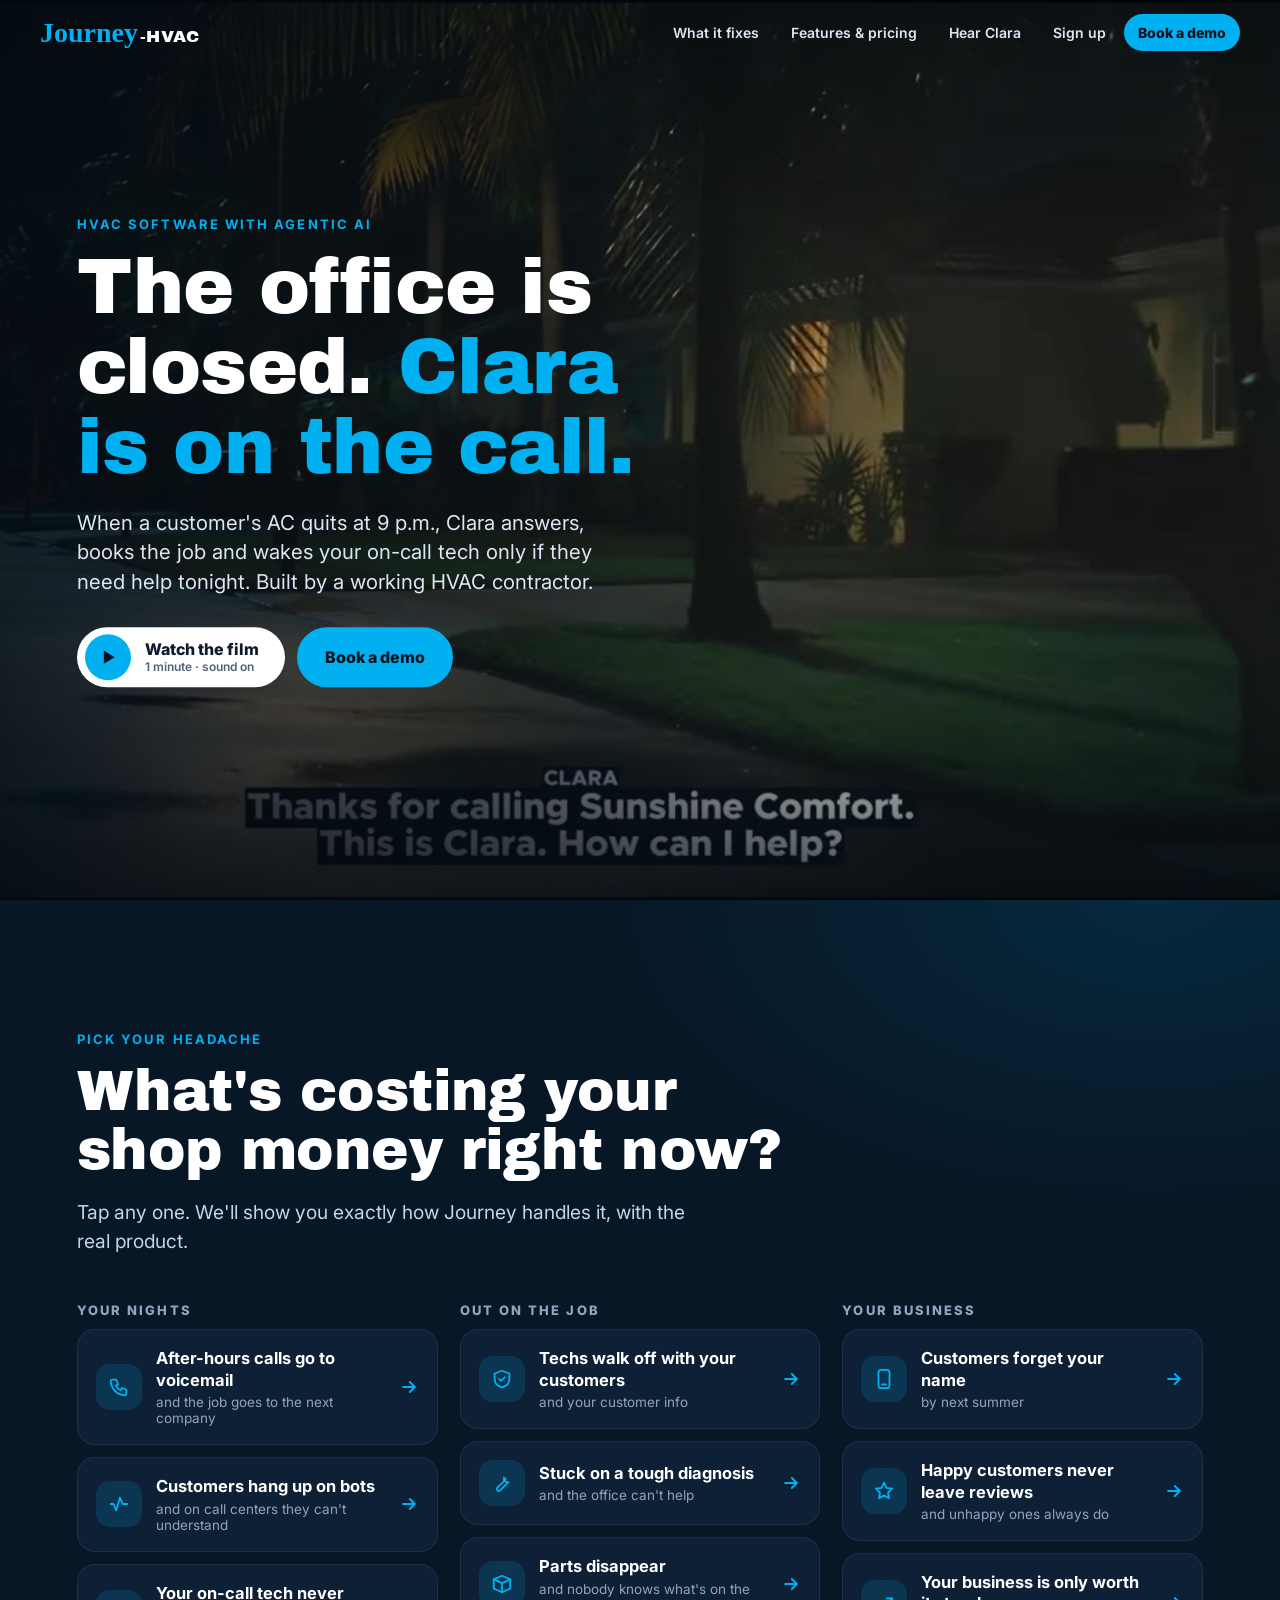
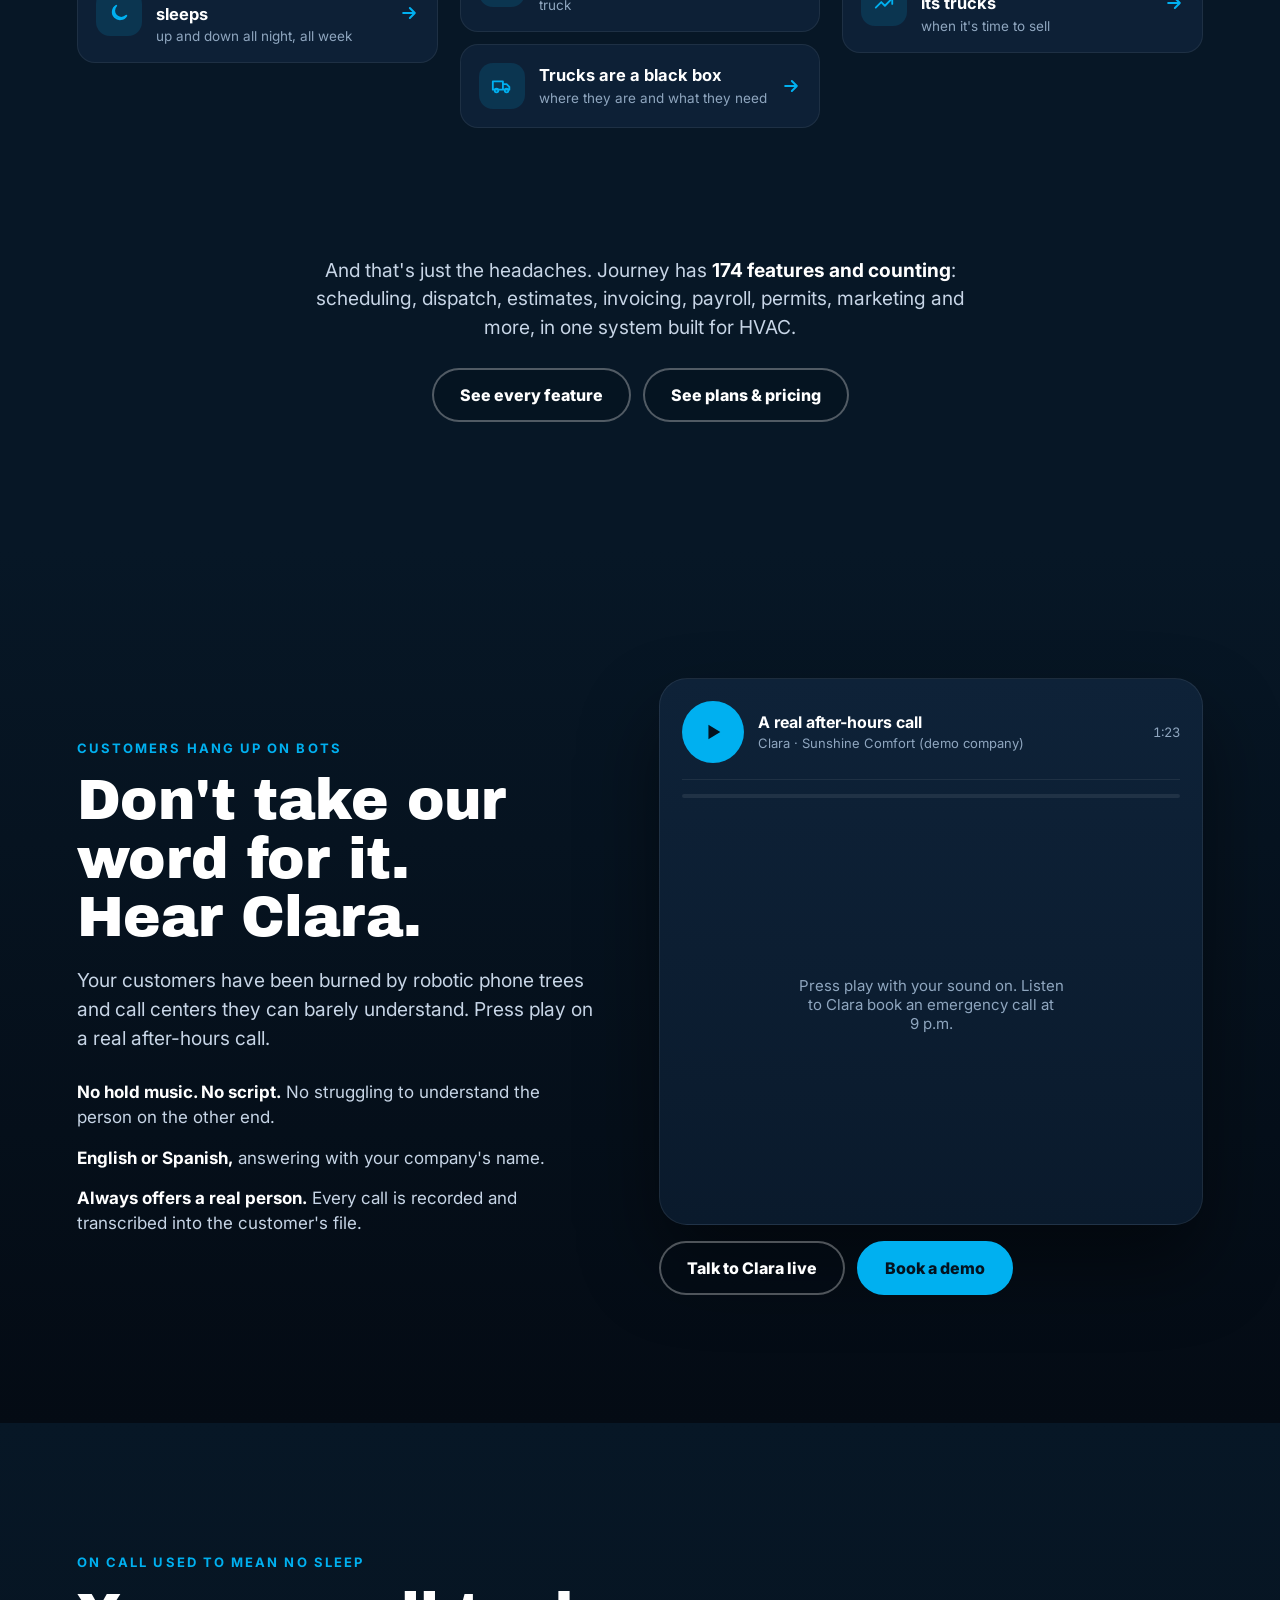
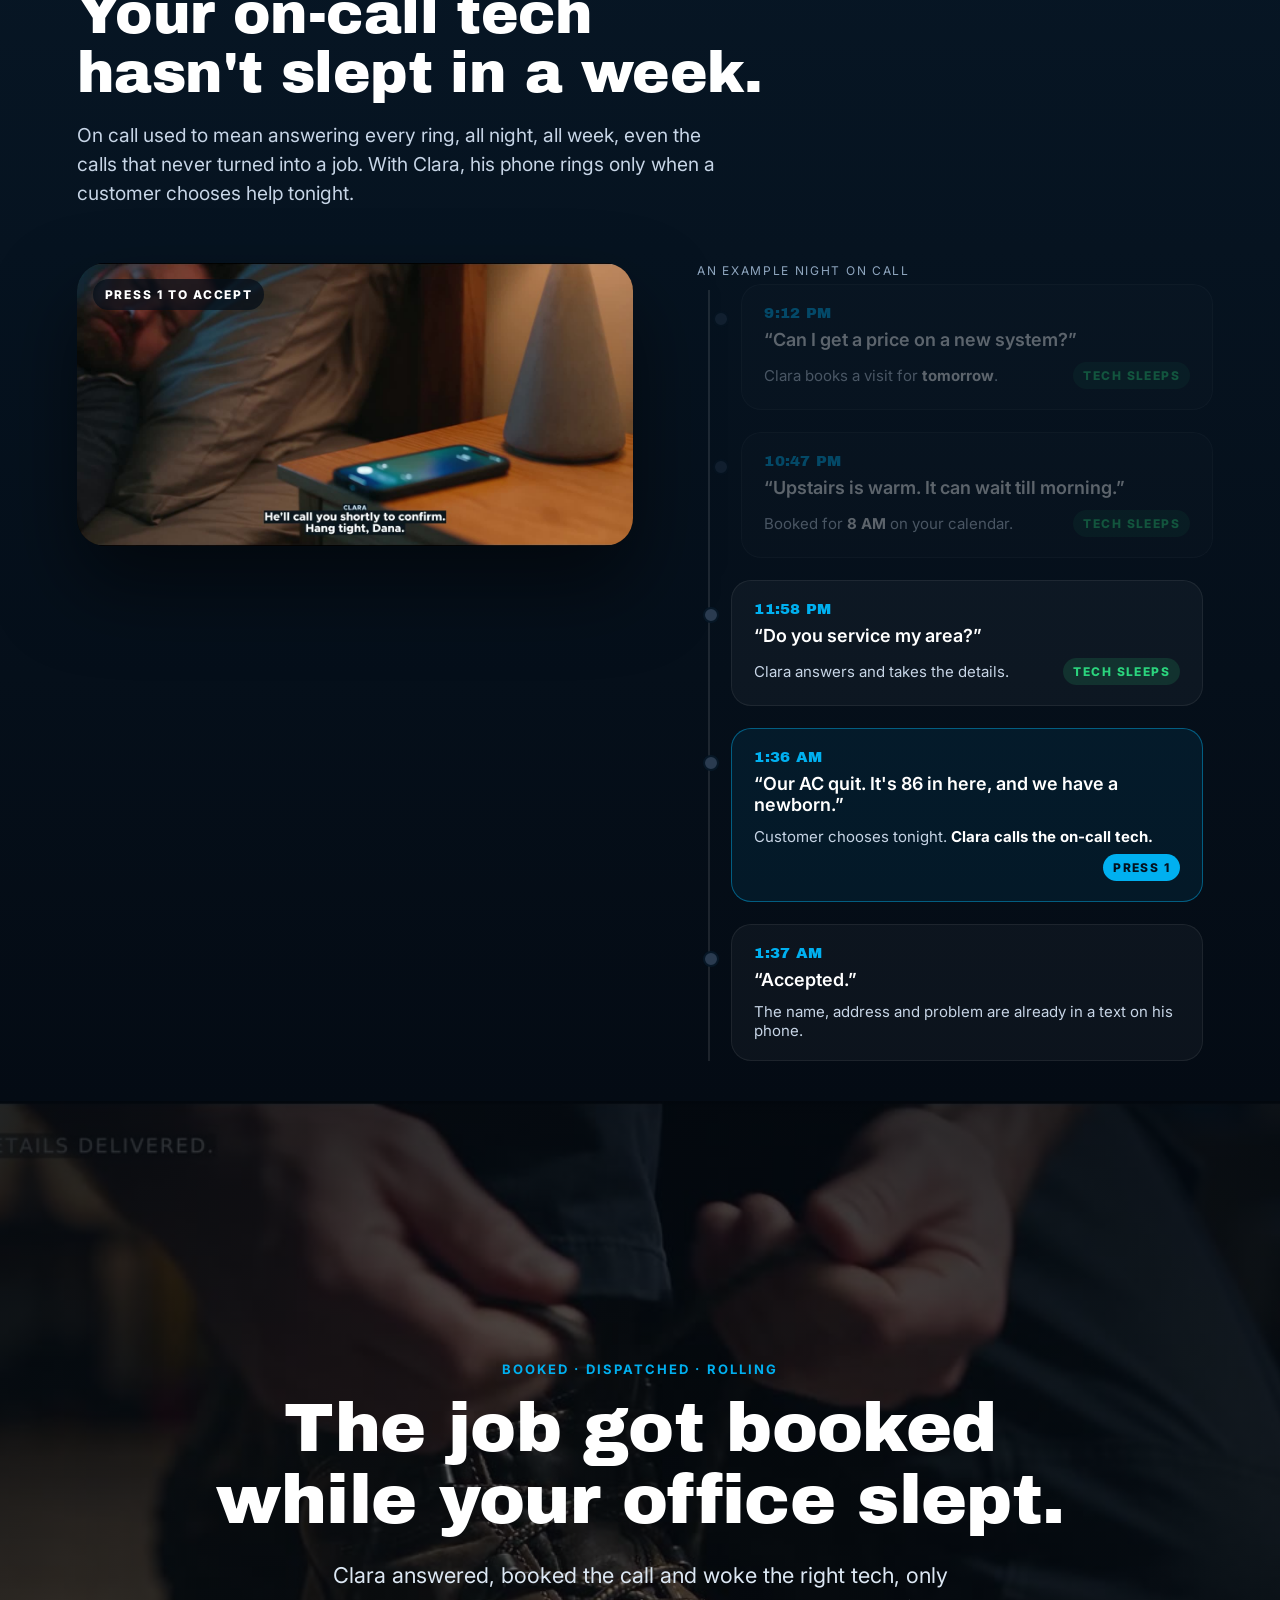
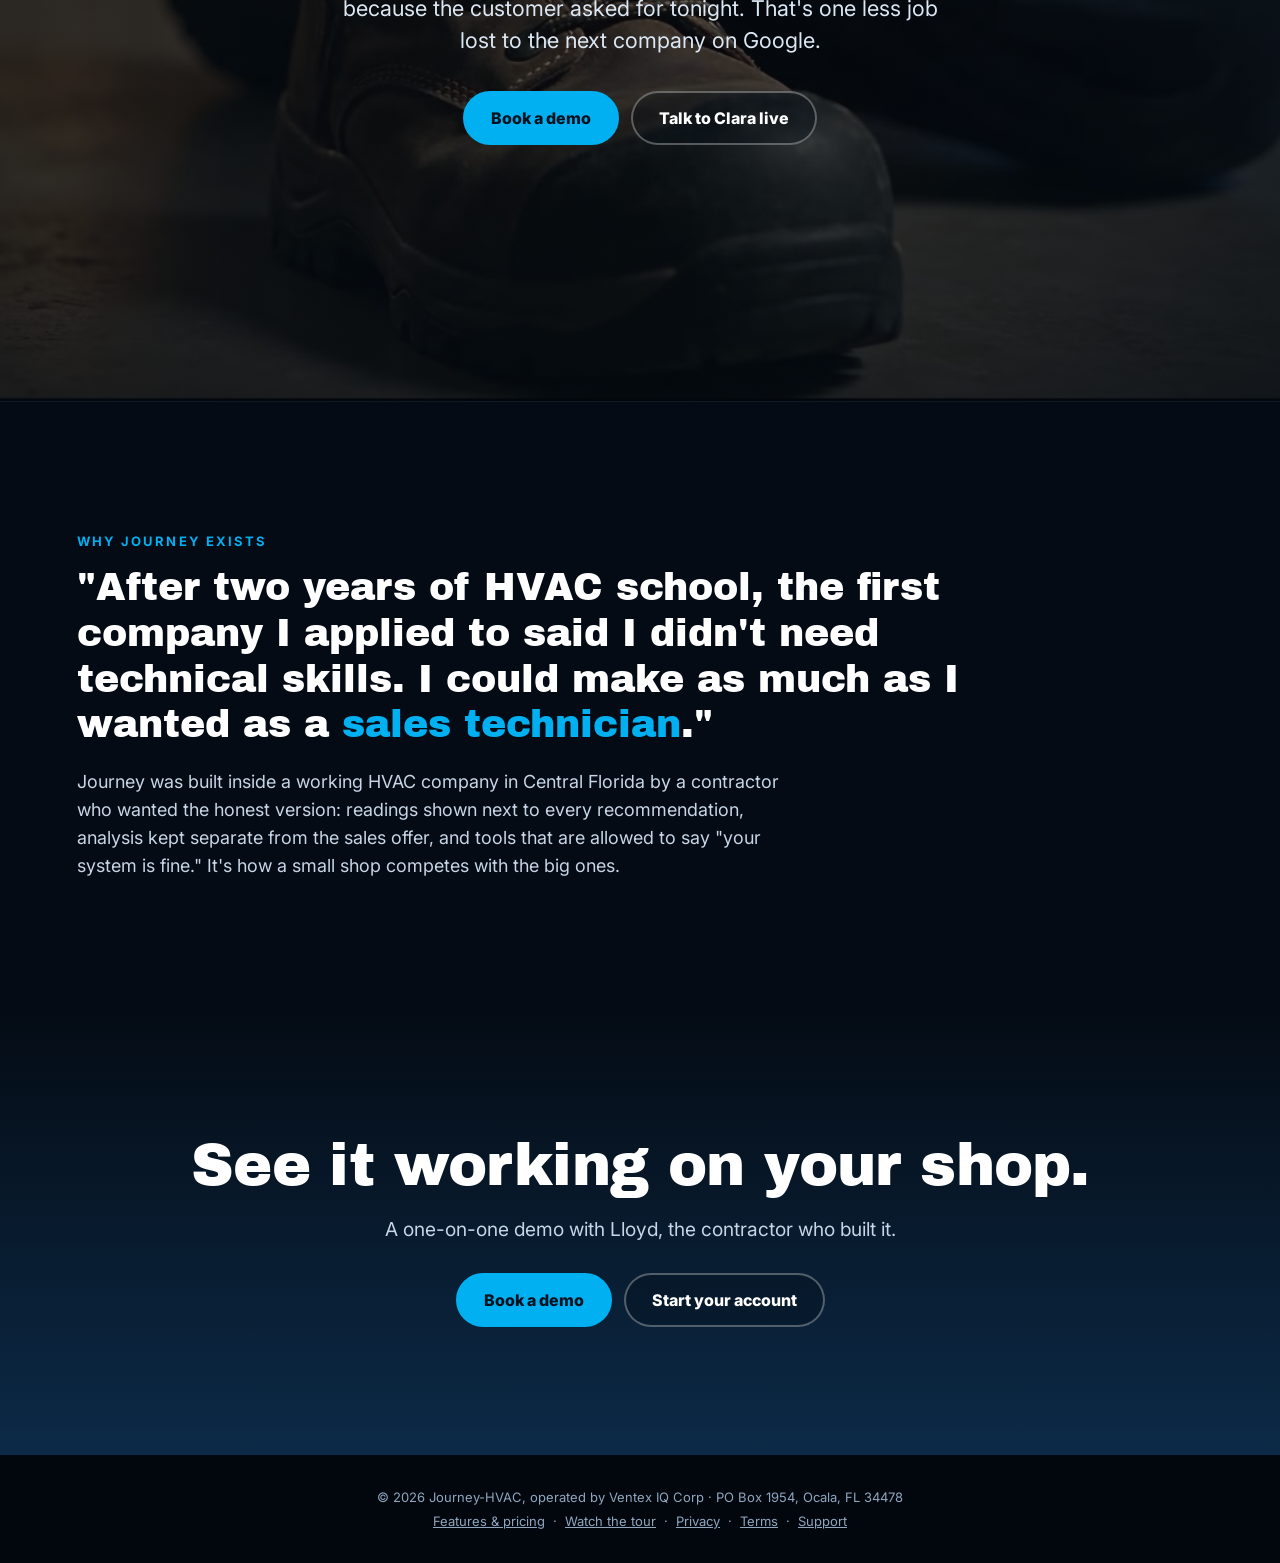
==== commit ad38705f: ""operated by Ventex IQ Corp" footer" ====
--- a/index.html
+++ b/index.html
@@ -325,7 +325,7 @@
 </section>
 
 <footer>
-  © 2026 Journey-HVAC · PO Box 1954, Ocala, FL 34478
+  © 2026 Journey-HVAC, operated by Ventex IQ Corp · PO Box 1954, Ocala, FL 34478
   <div style="margin-top:8px"><a href="/features">Features &amp; pricing</a>·<a href="/demo">Watch the tour</a>·<a href="/privacy.html">Privacy</a>·<a href="/terms.html">Terms</a>·<a href="/support">Support</a></div>
 </footer>
 
